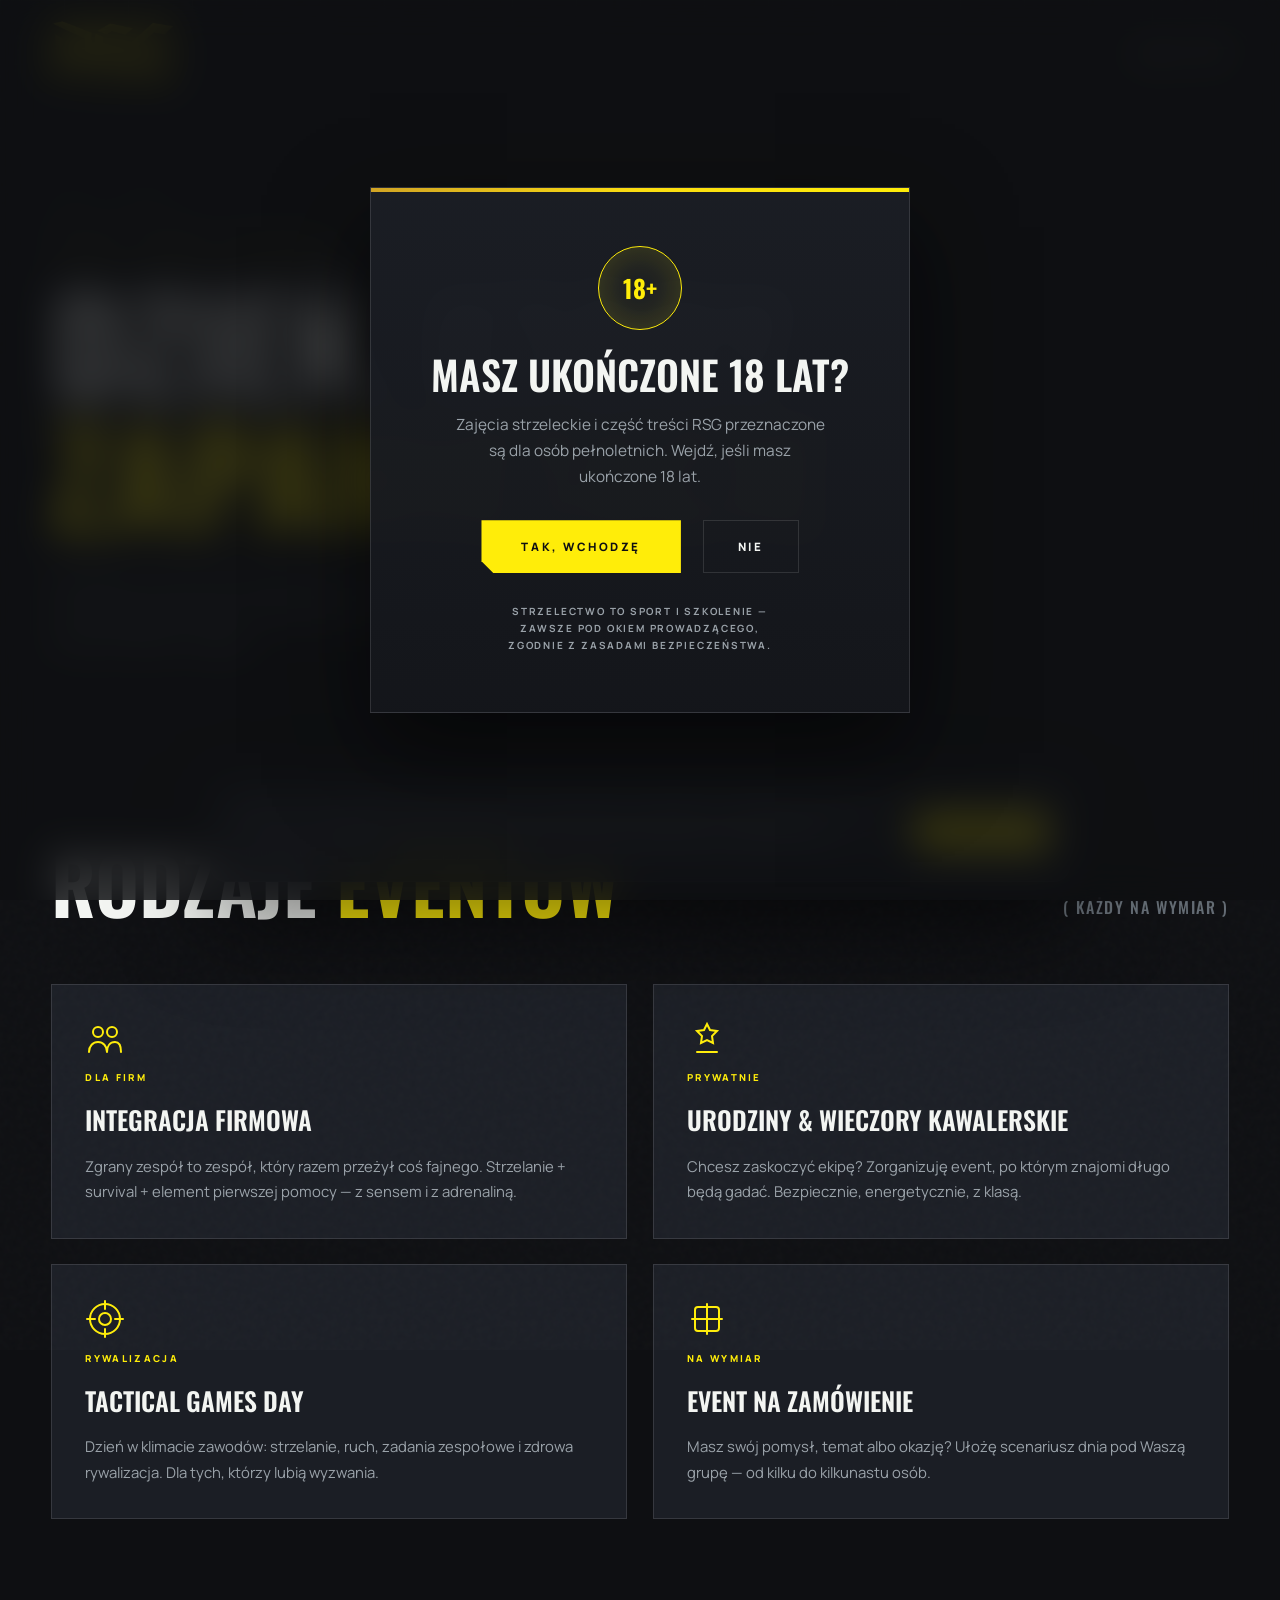
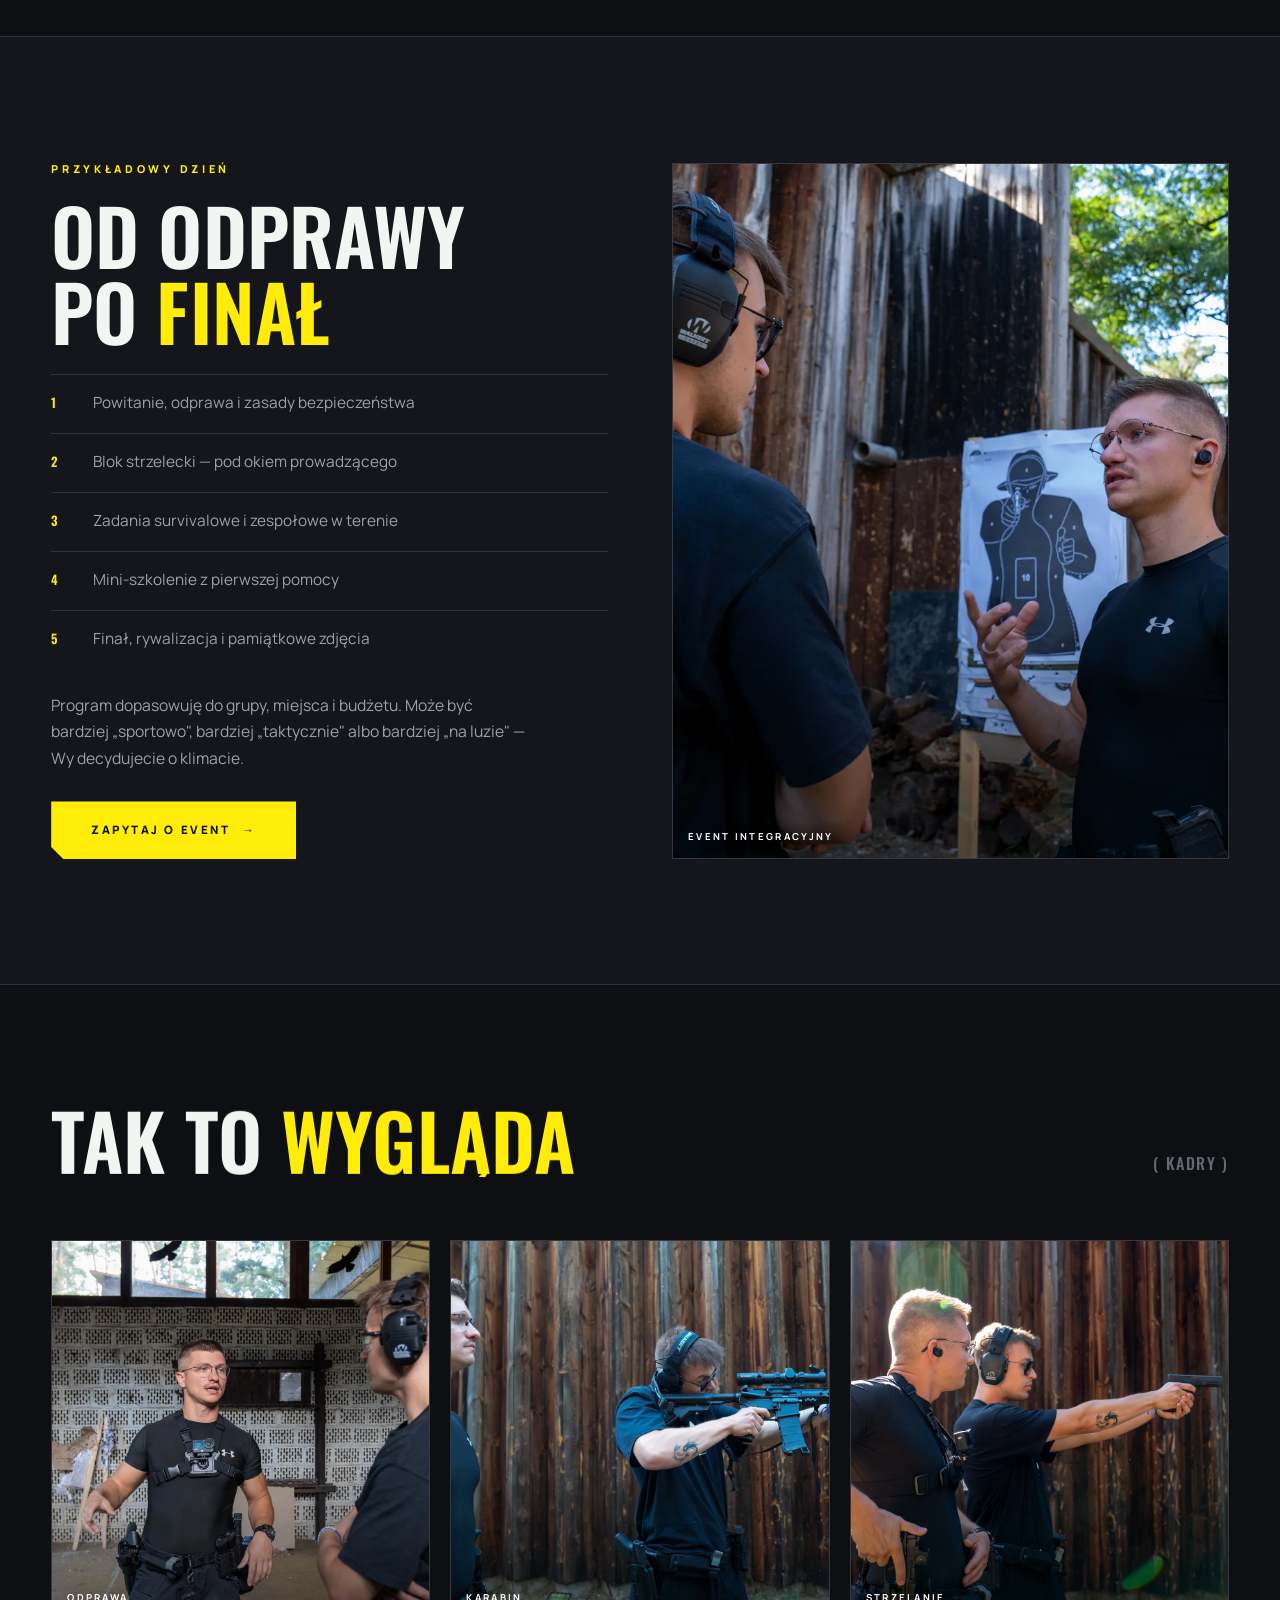
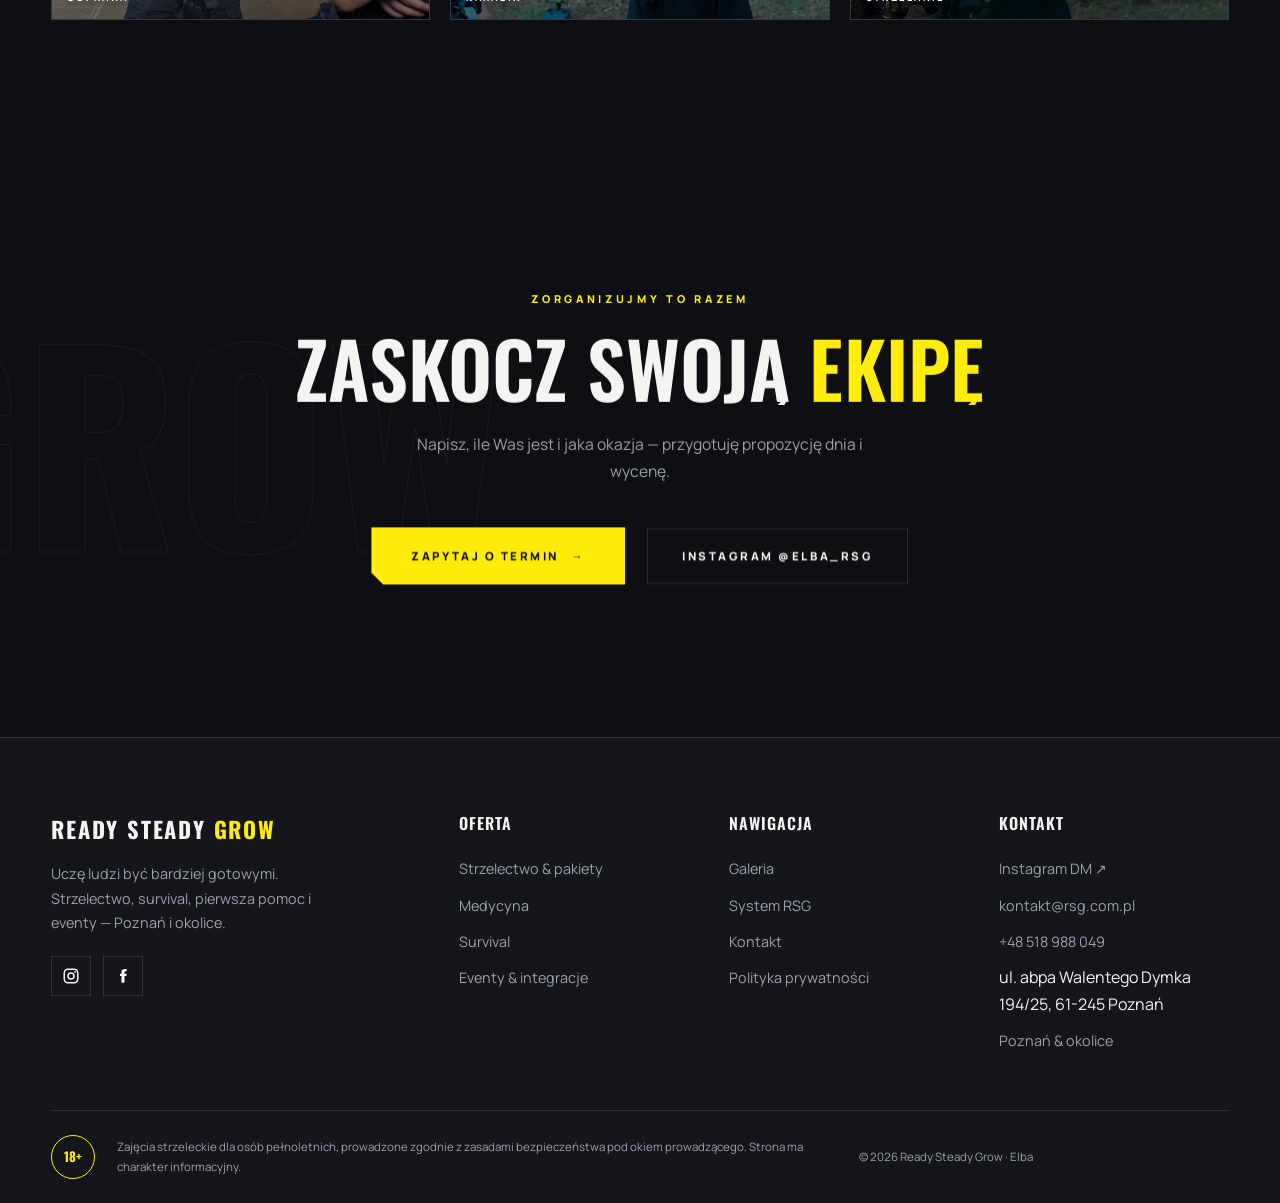
==== eventy.html @ fcb79ef7 "Adres działalności w stopkach, na stronie Kontakt i w polityce prywatności Co-Authored-By: Claude So" ====
<!DOCTYPE html>
<html lang="pl">
<head>
  <meta charset="UTF-8">
  <meta name="viewport" content="width=device-width, initial-scale=1.0">
  <title>Eventy &amp; integracje — Ready Steady Grow | Elba, Poznań</title>
  <meta name="description" content="Eventy i wyjścia integracyjne z RSG: strzelanie, survival i pierwsza pomoc w jednym dniu. Integracje firmowe, urodziny, wieczory kawalerskie i tactical games. Poznań.">
  <meta name="theme-color" content="#0e0f12">
  <meta property="og:title" content="Eventy &amp; integracje — Ready Steady Grow">
  <meta property="og:description" content="Strzelanie + survival + pierwsza pomoc w jednym dniu pełnym energii. Firmy, urodziny, ekipy.">
  <meta property="og:type" content="website">
  <meta property="og:image:width" content="1200">
  <meta property="og:image:height" content="630">
  <meta name="twitter:card" content="summary_large_image">
  <meta property="og:image" content="media/og-cover.jpg">
  <link rel="icon" type="image/svg+xml" href="img/favicon.svg">
  <link rel="stylesheet" href="css/style.css">
</head>
<body>
  <div class="grid-bg" aria-hidden="true"></div>
  <div class="grain" aria-hidden="true"></div>

  <div class="agegate" id="agegate">
    <div class="agegate__box">
      <div class="agegate__mark">18+</div>
      <h2>Masz ukończone 18 lat?</h2>
      <p>Zajęcia strzeleckie i część treści RSG przeznaczone są dla osób pełnoletnich. Wejdź, jeśli masz ukończone 18 lat.</p>
      <div style="display:flex; gap:22px; justify-content:center; flex-wrap:wrap">
        <button class="btn-solid" id="age-yes"><span>Tak, wchodzę</span></button>
        <button class="btn-ghost" id="age-no">Nie</button>
      </div>
      <p class="agegate__small">Strzelectwo to sport i szkolenie — zawsze pod okiem prowadzącego, zgodnie z zasadami bezpieczeństwa.</p>
    </div>
  </div>

  <header class="site-head">
    <a class="head-brand" href="index.html" aria-label="Ready Steady Grow — Elba, Poznań — strona główna">
      <img class="head-brand__logo" src="img/rsg-mark-yellow.png" alt="Ready Steady Grow">
    </a>
    <button class="menu-btn" id="menu-btn" aria-expanded="false" aria-label="Menu"><span class="txt">Menu</span><span class="lines"><i></i><i></i></span></button>
  </header>

  <nav class="menu" aria-label="Nawigacja">
    <img class="menu__reticle" src="img/reticle.svg" alt="" aria-hidden="true">
    <ul class="menu__list">
      <li><a href="index.html"><span class="idx">01</span> Start</a></li>
      <li><a href="oferta.html"><span class="idx">02</span> Strzelectwo</a></li>
      <li><a href="medycyna.html"><span class="idx">03</span> Medycyna</a></li>
      <li><a href="survival.html"><span class="idx">04</span> Survival</a></li>
      <li><a href="system-rsg.html"><span class="idx">05</span> System RSG</a></li>
      <li><a href="eventy.html" class="active"><span class="idx">06</span> Eventy</a></li>
      <li><a href="galeria.html"><span class="idx">07</span> Galeria</a></li>
      <li><a href="kontakt.html"><span class="idx">08</span> Kontakt</a></li>
    </ul>
    <div class="menu__foot"><span>Ready · Steady · Grow</span><span>Poznań PL</span></div>
  </nav>

  <main>
    <section class="page-head">
      <div class="wrap">
        <div class="breadcrumb"><a href="index.html">Start</a> <span class="sep">/</span> Eventy</div>
        <span class="label">Filar 03 — eventy &amp; integracje</span>
        <h1 class="display"><span class="rline"><span class="rline-in">Dzień, który</span></span> <span class="rline"><span class="rline-in"><em>zapamiętacie</em></span></span></h1>
        <p class="page-head__lead">Strzelanie, survival i pierwsza pomoc w jednym dniu pełnym energii. Idealne na integrację firmową, urodziny albo wieczór kawalerski — coś więcej niż kolejny wyjazd na kręgle.</p>
        <span class="page-head__no" aria-hidden="true">03</span>
      </div>
    </section>

    <!-- TYPY EVENTÓW -->
    <section class="section">
      <div class="wrap">
        <div class="sec-head">
          <h2 class="display"><span class="rline"><span class="rline-in">Rodzaje <em>eventów</em></span></span></h2>
          <span class="sec-idx">( każdy na wymiar )</span>
        </div>
        <div class="cards cards--2">
          <article class="card">
            <svg class="card__ico" viewBox="0 0 40 40" fill="none" stroke="currentColor" stroke-width="2"><circle cx="13" cy="14" r="5"/><circle cx="27" cy="14" r="5"/><path d="M4 34c0-6 4-10 9-10s9 4 9 10M22 34c0-6 3-10 8-10s6 4 6 10" stroke-linecap="round"/></svg>
            <span class="tag">Dla firm</span>
            <h3>Integracja firmowa</h3>
            <p>Zgrany zespół to zespół, który razem przeżył coś fajnego. Strzelanie + survival + element pierwszej pomocy — z sensem i z adrenaliną.</p>
          </article>
          <article class="card">
            <svg class="card__ico" viewBox="0 0 40 40" fill="none" stroke="currentColor" stroke-width="2"><path d="M20 6l3 6 7 1-5 5 1 7-6-3-6 3 1-7-5-5 7-1z"/><path d="M10 34h20" stroke-linecap="round"/></svg>
            <span class="tag">Prywatnie</span>
            <h3>Urodziny &amp; wieczory kawalerskie</h3>
            <p>Chcesz zaskoczyć ekipę? Zorganizuję event, po którym znajomi długo będą gadać. Bezpiecznie, energetycznie, z klasą.</p>
          </article>
          <article class="card">
            <svg class="card__ico" viewBox="0 0 40 40" fill="none" stroke="currentColor" stroke-width="2"><circle cx="20" cy="20" r="15"/><circle cx="20" cy="20" r="6"/><path d="M20 2v8M20 30v8M2 20h8M30 20h8" stroke-linecap="round"/></svg>
            <span class="tag">Rywalizacja</span>
            <h3>Tactical Games Day</h3>
            <p>Dzień w klimacie zawodów: strzelanie, ruch, zadania zespołowe i zdrowa rywalizacja. Dla tych, którzy lubią wyzwania.</p>
          </article>
          <article class="card">
            <svg class="card__ico" viewBox="0 0 40 40" fill="none" stroke="currentColor" stroke-width="2"><path d="M20 5v30M5 20h30" stroke-linecap="round"/><rect x="8" y="8" width="24" height="24" rx="3"/></svg>
            <span class="tag">Na wymiar</span>
            <h3>Event na zamówienie</h3>
            <p>Masz swój pomysł, temat albo okazję? Ułożę scenariusz dnia pod Waszą grupę — od kilku do kilkunastu osób.</p>
          </article>
        </div>
      </div>
    </section>

    <!-- JAK WYGLĄDA DZIEŃ -->
    <section class="section section--panel">
      <div class="wrap split" style="align-items:center">
        <div>
          <span class="label">Przykładowy dzień</span>
          <h2 class="display" style="margin:16px 0 20px"><span class="rline"><span class="rline-in">Od odprawy</span></span> <span class="rline"><span class="rline-in">po <em>finał</em></span></span></h2>
          <ul class="feature__list">
            <li><b>1</b> Powitanie, odprawa i zasady bezpieczeństwa</li>
            <li><b>2</b> Blok strzelecki — pod okiem prowadzącego</li>
            <li><b>3</b> Zadania survivalowe i zespołowe w terenie</li>
            <li><b>4</b> Mini-szkolenie z pierwszej pomocy</li>
            <li><b>5</b> Finał, rywalizacja i pamiątkowe zdjęcia</li>
          </ul>
          <p class="copy" style="margin-top:24px">Program dopasowuję do grupy, miejsca i budżetu. Może być bardziej „sportowo", bardziej „taktycznie" albo bardziej „na luzie" — Wy decydujecie o klimacie.</p>
          <div style="margin-top:30px"><a class="btn-solid" href="kontakt.html"><span>Zapytaj o event <span class="arr">→</span></span></a></div>
        </div>
        <div>
          <div class="shot shot--tall">
            <img src="media/foto/DSC06979.webp" alt="Grupa na strzelnicy — omówienie wyników na tarczy" width="1920" height="1081" loading="lazy" decoding="async">
            <span class="shot__tag">Event integracyjny</span>
          </div>
        </div>
      </div>
    </section>

    <!-- pas zdjęć -->
    <section class="section">
      <div class="wrap">
        <div class="sec-head">
          <h2 class="display"><span class="rline"><span class="rline-in">Tak to <em>wygląda</em></span></span></h2>
          <span class="sec-idx">( kadry )</span>
        </div>
        <div class="photo-strip">
          <div class="shot shot--sq"><img src="media/foto/DSC06897.webp" alt="Odprawa przed wejściem na oś — Ready Steady Grow" width="1920" height="1081" loading="lazy" decoding="async"><span class="shot__tag">Odprawa</span></div>
          <div class="shot shot--sq"><img src="media/foto/DSC06989.webp" alt="Strzelanie z broni długiej podczas zajęć grupowych" width="1920" height="1081" loading="lazy" decoding="async"><span class="shot__tag">Karabin</span></div>
          <div class="shot shot--sq"><img src="media/foto/DSC06959.webp" alt="Strzelanie z pistoletu pod okiem prowadzącego" width="1920" height="1081" loading="lazy" decoding="async"><span class="shot__tag">Strzelanie</span></div>
        </div>
      </div>
    </section>

    <section class="cta">
      <div class="cta__word" aria-hidden="true">GROW</div>
      <div class="wrap">
        <span class="label">Zorganizujmy to razem</span>
        <h2 class="display"><span class="rline"><span class="rline-in">Zaskocz swoją <em>ekipę</em></span></span></h2>
        <p class="copy" data-reveal>Napisz, ile Was jest i jaka okazja — przygotuję propozycję dnia i wycenę.</p>
        <div class="cta__btns" data-reveal="0.15">
          <a class="btn-solid" href="kontakt.html"><span>Zapytaj o termin <span class="arr">→</span></span></a>
          <a class="btn-ghost" href="https://www.instagram.com/elba_rsg/" target="_blank" rel="noopener">Instagram @elba_rsg</a>
        </div>
      </div>
    </section>
  </main>

  <footer class="site-foot">
    <div class="wrap">
      <div class="site-foot__grid">
        <div class="site-foot__brand">
          <div class="b1">READY&nbsp;STEADY&nbsp;<i>GROW</i></div>
          <p class="about">Uczę ludzi być bardziej gotowymi. Strzelectwo, survival, pierwsza pomoc i eventy — Poznań i okolice.</p>
          <div class="site-foot__socials">
            <a href="https://www.instagram.com/elba_rsg/" target="_blank" rel="noopener" aria-label="Instagram"><svg viewBox="0 0 24 24" fill="none" stroke="currentColor" stroke-width="2"><rect x="3" y="3" width="18" height="18" rx="5"/><circle cx="12" cy="12" r="4"/><circle cx="17.5" cy="6.5" r="1.2" fill="currentColor" stroke="none"/></svg></a>
            
            <a href="https://www.facebook.com/dominik.elbanowski/?locale=pl_PL" target="_blank" rel="noopener" aria-label="Facebook"><svg viewBox="0 0 24 24" fill="currentColor"><path d="M14 9V7c0-1 .3-1.5 1.6-1.5H17V2.5h-2.6C11.4 2.5 10 4 10 6.7V9H8v3h2v9h4v-9h2.6l.4-3H14z"/></svg></a>
          </div>
        </div>
        <div><h5>Oferta</h5><ul><li><a href="oferta.html">Strzelectwo &amp; pakiety</a></li><li><a href="medycyna.html">Medycyna</a></li><li><a href="survival.html">Survival</a></li><li><a href="eventy.html">Eventy &amp; integracje</a></li></ul></div>
        <div><h5>Nawigacja</h5><ul><li><a href="galeria.html">Galeria</a></li><li><a href="system-rsg.html">System RSG</a></li><li><a href="kontakt.html">Kontakt</a></li><li><a href="polityka-prywatnosci.html">Polityka prywatności</a></li></ul></div>
        <div><h5>Kontakt</h5><ul><li><a href="https://www.instagram.com/elba_rsg/" target="_blank" rel="noopener">Instagram DM ↗</a></li><li><a href="mailto:kontakt@rsg.com.pl">kontakt@rsg.com.pl</a></li><li><a href="tel:+48518988049">+48 518 988 049</a></li><li>ul. abpa Walentego Dymka 194/25, 61-245 Poznań</li><li><a href="kontakt.html">Poznań &amp; okolice</a></li></ul></div>
      </div>
      <div class="site-foot__legal">
        <span class="badge18">18+</span>
        <p class="note">Zajęcia strzeleckie dla osób pełnoletnich, prowadzone zgodnie z zasadami bezpieczeństwa pod okiem prowadzącego. Strona ma charakter informacyjny.</p>
        <span>© <span id="year"></span> Ready Steady Grow · Elba</span>
      </div>
    </div>
  </footer>

  <script src="js/gsap.min.js"></script>
  <script src="js/ScrollTrigger.min.js"></script>
  <script src="js/main.js"></script>
</body>
</html>
---- css/style.css ----
/* ==========================================================
   READY STEADY GROW — repre
   Strzelanie · Survival · Pierwsza pomoc · Eventy
   Ciemna baza taktyczna + akcent limonkowy · GSAP + ScrollTrigger
   Etapy: READY (stal) · STEADY (bursztyn) · GROW (limonka)
   ========================================================== */

/* ---------- fonty self-hosted (offline, bez CDN) — latin + latin-ext (polskie znaki) ---------- */
/* latin-ext zawiera polskie: ł ą ę ż ź ś ć ń (U+0100–024F) */
@font-face { font-family:'Oswald'; font-style:normal; font-weight:400; font-display:swap; src:url('../fonts/oswald-ext-400.woff2') format('woff2'); unicode-range:U+0100-024F,U+0259,U+1E00-1EFF,U+2020,U+20A0-20AB,U+20AD-20CF,U+2113,U+2C60-2C7F,U+A720-A7FF; }
@font-face { font-family:'Oswald'; font-style:normal; font-weight:400; font-display:swap; src:url('../fonts/oswald-400.woff2') format('woff2'); }
@font-face { font-family:'Oswald'; font-style:normal; font-weight:500; font-display:swap; src:url('../fonts/oswald-ext-500.woff2') format('woff2'); unicode-range:U+0100-024F,U+0259,U+1E00-1EFF,U+2020,U+20A0-20AB,U+20AD-20CF,U+2113,U+2C60-2C7F,U+A720-A7FF; }
@font-face { font-family:'Oswald'; font-style:normal; font-weight:500; font-display:swap; src:url('../fonts/oswald-500.woff2') format('woff2'); }
@font-face { font-family:'Oswald'; font-style:normal; font-weight:600; font-display:swap; src:url('../fonts/oswald-ext-600.woff2') format('woff2'); unicode-range:U+0100-024F,U+0259,U+1E00-1EFF,U+2020,U+20A0-20AB,U+20AD-20CF,U+2113,U+2C60-2C7F,U+A720-A7FF; }
@font-face { font-family:'Oswald'; font-style:normal; font-weight:600; font-display:swap; src:url('../fonts/oswald-600.woff2') format('woff2'); }
@font-face { font-family:'Oswald'; font-style:normal; font-weight:700; font-display:swap; src:url('../fonts/oswald-ext-700.woff2') format('woff2'); unicode-range:U+0100-024F,U+0259,U+1E00-1EFF,U+2020,U+20A0-20AB,U+20AD-20CF,U+2113,U+2C60-2C7F,U+A720-A7FF; }
@font-face { font-family:'Oswald'; font-style:normal; font-weight:700; font-display:swap; src:url('../fonts/oswald-700.woff2') format('woff2'); }
@font-face { font-family:'Manrope'; font-style:normal; font-weight:400; font-display:swap; src:url('../fonts/manrope-ext-400.woff2') format('woff2'); unicode-range:U+0100-024F,U+0259,U+1E00-1EFF,U+2020,U+20A0-20AB,U+20AD-20CF,U+2113,U+2C60-2C7F,U+A720-A7FF; }
@font-face { font-family:'Manrope'; font-style:normal; font-weight:400; font-display:swap; src:url('../fonts/manrope-400.woff2') format('woff2'); }
@font-face { font-family:'Manrope'; font-style:normal; font-weight:600; font-display:swap; src:url('../fonts/manrope-ext-600.woff2') format('woff2'); unicode-range:U+0100-024F,U+0259,U+1E00-1EFF,U+2020,U+20A0-20AB,U+20AD-20CF,U+2113,U+2C60-2C7F,U+A720-A7FF; }
@font-face { font-family:'Manrope'; font-style:normal; font-weight:600; font-display:swap; src:url('../fonts/manrope-600.woff2') format('woff2'); }
@font-face { font-family:'Manrope'; font-style:normal; font-weight:700; font-display:swap; src:url('../fonts/manrope-ext-700.woff2') format('woff2'); unicode-range:U+0100-024F,U+0259,U+1E00-1EFF,U+2020,U+20A0-20AB,U+20AD-20CF,U+2113,U+2C60-2C7F,U+A720-A7FF; }
@font-face { font-family:'Manrope'; font-style:normal; font-weight:700; font-display:swap; src:url('../fonts/manrope-700.woff2') format('woff2'); }
@font-face { font-family:'Manrope'; font-style:normal; font-weight:800; font-display:swap; src:url('../fonts/manrope-ext-800.woff2') format('woff2'); unicode-range:U+0100-024F,U+0259,U+1E00-1EFF,U+2020,U+20A0-20AB,U+20AD-20CF,U+2113,U+2C60-2C7F,U+A720-A7FF; }
@font-face { font-family:'Manrope'; font-style:normal; font-weight:800; font-display:swap; src:url('../fonts/manrope-800.woff2') format('woff2'); }

:root {
  --bg: #0e0f12;
  --panel: #14161b;
  --panel-2: #1b1e25;
  --ink: #f3f5f2;
  --ink-dim: #9aa2a9;
  --ink-dimmer: #626a72;

  --accent: #FFED09;          /* GROW — sygnałowa żółć, główny akcent marki */
  --accent-ink: #0e0f12;      /* tekst na akcencie */
  --c-ready: #D1A424;         /* etap READY — stonowany, musztardowy odcień żółci */
  --c-steady: #FBDD11;        /* etap STEADY — pełna, nasycona żółć */
  --c-grow: #FFED09;          /* etap GROW — najjaśniejsza, sygnałowa żółć */

  --line: rgba(243, 245, 242, .12);
  --line-2: rgba(243, 245, 242, .06);
  --shadow: 0 40px 90px rgba(0, 0, 0, .55);

  --font-display: "Oswald", "Arial Narrow", Impact, sans-serif;
  --font-sans: "Manrope", "Helvetica Neue", Arial, sans-serif;
  --ease-out: cubic-bezier(.22, 1, .36, 1);
}

* { margin: 0; padding: 0; box-sizing: border-box; }
html { scroll-behavior: auto; -webkit-text-size-adjust: 100%; }
body {
  font-family: var(--font-sans);
  font-size: 16px;
  line-height: 1.7;
  background: var(--bg);
  color: var(--ink);
  -webkit-font-smoothing: antialiased;
  overflow-x: hidden;
}
body.lock { overflow: hidden; }
img { max-width: 100%; display: block; }
a { color: inherit; text-decoration: none; }
button { font-family: inherit; }
::selection { background: var(--accent); color: var(--accent-ink); }

/* ---------- tło: siatka taktyczna + ziarno ---------- */
.grid-bg {
  position: fixed; inset: 0; z-index: 0; pointer-events: none; opacity: .5;
  background-image:
    linear-gradient(var(--line-2) 1px, transparent 1px),
    linear-gradient(90deg, var(--line-2) 1px, transparent 1px);
  background-size: 64px 64px;
  mask-image: radial-gradient(120% 90% at 50% 0%, #000 30%, transparent 78%);
  -webkit-mask-image: radial-gradient(120% 90% at 50% 0%, #000 30%, transparent 78%);
}
.grain {
  position: fixed; inset: -50%; z-index: 3; pointer-events: none;
  background-image: url("data:image/svg+xml,%3Csvg viewBox='0 0 300 300' xmlns='http://www.w3.org/2000/svg'%3E%3Cfilter id='n'%3E%3CfeTurbulence type='fractalNoise' baseFrequency='0.9' numOctaves='2' stitchTiles='stitch'/%3E%3C/filter%3E%3Crect width='100%25' height='100%25' filter='url(%23n)' opacity='0.5'/%3E%3C/svg%3E");
  opacity: .04; animation: grain 8s steps(10) infinite; mix-blend-mode: screen;
}
@keyframes grain {
  0%,100% { transform: translate(0,0) } 10% { transform: translate(-5%,-8%) }
  20% { transform: translate(-13%,3%) } 30% { transform: translate(6%,-11%) }
  40% { transform: translate(-3%,9%) } 50% { transform: translate(-9%,-4%) }
  60% { transform: translate(4%,6%) } 70% { transform: translate(-6%,4%) }
  80% { transform: translate(9%,-3%) } 90% { transform: translate(-2%,7%) }
}

/* ---------- typografia ---------- */
.display {
  font-family: var(--font-display);
  font-weight: 600;
  line-height: .98;
  letter-spacing: .002em;
  text-transform: uppercase;
  color: var(--ink);
}
.display em { font-style: normal; color: var(--accent); }
h1.display { font-size: clamp(2.9rem, 10.5vw, 9rem); font-weight: 700; }
h2.display { font-size: clamp(2.1rem, 6vw, 4.8rem); }
h3.display { font-size: clamp(1.4rem, 3vw, 2.3rem); font-weight: 500; }

.label {
  font-family: var(--font-sans);
  font-size: .68rem; font-weight: 800;
  letter-spacing: .34em; text-transform: uppercase;
  color: var(--accent);
}
.copy { color: var(--ink-dim); font-size: clamp(.98rem, 1.2vw, 1.1rem); max-width: 48ch; }
.copy strong { color: var(--ink); font-weight: 700; }
.copy a { color: var(--accent); text-decoration: underline; text-underline-offset: 3px; }

.wrap { width: min(1440px, 92vw); margin: 0 auto; position: relative; z-index: 2; }

/* ---------- preloader ---------- */
.loader {
  position: fixed; inset: 0; z-index: 1000; background: var(--bg);
  display: flex; align-items: center; justify-content: center;
}
.loader__inner { text-align: center; }
.loader__brand {
  font-family: var(--font-display); font-weight: 700; text-transform: uppercase;
  font-size: clamp(1.6rem, 4vw, 2.6rem); letter-spacing: .12em; color: var(--ink); overflow: hidden;
  display: flex; gap: .35em; justify-content: center;
}
.loader__brand span { display: inline-block; transform: translateY(110%); }
.loader__brand span:nth-child(3) { color: var(--accent); }
.loader__count {
  margin-top: 16px; font-size: .74rem; letter-spacing: .34em; color: var(--accent);
  font-family: var(--font-sans); font-weight: 700; font-variant-numeric: tabular-nums;
}
.loader__bar { width: min(280px, 60vw); height: 2px; background: var(--line); margin: 14px auto 0; position: relative; overflow: hidden; }
.loader__bar i { position: absolute; inset: 0; background: var(--accent); transform: scaleX(0); transform-origin: left; display: block; }

/* ---------- cursor ---------- */
.cursor, .cursor-f {
  position: fixed; top: 0; left: 0; z-index: 999; pointer-events: none;
  border-radius: 50%; transform: translate(-50%,-50%);
}
.cursor { width: 7px; height: 7px; background: var(--accent); }
.cursor-f {
  width: 40px; height: 40px; border: 1.4px solid rgba(255,237,9,.5);
  display: flex; align-items: center; justify-content: center;
  transition: width .3s var(--ease-out), height .3s var(--ease-out), background .3s, border-color .3s;
  font-family: var(--font-sans); font-size: .52rem; font-weight: 800; letter-spacing: .18em; text-transform: uppercase; color: transparent;
}
.cursor-f.is-view { width: 92px; height: 92px; background: var(--accent); color: var(--accent-ink); border-color: var(--accent); }
.cursor-f.is-link { width: 58px; height: 58px; border-color: var(--accent); }
@media (hover: none), (pointer: coarse) { .cursor, .cursor-f { display: none; } }

/* ---------- header ---------- */
.site-head {
  position: fixed; top: 0; left: 0; right: 0; z-index: 90;
  display: flex; align-items: center; justify-content: space-between;
  padding: 20px min(4vw, 56px);
  transition: transform .5s var(--ease-out), background .4s, backdrop-filter .4s, padding .4s;
}
.site-head.is-hidden { transform: translateY(-115%); }
body.menu-open .site-head { z-index: 96; }
.site-head.is-solid { background: color-mix(in srgb, var(--bg) 78%, transparent); backdrop-filter: blur(12px); border-bottom: 1px solid var(--line-2); }
.head-brand { display: flex; align-items: center; gap: 12px; position: relative; z-index: 96; }
.head-brand__mark { width: 34px; height: 34px; }
.head-brand__logo { height: 64px; width: auto; display: block; }
.hero-logo-img { display: block; width: min(100%, 780px); height: auto; filter: drop-shadow(0 12px 40px rgba(0,0,0,.45)); }
.head-brand__tx { line-height: 1; }
.head-brand .b1 {
  font-family: var(--font-display); font-weight: 700; font-size: 1.12rem; letter-spacing: .12em;
  text-transform: uppercase; color: var(--ink); display: block;
}
.head-brand .b1 i { color: var(--accent); font-style: normal; }
.head-brand .b2 { font-size: .52rem; font-weight: 800; letter-spacing: .42em; text-transform: uppercase; color: var(--accent); display: block; margin-top: 3px; }
.menu-btn {
  position: relative; z-index: 96; display: flex; align-items: center; gap: 13px;
  background: none; border: 0; cursor: pointer; color: var(--ink);
  font-size: .72rem; font-weight: 800; letter-spacing: .3em; text-transform: uppercase; padding: 10px 0;
}
.menu-btn .lines { width: 32px; height: 10px; position: relative; }
.menu-btn .lines i { position: absolute; left: 0; right: 0; height: 2px; background: var(--ink); transition: transform .45s var(--ease-out), top .45s var(--ease-out), width .45s var(--ease-out), background .3s; }
.menu-btn .lines i:nth-child(1) { top: 0; }
.menu-btn .lines i:nth-child(2) { top: 8px; width: 62%; }
.menu-btn:hover .lines i { background: var(--accent); }
.menu-btn:hover .lines i:nth-child(2) { width: 100%; }
body.menu-open .menu-btn .lines i:nth-child(1) { top: 4px; transform: rotate(45deg); }
body.menu-open .menu-btn .lines i:nth-child(2) { top: 4px; width: 100%; transform: rotate(-45deg); }

/* ---------- menu pełnoekranowe ---------- */
.menu {
  position: fixed; inset: 0; z-index: 94; background: var(--panel);
  clip-path: inset(0 0 100% 0);
  transition: clip-path .8s var(--ease-out), visibility 0s linear .8s;
  display: flex; flex-direction: column; justify-content: center; visibility: hidden;
}
body.menu-open .menu { clip-path: inset(0 0 0% 0); visibility: visible; transition: clip-path .8s var(--ease-out); }
.menu__reticle { position: absolute; right: min(6vw, 90px); top: 50%; transform: translateY(-50%); width: min(42vh, 420px); opacity: .08; pointer-events: none; }
.menu__list { list-style: none; position: relative; padding: 0 min(6vw, 80px); }
.menu__list li { overflow: hidden; border-bottom: 1px solid var(--line-2); }
.menu__list a {
  display: flex; align-items: baseline; gap: 24px; padding: clamp(9px, 2vh, 20px) 0;
  font-family: var(--font-display); font-weight: 600; text-transform: uppercase;
  font-size: clamp(1.9rem, 6vh, 3.7rem); color: var(--ink); line-height: 1.05;
  transform: translateY(120%); transition: transform .7s var(--ease-out), color .3s, padding-left .4s var(--ease-out);
}
body.menu-open .menu__list a { transform: translateY(0); }
.menu__list li:nth-child(1) a { transition-delay: .12s; }
.menu__list li:nth-child(2) a { transition-delay: .17s; }
.menu__list li:nth-child(3) a { transition-delay: .22s; }
.menu__list li:nth-child(4) a { transition-delay: .27s; }
.menu__list li:nth-child(5) a { transition-delay: .32s; }
.menu__list li:nth-child(6) a { transition-delay: .37s; }
.menu__list li:nth-child(7) a { transition-delay: .42s; }
.menu__list a:hover, .menu__list a.active { color: var(--accent); padding-left: 20px; }
.menu__list .idx { font-family: var(--font-sans); font-size: .68rem; font-weight: 800; letter-spacing: .28em; color: var(--ink-dimmer); }
.menu__foot {
  position: absolute; bottom: 28px; left: min(6vw, 80px); right: min(6vw, 80px);
  display: flex; justify-content: space-between; gap: 20px;
  font-size: .64rem; font-weight: 700; letter-spacing: .28em; text-transform: uppercase; color: var(--ink-dim);
}
.menu__foot a:hover { color: var(--accent); }

/* ---------- bramka 18+ ---------- */
.agegate { position: fixed; inset: 0; z-index: 600; display: flex; align-items: center; justify-content: center; padding: 24px;
  background: color-mix(in srgb, var(--bg) 80%, transparent); backdrop-filter: blur(20px); -webkit-backdrop-filter: blur(20px); }
.agegate[hidden] { display: none; }
.agegate__box { position: relative; text-align: center; width: 100%; max-width: 540px; padding: clamp(32px, 5vw, 58px);
  border: 1px solid var(--line); background: linear-gradient(180deg, color-mix(in srgb, var(--panel-2) 94%, transparent), color-mix(in srgb, var(--panel) 94%, transparent)); box-shadow: var(--shadow); }
.agegate__box::before { content: ""; position: absolute; left: 0; top: 0; height: 4px; width: 100%; background: linear-gradient(90deg, var(--c-ready), var(--c-steady), var(--c-grow)); }
.agegate__mark { width: 84px; height: 84px; margin: 0 auto 24px; border: 1.5px solid var(--accent); border-radius: 50%;
  display: flex; align-items: center; justify-content: center; font-family: var(--font-display); font-weight: 700; font-size: 1.55rem; color: var(--accent); box-shadow: 0 0 40px rgba(255,237,9,.18) inset; }
.agegate__box h2 { font-family: var(--font-display); font-weight: 600; text-transform: uppercase; font-size: clamp(1.6rem, 4vw, 2.5rem); color: var(--ink); line-height: 1.04; }
.agegate__box p { color: var(--ink-dim); font-size: .96rem; margin: 16px auto 30px; max-width: 42ch; }
.agegate__small { font-size: .62rem !important; font-weight: 700; letter-spacing: .18em; text-transform: uppercase; color: var(--ink-dimmer); margin: 30px auto 0 !important; max-width: 46ch; }

/* ---------- przyciski ---------- */
.btn-solid {
  display: inline-block; padding: 19px 40px; border: 0; cursor: pointer;
  background: var(--accent); color: var(--accent-ink);
  font-size: .72rem; font-weight: 800; letter-spacing: .22em; text-transform: uppercase;
  position: relative; overflow: hidden; clip-path: polygon(0 0, 100% 0, 100% 100%, 12px 100%, 0 calc(100% - 12px));
}
.btn-solid span { position: relative; z-index: 2; display: inline-flex; align-items: center; gap: 12px; transition: transform .4s var(--ease-out); }
.btn-solid::before { content: ""; position: absolute; inset: 0; background: #fff; transform: translateY(101%); transition: transform .45s var(--ease-out); }
.btn-solid:hover::before { transform: translateY(0); }
.btn-solid:hover span { transform: translateX(2px); }

.btn-line {
  position: relative; display: inline-flex; align-items: center; gap: 12px;
  font-size: .72rem; font-weight: 800; letter-spacing: .24em; text-transform: uppercase;
  color: var(--ink); padding: 18px 0; background: none; border: 0; cursor: pointer;
}
.btn-line::after { content: ""; position: absolute; left: 0; bottom: 10px; height: 2px; width: 100%; background: var(--accent); transform-origin: right; transition: transform .5s var(--ease-out); }
.btn-line:hover::after { transform: scaleX(.28); }
.btn-line .arr { color: var(--accent); transition: transform .4s var(--ease-out); }
.btn-line:hover .arr { transform: translateX(8px); }
.btn-ghost {
  display: inline-flex; align-items: center; gap: 12px; padding: 17px 34px;
  border: 1.4px solid var(--line); color: var(--ink); cursor: pointer; background: none;
  font-size: .72rem; font-weight: 800; letter-spacing: .22em; text-transform: uppercase;
  transition: border-color .35s, color .35s, background .35s;
}
.btn-ghost:hover { border-color: var(--accent); color: var(--accent); }
.btn-ghost .arr { color: var(--accent); }

/* ---------- HERO ---------- */
.hero {
  position: relative; min-height: 100vh; min-height: 100svh;
  display: flex; align-items: center; overflow: hidden;
  background:
    radial-gradient(60% 60% at 78% 18%, rgba(255,237,9,.12), transparent 60%),
    radial-gradient(90% 80% at 20% 100%, rgba(95,182,209,.08), transparent 60%),
    var(--bg);
}
.hero__reticle {
  position: absolute; right: -8vw; top: 50%; transform: translateY(-50%);
  width: min(96vh, 1000px); height: min(96vh, 1000px); opacity: .5; pointer-events: none; z-index: 0; will-change: transform;
}
.hero__inner { position: relative; z-index: 2; width: min(1440px, 92vw); margin: 0 auto; padding-top: 12vh; }
.hero__kicker { display: flex; align-items: center; gap: 16px; margin-bottom: 26px; }
.hero__kicker .label { color: var(--accent); }
.hero__kicker .tick { flex: none; width: 54px; height: 1px; background: var(--accent); }
.hero__title { font-family: var(--font-display); font-weight: 700; text-transform: uppercase; line-height: .86; color: var(--ink); }
.hero__title .ln { display: block; overflow: hidden; }
.hero__title .ln > span { display: block; font-size: clamp(3.2rem, 15vw, 13rem); will-change: transform; }
.hero__title .ln:nth-child(1) > span { color: var(--c-ready); }
.hero__title .ln:nth-child(2) > span { color: var(--c-steady); padding-left: .12em; }
.hero__title .ln:nth-child(3) > span { color: var(--c-grow); }
.hero__sub { margin-top: 34px; max-width: 40ch; color: var(--ink-dim); font-size: clamp(1rem, 1.5vw, 1.2rem); }
.hero__sub b { color: var(--ink); font-weight: 700; }
.hero__cta { margin-top: 40px; display: flex; gap: 22px; flex-wrap: wrap; align-items: center; }
.hero__meta {
  position: absolute; z-index: 4; bottom: 4vh; left: min(4vw, 56px); right: min(4vw, 56px);
  display: flex; justify-content: space-between; align-items: flex-end; gap: 20px;
  font-size: .64rem; font-weight: 700; letter-spacing: .28em; text-transform: uppercase; color: var(--ink-dimmer);
}
.hero__scroll { display: flex; align-items: center; gap: 12px; }
.hero__scroll i { width: 46px; height: 1px; background: linear-gradient(90deg, var(--accent), transparent); display: block; }

/* ---------- marquee ---------- */
.marquee { border-top: 1px solid var(--line); border-bottom: 1px solid var(--line); padding: 20px 0; overflow: hidden; background: var(--panel); position: relative; z-index: 4; }
.marquee__track { display: flex; white-space: nowrap; will-change: transform; width: max-content; }
.marquee__track span {
  font-family: var(--font-display); font-weight: 600; font-size: clamp(1rem, 2.2vw, 1.6rem);
  letter-spacing: .06em; text-transform: uppercase; color: var(--ink-dim); padding-right: 2.6rem; display: inline-flex; align-items: center; gap: 2.6rem;
}
.marquee__track span em { color: var(--accent); font-style: normal; }

/* ---------- sekcje wspólne ---------- */
.section { position: relative; padding: clamp(80px, 13vh, 160px) 0; z-index: 2; }
.section--panel { background: var(--panel); border-top: 1px solid var(--line); border-bottom: 1px solid var(--line); }
.sec-head { display: flex; align-items: flex-end; justify-content: space-between; gap: 30px; margin-bottom: clamp(38px, 7vh, 74px); }
.sec-head .display { max-width: 18ch; }
.sec-idx { font-family: var(--font-display); font-weight: 500; color: var(--ink-dimmer); font-size: 1rem; letter-spacing: .1em; text-transform: uppercase; white-space: nowrap; }
.sec-idx b { color: var(--accent); }

/* reveal */
.rline { overflow: hidden; display: block; }
.rline > .rline-in { display: block; transform: translateY(118%); will-change: transform; }
.no-anim .rline > .rline-in { transform: none; }
[data-reveal] { opacity: 0; transform: translateY(42px); will-change: transform, opacity; }
.no-anim [data-reveal] { opacity: 1; transform: none; }

/* ---------- LEAD / intro ---------- */
.lead .wrap { display: grid; grid-template-columns: .95fr 1.05fr; gap: clamp(40px, 6vw, 110px); align-items: start; }
.lead__aside .label { display: block; margin-bottom: 22px; }
.lead__reticle { width: clamp(130px, 17vw, 220px); opacity: .8; }
.lead__body .display { margin-bottom: 28px; }
.lead__body .copy + .copy { margin-top: 18px; }
.lead__sign { margin-top: 34px; display: inline-flex; align-items: center; gap: 14px; font-family: var(--font-display); font-weight: 600; text-transform: uppercase; letter-spacing: .06em; color: var(--ink); }
.lead__sign i { color: var(--accent); font-style: normal; }
.lead__sign .dot { width: 8px; height: 8px; border-radius: 50%; background: var(--accent); }

/* ---------- ETAPY: Ready / Steady / Grow ---------- */
.stages { background: var(--panel); border-top: 1px solid var(--line); }
.stages__grid { display: grid; grid-template-columns: repeat(3, 1fr); gap: clamp(16px, 2vw, 28px); }
.stage {
  position: relative; border: 1px solid var(--line); padding: clamp(26px, 3vw, 44px);
  min-height: clamp(320px, 42vh, 440px); display: flex; flex-direction: column; overflow: hidden;
  background: linear-gradient(180deg, transparent, rgba(0,0,0,.16)); isolation: isolate;
}
.stage::before { content: ""; position: absolute; left: 0; top: 0; height: 4px; width: 100%; background: var(--st, var(--accent)); }
.stage__no { font-family: var(--font-display); font-weight: 700; font-size: clamp(3rem, 6vw, 5rem); line-height: 1; color: transparent; -webkit-text-stroke: 1.4px var(--st, var(--accent)); }
.stage__name { font-family: var(--font-display); font-weight: 700; text-transform: uppercase; font-size: clamp(1.7rem, 3vw, 2.5rem); margin: 16px 0 6px; color: var(--ink); }
.stage__name em { font-style: normal; color: var(--st, var(--accent)); }
.stage__tag { font-size: .64rem; font-weight: 800; letter-spacing: .28em; text-transform: uppercase; color: var(--st, var(--accent)); }
.stage__desc { color: var(--ink-dim); font-size: .96rem; margin-top: auto; margin-bottom: auto; padding-top: 22px; }
.stage__glyph { position: absolute; right: -10%; bottom: -12%; width: 56%; opacity: .1; z-index: -1; }
.stage--ready { --st: var(--c-ready); }
.stage--steady { --st: var(--c-steady); }
.stage--grow { --st: var(--c-grow); }

/* ---------- PILARY (oferta — 4 obszary) ---------- */
.pillars__grid { display: grid; grid-template-columns: repeat(2, 1fr); gap: clamp(16px, 2vw, 26px); }
.pillar {
  position: relative; display: flex; flex-direction: column; gap: 16px;
  border: 1px solid var(--line); padding: clamp(28px, 3.2vw, 48px); overflow: hidden;
  background: var(--panel-2); transition: border-color .4s, transform .5s var(--ease-out), background .4s; isolation: isolate;
}
.pillar:hover { border-color: color-mix(in srgb, var(--accent) 60%, transparent); transform: translateY(-4px); }
.pillar__ico { width: 52px; height: 52px; color: var(--accent); }
.pillar__num { position: absolute; top: 20px; right: 24px; font-family: var(--font-display); font-weight: 700; font-size: 1rem; color: var(--ink-dimmer); letter-spacing: .1em; }
.pillar h3 { font-family: var(--font-display); font-weight: 600; text-transform: uppercase; font-size: clamp(1.4rem, 2.4vw, 2rem); color: var(--ink); }
.pillar h3 em { font-style: normal; color: var(--accent); }
.pillar p { color: var(--ink-dim); font-size: .96rem; max-width: 42ch; }
.pillar__go { margin-top: auto; display: inline-flex; align-items: center; gap: 10px; font-size: .68rem; font-weight: 800; letter-spacing: .26em; text-transform: uppercase; color: var(--ink); padding-top: 10px; }
.pillar__go .arr { color: var(--accent); transition: transform .4s var(--ease-out); }
.pillar:hover .pillar__go .arr { transform: translateX(8px); }
.pillar__bignum { position: absolute; right: -4%; bottom: -22%; font-family: var(--font-display); font-weight: 700; font-size: 15rem; line-height: 1; color: transparent; -webkit-text-stroke: 1px var(--line); z-index: -1; pointer-events: none; }

/* ---------- LICZBY ---------- */
.stats .wrap { display: grid; grid-template-columns: repeat(4, 1fr); gap: 26px; }
.stat { text-align: center; padding: 18px 10px; position: relative; }
.stat + .stat::before { content: ""; position: absolute; left: 0; top: 14%; bottom: 14%; width: 1px; background: var(--line); }
.stat__num { font-family: var(--font-display); font-weight: 700; font-size: clamp(2.6rem, 6vw, 5rem); color: var(--ink); line-height: 1; font-variant-numeric: tabular-nums; }
.stat__num sub { font-size: .32em; color: var(--accent); vertical-align: super; margin-left: 3px; font-family: var(--font-sans); font-weight: 800; }
.stat__cap { margin-top: 12px; font-size: .62rem; font-weight: 700; letter-spacing: .26em; text-transform: uppercase; color: var(--ink-dim); }

/* ---------- PAKIETY / CENNIK ---------- */
.pkgs__grid { display: grid; grid-template-columns: repeat(3, 1fr); gap: clamp(16px, 2vw, 26px); align-items: stretch; }
.pkg {
  position: relative; border: 1px solid var(--line); padding: clamp(26px, 2.6vw, 40px);
  display: flex; flex-direction: column; background: var(--panel-2); overflow: hidden; isolation: isolate;
  transition: transform .5s var(--ease-out), border-color .4s;
}
.pkg:hover { transform: translateY(-5px); border-color: color-mix(in srgb, var(--accent) 55%, transparent); }
.pkg--feature { border-color: color-mix(in srgb, var(--accent) 60%, transparent); background: linear-gradient(180deg, rgba(255,237,9,.06), var(--panel-2) 60%); }
.pkg__flag { position: absolute; top: 0; right: 0; background: var(--accent); color: var(--accent-ink); font-size: .58rem; font-weight: 800; letter-spacing: .2em; text-transform: uppercase; padding: 7px 14px; clip-path: polygon(0 0, 100% 0, 100% 100%, 10px 100%); }
.pkg__st { font-size: .62rem; font-weight: 800; letter-spacing: .28em; text-transform: uppercase; color: var(--pk, var(--accent)); }
.pkg__name { font-family: var(--font-display); font-weight: 700; text-transform: uppercase; font-size: clamp(1.6rem, 2.6vw, 2.2rem); margin: 10px 0 4px; color: var(--ink); }
.pkg__for { color: var(--ink-dim); font-size: .9rem; min-height: 2.6em; }
.pkg__price { margin: 22px 0 4px; font-family: var(--font-display); font-weight: 700; font-size: clamp(2rem, 4vw, 3rem); color: var(--ink); line-height: 1; }
.pkg__price small { font-family: var(--font-sans); font-size: .8rem; font-weight: 700; color: var(--ink-dim); letter-spacing: .04em; }
.pkg__price .todo { color: var(--accent); }
.pkg__list { list-style: none; margin: 24px 0 28px; display: flex; flex-direction: column; gap: 12px; }
.pkg__list li { display: flex; gap: 12px; align-items: flex-start; color: var(--ink-dim); font-size: .93rem; padding-bottom: 12px; border-bottom: 1px solid var(--line-2); }
.pkg__list li:last-child { border-bottom: 0; padding-bottom: 0; }
.pkg__list li svg { flex: none; width: 16px; height: 16px; color: var(--pk, var(--accent)); margin-top: 3px; }
.pkg__cta { margin-top: auto; }
.pkg--ready { --pk: var(--c-ready); } .pkg--steady { --pk: var(--c-steady); } .pkg--grow { --pk: var(--c-grow); }

.pkg-custom {
  margin-top: clamp(16px, 2vw, 26px); border: 1px dashed var(--line); padding: clamp(28px, 3vw, 48px);
  display: grid; grid-template-columns: 1.2fr .8fr; gap: 30px; align-items: center; background: var(--panel-2);
}
.pkg-custom h3 { font-family: var(--font-display); font-weight: 700; text-transform: uppercase; font-size: clamp(1.5rem, 3vw, 2.3rem); color: var(--ink); }
.pkg-custom h3 em { font-style: normal; color: var(--accent); }
.pkg-custom p { color: var(--ink-dim); font-size: .96rem; margin-top: 12px; max-width: 52ch; }
.pkg-custom .side { text-align: right; }
@media (max-width: 900px) { .pkg-custom { grid-template-columns: 1fr; } .pkg-custom .side { text-align: left; } }

/* ---------- FEATURE / obszar (naprzemienne bloki) ---------- */
.feature .wrap { display: grid; grid-template-columns: 1fr 1fr; gap: clamp(34px, 5vw, 90px); align-items: center; }
.feature--flip .wrap > :first-child { order: 2; }
.feature__body .label { display: block; margin-bottom: 18px; }
.feature__body .display { margin-bottom: 24px; }
.feature__list { list-style: none; margin-top: 26px; display: flex; flex-direction: column; gap: 2px; }
.feature__list li { display: flex; gap: 16px; align-items: baseline; padding: 15px 0; border-top: 1px solid var(--line); color: var(--ink-dim); font-size: .96rem; }
.feature__list li b { color: var(--accent); font-family: var(--font-display); font-weight: 600; font-size: .8rem; letter-spacing: .1em; flex: none; min-width: 26px; }
.feature__media { position: relative; }

/* placeholder na zdjęcie (slot) */
.photo-slot {
  position: relative; overflow: hidden; background: var(--panel-2);
  border: 1px solid var(--line); aspect-ratio: 4 / 5; display: flex; align-items: center; justify-content: center;
  background-image: linear-gradient(135deg, rgba(255,237,9,.05), transparent 60%);
}
.photo-slot--wide { aspect-ratio: 16 / 10; }
.photo-slot--sq { aspect-ratio: 1 / 1; }
.photo-slot::after { content: ""; position: absolute; inset: 14px; border: 1px dashed var(--line); pointer-events: none; }
.photo-slot__mark { position: relative; z-index: 2; text-align: center; color: var(--ink-dimmer); }
.photo-slot__mark svg { width: 46px; height: 46px; margin: 0 auto 12px; color: var(--ink-dimmer); opacity: .8; }
.photo-slot__mark span { font-size: .6rem; font-weight: 800; letter-spacing: .26em; text-transform: uppercase; display: block; }
.photo-slot__tag { position: absolute; left: 16px; bottom: 14px; z-index: 3; font-size: .6rem; font-weight: 700; letter-spacing: .28em; text-transform: uppercase; color: var(--ink-dim); }
.photo-slot img { position: absolute; inset: 0; width: 100%; height: 100%; object-fit: cover; }

/* wypełniony kadr (realne / przykładowe zdjęcie) */
.shot { position: relative; overflow: hidden; border: 1px solid var(--line); background: var(--panel-2); }
.shot img { width: 100%; height: 100%; object-fit: cover; display: block; transition: transform .8s var(--ease-out); }
.shot:hover img { transform: scale(1.045); }
.shot::after { content: ""; position: absolute; inset: 0; background: linear-gradient(transparent 58%, rgba(0,0,0,.5)); pointer-events: none; }
.shot__tag { position: absolute; left: 15px; bottom: 12px; z-index: 2; font-size: .6rem; font-weight: 700; letter-spacing: .24em; text-transform: uppercase; color: #fff; text-shadow: 0 2px 12px rgba(0,0,0,.7); }
.shot--sq { aspect-ratio: 1 / 1; } .shot--wide { aspect-ratio: 16 / 10; } .shot--tall { aspect-ratio: 4 / 5; }

/* ---------- CYTAT / hasło ---------- */
.claim { position: relative; min-height: 80vh; display: flex; align-items: center; overflow: hidden; background: var(--panel); }
.claim__reticle { position: absolute; inset: 0; margin: auto; width: min(80vh, 760px); opacity: .12; pointer-events: none; }
.bigclaim {
  position: relative; z-index: 2; text-align: center; margin: 0 auto; max-width: 1120px; padding: 0 5vw;
  font-family: var(--font-display); font-weight: 600; text-transform: uppercase; line-height: 1.08;
  font-size: clamp(1.9rem, 5.2vw, 4.6rem); color: var(--ink);
}
.bigclaim .w { display: inline-block; opacity: .18; will-change: opacity; }
.no-anim .bigclaim .w { opacity: 1; }
.bigclaim em { font-style: normal; color: var(--accent); }
.bigclaim__author { display: block; margin-top: 5vh; font-family: var(--font-sans); font-size: .7rem; font-weight: 800; letter-spacing: .34em; text-transform: uppercase; color: var(--accent); }

/* ---------- OPINIE ---------- */
.reviews__grid { display: grid; grid-template-columns: repeat(3, 1fr); gap: clamp(16px, 2vw, 26px); }
.review { border: 1px solid var(--line); padding: clamp(26px, 2.6vw, 38px); background: var(--panel-2); display: flex; flex-direction: column; position: relative; }
.review__stars { display: flex; gap: 4px; color: var(--accent); margin-bottom: 18px; }
.review__stars svg { width: 16px; height: 16px; }
.review__q { color: var(--ink); font-size: 1.02rem; line-height: 1.6; }
.review__q::before { content: "„"; color: var(--accent); font-family: var(--font-display); font-size: 2.4rem; line-height: 0; vertical-align: -.35em; margin-right: 4px; }
.review__by { margin-top: auto; padding-top: 22px; display: flex; align-items: center; gap: 12px; }
.review__av { width: 40px; height: 40px; border-radius: 50%; background: var(--panel); border: 1px solid var(--line); display: flex; align-items: center; justify-content: center; font-family: var(--font-display); font-weight: 700; color: var(--accent); }
.review__name { font-weight: 800; font-size: .86rem; color: var(--ink); }
.review__role { font-size: .72rem; color: var(--ink-dim); }

/* ---------- CTA / STOPKA ---------- */
.cta { position: relative; text-align: center; padding: clamp(100px, 17vh, 190px) 0; overflow: hidden; }
.cta__word { position: absolute; top: 50%; left: 50%; transform: translate(-50%,-50%); font-family: var(--font-display); font-weight: 700; white-space: nowrap; font-size: clamp(5rem, 20vw, 18rem); color: transparent; -webkit-text-stroke: 1px var(--line-2); pointer-events: none; user-select: none; }
.cta .label { display: block; margin-bottom: 22px; }
.cta .copy { margin: 26px auto 42px; text-align: center; }
.cta__btns { display: flex; gap: 22px; justify-content: center; flex-wrap: wrap; align-items: center; }

.site-foot { border-top: 1px solid var(--line); background: var(--panel); position: relative; z-index: 2; }
.site-foot__grid { display: grid; grid-template-columns: 1.6fr 1fr 1fr 1fr; gap: 40px; padding: clamp(50px, 8vh, 88px) 0 46px; }
.site-foot__brand .b1 { font-family: var(--font-display); font-weight: 700; text-transform: uppercase; font-size: 1.4rem; letter-spacing: .08em; color: var(--ink); }
.site-foot__brand .b1 i { color: var(--accent); font-style: normal; }
.site-foot h5 { font-family: var(--font-display); font-weight: 600; text-transform: uppercase; font-size: 1rem; letter-spacing: .06em; color: var(--ink); margin-bottom: 18px; }
.site-foot ul { list-style: none; }
.site-foot li { margin: 9px 0; }
.site-foot a { color: var(--ink-dim); font-size: .9rem; transition: color .3s, padding-left .3s; }
.site-foot a:hover { color: var(--accent); padding-left: 7px; }
.site-foot .about { color: var(--ink-dim); font-size: .9rem; max-width: 34ch; margin-top: 14px; }
.site-foot__socials { display: flex; gap: 12px; margin-top: 20px; }
.site-foot__socials a { width: 40px; height: 40px; border: 1px solid var(--line); display: flex; align-items: center; justify-content: center; color: var(--ink); transition: border-color .3s, color .3s, background .3s; }
.site-foot__socials a:hover { border-color: var(--accent); color: var(--accent); padding-left: 0; }
.site-foot__socials svg { width: 18px; height: 18px; }
.site-foot__legal { border-top: 1px solid var(--line); display: flex; align-items: center; gap: 22px; flex-wrap: wrap; padding: 24px 0; font-size: .72rem; color: var(--ink-dim); }
.badge18 { flex: none; width: 44px; height: 44px; border: 1px solid var(--accent); border-radius: 50%; display: flex; align-items: center; justify-content: center; color: var(--accent); font-family: var(--font-display); font-weight: 700; font-size: .82rem; }
.site-foot__legal .note { flex: 1; min-width: 240px; max-width: 720px; }

/* ---------- PODSTRONY ---------- */
.page-head { position: relative; padding: clamp(140px, 22vh, 230px) 0 clamp(46px, 8vh, 84px); overflow: hidden; }
.page-head .label { display: block; margin-bottom: 18px; }
.page-head h1 { color: var(--ink); }
.page-head h1 em { font-style: normal; color: var(--accent); }
.page-head__lead { margin-top: 26px; max-width: 56ch; color: var(--ink-dim); font-size: clamp(1rem, 1.4vw, 1.15rem); }
.page-head__no { position: absolute; right: 2vw; bottom: -3vh; font-family: var(--font-display); font-weight: 700; font-size: clamp(7rem, 20vh, 15rem); color: transparent; -webkit-text-stroke: 1px var(--line); pointer-events: none; }
.breadcrumb { display: flex; gap: 10px; align-items: center; font-size: .64rem; font-weight: 700; letter-spacing: .24em; text-transform: uppercase; color: var(--ink-dimmer); margin-bottom: 24px; }
.breadcrumb a:hover { color: var(--accent); }
.breadcrumb .sep { color: var(--line); }

/* listy / kroki na podstronach */
.steps { list-style: none; margin-top: clamp(26px, 4vh, 44px); }
.steps li { display: grid; grid-template-columns: auto 1fr; gap: clamp(20px, 2.6vw, 44px); align-items: start; padding: clamp(22px, 3vh, 34px) 0; border-top: 1px solid var(--line); }
.steps li:last-child { border-bottom: 1px solid var(--line); }
.steps__n { font-family: var(--font-display); font-weight: 700; line-height: 1; font-size: clamp(1.8rem, 2.8vw, 2.7rem); color: transparent; -webkit-text-stroke: 1.2px var(--accent); }
.steps h3 { font-family: var(--font-display); font-weight: 600; text-transform: uppercase; font-size: clamp(1.3rem, 2.4vw, 2rem); color: var(--ink); margin-bottom: 8px; }
.steps .copy { max-width: 56ch; }

/* karta B2B / info box */
.infobox { border: 1px solid var(--line); background: var(--panel-2); padding: clamp(28px, 3.4vw, 52px); position: relative; overflow: hidden; }
.infobox--accent { border-color: color-mix(in srgb, var(--accent) 50%, transparent); background: linear-gradient(160deg, rgba(255,237,9,.06), var(--panel-2) 55%); }
.infobox h3 { font-family: var(--font-display); font-weight: 700; text-transform: uppercase; font-size: clamp(1.5rem, 3vw, 2.4rem); color: var(--ink); margin-bottom: 14px; }
.infobox h3 em { font-style: normal; color: var(--accent); }

/* dwukolumnowy układ podstron */
.split { display: grid; grid-template-columns: 1fr 1fr; gap: clamp(34px, 5vw, 90px); align-items: start; }
.split--aside { grid-template-columns: 1.35fr .65fr; }

/* siatka kart uniwersalna */
.cards { display: grid; grid-template-columns: repeat(3, 1fr); gap: clamp(16px, 2vw, 26px); }
.cards--2 { grid-template-columns: repeat(2, 1fr); }
.card { border: 1px solid var(--line); padding: clamp(24px, 2.6vw, 38px); background: var(--panel-2); display: flex; flex-direction: column; gap: 12px; transition: border-color .4s, transform .5s var(--ease-out); }
.card:hover { border-color: color-mix(in srgb, var(--accent) 45%, transparent); transform: translateY(-4px); }
.card__ico { width: 40px; height: 40px; color: var(--accent); }
.card h3 { font-family: var(--font-display); font-weight: 600; text-transform: uppercase; font-size: clamp(1.2rem, 2vw, 1.6rem); color: var(--ink); }
.card p { color: var(--ink-dim); font-size: .93rem; }
.card .tag { font-size: .6rem; font-weight: 800; letter-spacing: .24em; text-transform: uppercase; color: var(--accent); }

/* sklep / produkty */
.shop-grid { display: grid; grid-template-columns: repeat(3, 1fr); gap: clamp(16px, 2vw, 26px); }
.prod { border: 1px solid var(--line); background: var(--panel-2); overflow: hidden; display: flex; flex-direction: column; }
.prod__img { position: relative; aspect-ratio: 1/1; background: radial-gradient(60% 60% at 50% 42%, var(--panel), #0a0b0d); display: flex; align-items: center; justify-content: center; overflow: hidden; }
.prod__img svg { width: 42%; height: 42%; color: var(--ink-dimmer); opacity: .5; }
.prod__img .soon { position: absolute; top: 12px; right: 12px; font-size: .56rem; font-weight: 800; letter-spacing: .2em; text-transform: uppercase; color: var(--accent-ink); background: var(--accent); padding: 5px 10px; }
.prod__b { padding: 22px; display: flex; flex-direction: column; gap: 8px; }
.prod__cat { font-size: .6rem; font-weight: 800; letter-spacing: .24em; text-transform: uppercase; color: var(--accent); }
.prod__name { font-family: var(--font-display); font-weight: 600; text-transform: uppercase; font-size: 1.2rem; color: var(--ink); }
.prod__desc { color: var(--ink-dim); font-size: .86rem; }

/* ---------- GALERIA ---------- */
.masonry { display: grid; grid-template-columns: repeat(auto-fill, minmax(300px, 1fr)); gap: clamp(16px, 2vw, 26px); align-items: start; }
.masonry .gal-item { display: block; margin: 0; width: 100%; }
.gal-series { margin-bottom: clamp(56px, 9vh, 100px); }
.gal-series:last-child { margin-bottom: 0; }
.gal-series__head { display: flex; align-items: baseline; gap: 18px; margin-bottom: 26px; }
.gal-series__head h2 { font-family: var(--font-display); font-weight: 600; text-transform: uppercase; font-size: clamp(1.4rem, 2.6vw, 2.1rem); color: var(--ink); }
.gal-series__head span { font-size: .64rem; font-weight: 800; letter-spacing: .24em; text-transform: uppercase; color: var(--accent); }
.gal-item { position: relative; overflow: hidden; cursor: pointer; background: var(--panel-2); }
.gal-item .photo-slot { aspect-ratio: auto; }
.gal-item img { width: 100%; height: auto; display: block; transition: transform .8s var(--ease-out); }
.gal-item:hover img { transform: scale(1.05); }
.gal-item::after { content: ""; position: absolute; inset: 0; background: linear-gradient(transparent 62%, rgba(0,0,0,.5)); pointer-events: none; opacity: 0; transition: opacity .4s; }
.gal-item:hover::after { opacity: 1; }
.gal-item .cap { position: absolute; left: 15px; bottom: 12px; z-index: 2; font-size: .6rem; font-weight: 700; letter-spacing: .26em; text-transform: uppercase; color: #fff; text-shadow: 0 2px 12px rgba(0,0,0,.7); }

.lightbox { position: fixed; inset: 0; z-index: 400; background: rgba(6,7,9,.97); display: none; align-items: center; justify-content: center; padding: 4vh 4vw; }
.lightbox.open { display: flex; }
.lightbox img { max-width: 86vw; max-height: 84vh; border: 1px solid var(--line); }
.lightbox__close { position: absolute; top: 24px; right: 32px; background: none; border: 0; color: #fff; font-size: 2rem; cursor: pointer; z-index: 3; line-height: 1; }
.lightbox__nav { position: absolute; top: 50%; transform: translateY(-50%); z-index: 3; width: 54px; height: 54px; border-radius: 50%; background: none; border: 1px solid rgba(255,255,255,.28); color: #fff; font-size: 1.1rem; cursor: pointer; display: flex; align-items: center; justify-content: center; transition: background .3s, border-color .3s; }
.lightbox__nav:hover { background: rgba(255,237,9,.16); border-color: var(--accent); color: var(--accent); }
.lightbox__prev { left: 22px; } .lightbox__next { right: 22px; }
.lightbox__count { position: absolute; bottom: 20px; left: 50%; transform: translateX(-50%); z-index: 3; font-size: .68rem; font-weight: 700; letter-spacing: .3em; color: rgba(255,255,255,.7); font-variant-numeric: tabular-nums; }

/* ---------- KONTAKT ---------- */
.contact-mail { font-family: var(--font-display); font-weight: 600; text-transform: uppercase; font-size: clamp(1.5rem, 5vw, 4rem); color: var(--ink); display: inline-block; margin-top: 8px; position: relative; }
.contact-mail::after { content: ""; position: absolute; left: 0; bottom: -4px; height: 2px; width: 100%; background: var(--accent); transform: scaleX(0); transform-origin: left; transition: transform .6s var(--ease-out); }
.contact-mail:hover::after { transform: scaleX(1); }
.contact-rows { margin-top: 10px; }
.contact-rows .row { display: grid; grid-template-columns: .7fr 1.3fr; gap: 24px; padding: 22px 0; border-bottom: 1px solid var(--line); align-items: baseline; }
.contact-rows .k { font-size: .64rem; font-weight: 800; letter-spacing: .28em; text-transform: uppercase; color: var(--ink-dim); }
.contact-rows .v { font-family: var(--font-display); font-weight: 500; text-transform: uppercase; font-size: clamp(1.1rem, 2vw, 1.5rem); color: var(--ink); }
.contact-rows .v em { color: var(--accent); font-style: normal; }
.contact-rows .v a:hover { color: var(--accent); }
.socials-big { display: flex; flex-wrap: wrap; gap: 14px; margin-top: 30px; }
.socials-big a { display: inline-flex; align-items: center; gap: 12px; padding: 15px 24px; border: 1px solid var(--line); font-size: .72rem; font-weight: 800; letter-spacing: .18em; text-transform: uppercase; color: var(--ink); transition: border-color .3s, color .3s, background .3s; }
.socials-big a:hover { border-color: var(--accent); color: var(--accent); }
.socials-big svg { width: 18px; height: 18px; }

/* formularz */
.form { display: flex; flex-direction: column; gap: 20px; }
.form .field { display: flex; flex-direction: column; gap: 8px; }
.form label { font-size: .62rem; font-weight: 800; letter-spacing: .24em; text-transform: uppercase; color: var(--ink-dim); }
.form input, .form select, .form textarea { background: var(--panel-2); border: 1px solid var(--line); color: var(--ink); font-family: inherit; font-size: .96rem; padding: 15px 16px; transition: border-color .3s; }
.form input:focus, .form select:focus, .form textarea:focus { outline: none; border-color: var(--accent); }
.form textarea { resize: vertical; min-height: 130px; }
.form__row { display: grid; grid-template-columns: 1fr 1fr; gap: 16px; }
.form__note { font-size: .78rem; color: var(--ink-dimmer); }

/* ---------- badge „do uzupełnienia" ---------- */
.todo-badge { display: inline-flex; align-items: center; gap: 10px; margin-top: 22px; padding: 11px 16px; border: 1px dashed color-mix(in srgb, var(--accent) 55%, transparent); color: var(--accent); font-size: .66rem; font-weight: 800; letter-spacing: .16em; text-transform: uppercase; }
.todo-badge::before { content: "!"; width: 18px; height: 18px; border: 1px solid var(--accent); border-radius: 50%; display: inline-flex; align-items: center; justify-content: center; font-size: .7rem; }

/* prose (polityka) */
.prose { max-width: 780px; }
.prose h2 { font-family: var(--font-display); font-weight: 600; text-transform: uppercase; font-size: clamp(1.2rem, 2.4vw, 1.7rem); color: var(--ink); margin: 40px 0 14px; }
.prose h2:first-child { margin-top: 0; }
.prose p { color: var(--ink-dim); margin-bottom: 16px; }
.prose ul { color: var(--ink-dim); margin: 0 0 16px 20px; }
.prose li { margin-bottom: 8px; }
.prose strong { color: var(--ink); }
.prose a { color: var(--accent); }

/* ---------- responsywność ---------- */
@media (max-width: 1000px) {
  .lead .wrap, .feature .wrap, .split, .split--aside { grid-template-columns: 1fr; }
  .stages__grid, .pkgs__grid, .reviews__grid, .cards, .shop-grid { grid-template-columns: 1fr; }
  .pillars__grid { grid-template-columns: 1fr; }
  .feature--flip .wrap > :first-child { order: 0; }
  .pkg-custom { grid-template-columns: 1fr; }
  .stats .wrap { grid-template-columns: 1fr 1fr; gap: 12px 20px; }
  .stat:nth-child(1)::before, .stat:nth-child(3)::before { display: none; }
  .site-foot__grid { grid-template-columns: 1fr 1fr; gap: 34px; }
  .sec-head { flex-direction: column; align-items: flex-start; }
  .contact-rows .row { grid-template-columns: 1fr; gap: 6px; }
  .form__row { grid-template-columns: 1fr; }
  .cards--2, .reviews__grid { grid-template-columns: 1fr; }
}
@media (max-width: 640px) {
  .hero__title .ln > span { font-size: clamp(2.8rem, 17vw, 5rem); }
  .hero__meta { display: none; }
  .menu__list a { font-size: clamp(1.7rem, 7vh, 2.5rem); }
  .menu__reticle { display: none; }
  .stats .wrap { grid-template-columns: 1fr; gap: 0; }
  .stat + .stat::before { left: 12%; right: 12%; top: 0; bottom: auto; width: auto; height: 1px; }
  .site-foot__grid { grid-template-columns: 1fr; gap: 28px; }
  .masonry { grid-template-columns: 1fr; }
}

/* ==========================================================
   WARSTWA „URYWA DUPĘ" — hero kinowy, pasy parallax, scope
   ========================================================== */

/* pasek postępu scrolla */
.progress-bar { position: fixed; top: 0; left: 0; height: 3px; width: 100%; transform: scaleX(0); transform-origin: left; background: linear-gradient(90deg, var(--c-ready), var(--c-steady), var(--c-grow)); z-index: 96; will-change: transform; }

/* baner cookies */
.cookie-bar {
  position: fixed; left: 16px; right: 16px; bottom: -160px; z-index: 92;
  max-width: 860px; margin: 0 auto; background: var(--panel-2); border: 1px solid var(--line);
  border-radius: 16px; padding: 18px 22px; box-shadow: var(--shadow);
  display: flex; flex-wrap: wrap; align-items: center; gap: 16px 20px;
  transition: bottom .6s var(--ease-out);
}
.cookie-bar.is-visible { bottom: 18px; }
.cookie-bar__text { flex: 1 1 320px; margin: 0; font-size: .85rem; line-height: 1.55; color: var(--ink-dim); }
.cookie-bar__text a { color: var(--accent); text-decoration: underline; text-underline-offset: 2px; }
.cookie-bar__btn { flex: 0 0 auto; white-space: nowrap; padding: 10px 22px; font-size: .78rem; }
body.menu-open .cookie-bar { display: none; }
@media (max-width: 560px) { .cookie-bar { flex-direction: column; align-items: stretch; text-align: left; } .cookie-bar__btn { width: 100%; } }

/* ---------- HERO KINOWY ---------- */
.hero-cine { position: relative; min-height: 100vh; min-height: 100svh; display: flex; align-items: flex-end; overflow: hidden; isolation: isolate; background: var(--bg); }
.hero-cine__bg { position: absolute; inset: 0; z-index: 0; overflow: hidden; }
.hero-cine__bg img { width: 100%; height: 100%; object-fit: cover; object-position: 68% 38%; transform: scale(1.12); will-change: transform; filter: saturate(.92) contrast(1.06) brightness(.92); }
.hero-cine__scrim { position: absolute; inset: 0; z-index: 1; pointer-events: none;
  background:
    linear-gradient(180deg, rgba(14,15,18,.74) 0%, rgba(14,15,18,.20) 30%, rgba(14,15,18,.55) 66%, var(--bg) 100%),
    linear-gradient(90deg, rgba(14,15,18,.9) 0%, rgba(14,15,18,.4) 46%, transparent 78%),
    radial-gradient(55% 46% at 84% 22%, rgba(255,237,9,.16), transparent 60%); }
.hero-cine__vign { position: absolute; inset: 0; z-index: 1; pointer-events: none; box-shadow: inset 0 0 240px 50px rgba(0,0,0,.62); }
.hero-cine__scan { position: absolute; left: 0; right: 0; top: 0; height: 2px; z-index: 2; pointer-events: none; background: linear-gradient(90deg, transparent, rgba(255,237,9,.55), transparent); opacity: .45; mix-blend-mode: screen; }
.scope { position: absolute; left: 0; top: 0; z-index: 3; width: 220px; height: 220px; transform: translate(-50%,-50%); pointer-events: none; opacity: 0; transition: opacity .45s var(--ease-out); mix-blend-mode: screen; }
.hero-cine.scope-on .scope { opacity: .85; }
.scope svg { width: 100%; height: 100%; display: block; }
.hero-cine__inner { position: relative; z-index: 4; width: min(1440px, 92vw); margin: 0 auto; padding: 16vh 0 clamp(84px, 13vh, 150px); }
.hero-cine__title { font-family: var(--font-display); font-weight: 700; text-transform: uppercase; line-height: .8; }
.hero-cine__title .ln { display: block; overflow: hidden; }
.hero-cine__title .ln > span { display: block; font-size: clamp(3.6rem, 15.5vw, 15rem); letter-spacing: -.004em; will-change: transform; }
.hero-cine__title .ln:nth-child(1) > span { color: var(--c-ready); }
.hero-cine__title .ln:nth-child(2) > span { color: var(--c-steady); }
.hero-cine__title .ln:nth-child(3) > span { color: var(--c-grow); text-shadow: 0 0 70px rgba(255,237,9,.3); }
.hero-cine__sub { margin-top: 30px; max-width: 44ch; color: #e2e6e9; font-size: clamp(1rem, 1.4vw, 1.22rem); text-shadow: 0 2px 22px rgba(0,0,0,.7); }
.hero-cine__sub b { color: #fff; }
.hero-cine__cta { margin-top: 38px; display: flex; gap: 22px; flex-wrap: wrap; align-items: center; }
.hero-cine__cta .btn-line { color: #fff; }
.hero-cine__meta { position: absolute; z-index: 4; bottom: 20px; left: min(4vw,56px); right: min(4vw,56px); display: flex; justify-content: space-between; align-items: flex-end; gap: 20px; font-size: .62rem; font-weight: 700; letter-spacing: .26em; text-transform: uppercase; color: #b3b9bf; }
.hero-cine__scroll { display: flex; align-items: center; gap: 12px; }
.hero-cine__scroll i { width: 46px; height: 1px; background: linear-gradient(90deg, var(--accent), transparent); display: block; animation: scanx 2.4s var(--ease-out) infinite; }
@keyframes scanx { 0% { transform: scaleX(.2); transform-origin: left; } 50% { transform: scaleX(1); transform-origin: left; } 51% { transform-origin: right; } 100% { transform: scaleX(0); transform-origin: right; } }

/* ---------- PAS PARALLAX ze zdjęciem + hasło ---------- */
.band { position: relative; min-height: 78vh; display: flex; align-items: center; overflow: hidden; isolation: isolate; border-top: 1px solid var(--line); border-bottom: 1px solid var(--line); }
.band__bg { position: absolute; inset: -12% 0; z-index: 0; }
.band__bg img { width: 100%; height: 124%; object-fit: cover; will-change: transform; filter: saturate(.85) brightness(.85); }
.band__scrim { position: absolute; inset: 0; z-index: 1; pointer-events: none; background: linear-gradient(90deg, rgba(14,15,18,.94) 0%, rgba(14,15,18,.55) 55%, rgba(14,15,18,.78) 100%); }
.band__reticle { position: absolute; right: -6vw; top: 50%; transform: translateY(-50%); width: min(74vh, 720px); z-index: 1; opacity: .1; pointer-events: none; }
.band__inner { position: relative; z-index: 2; width: min(1440px, 92vw); margin: 0 auto; padding: clamp(70px,10vh,120px) 0; }
.band__kicker { color: var(--accent); }
.band__title { font-family: var(--font-display); font-weight: 700; text-transform: uppercase; line-height: 1.02; font-size: clamp(2.1rem, 6vw, 5.2rem); color: #fff; max-width: 18ch; margin: 20px 0 0; }
.band__title em { color: var(--accent); font-style: normal; }
.band__by { margin-top: 26px; font-size: .68rem; font-weight: 800; letter-spacing: .3em; text-transform: uppercase; color: #aeb4ba; }
.band__cta { margin-top: 34px; }

/* ---------- reveal obrazu clip-path ---------- */
.clip-reveal { clip-path: inset(0 0 100% 0); will-change: clip-path; }
.no-anim .clip-reveal { clip-path: none; }

/* ---------- REEL / FILM (miejsce na film) ---------- */
.reel__stage { position: relative; overflow: hidden; border: 1px solid var(--line); aspect-ratio: 16 / 9; background: #000; isolation: isolate; }
.reel__stage img, .reel__stage video { position: absolute; inset: 0; width: 100%; height: 100%; object-fit: cover; }
.reel__stage img { transform: scale(1.04); animation: kenburns 20s ease-in-out infinite alternate; }
.reel__scrim { position: absolute; inset: 0; z-index: 1; background: radial-gradient(65% 65% at 50% 46%, transparent, rgba(8,9,11,.72)); }
.reel__grid { position: absolute; inset: 0; z-index: 1; opacity: .4; pointer-events: none;
  background-image: linear-gradient(var(--line-2) 1px, transparent 1px), linear-gradient(90deg, var(--line-2) 1px, transparent 1px); background-size: 54px 54px; }
.reel__play { position: absolute; left: 50%; top: 50%; transform: translate(-50%,-50%); z-index: 3; width: clamp(74px, 9vw, 118px); height: clamp(74px, 9vw, 118px); border-radius: 50%; border: 0; cursor: pointer; background: var(--accent); color: var(--accent-ink); display: flex; align-items: center; justify-content: center; transition: transform .35s var(--ease-out); }
.reel__play:hover { transform: translate(-50%,-50%) scale(1.07); }
.reel__play svg { width: 34%; height: 34%; margin-left: 9%; }
.reel__play::after { content: ""; position: absolute; inset: -16px; border-radius: 50%; border: 1px solid var(--accent); animation: pulsering 2.6s ease-out infinite; }
@keyframes pulsering { 0% { transform: scale(.98); opacity: .7; } 100% { transform: scale(1.55); opacity: 0; } }
@keyframes kenburns { 0% { transform: scale(1.03) translate(0,0); } 100% { transform: scale(1.13) translate(-1.6%,-1.2%); } }
.reel__tag { position: absolute; left: 20px; top: 18px; z-index: 3; font-size: .58rem; font-weight: 800; letter-spacing: .22em; text-transform: uppercase; color: #fff; background: color-mix(in srgb, var(--bg) 52%, transparent); padding: 8px 12px; border: 1px solid var(--line); }
.reel__cap { position: absolute; left: 22px; bottom: 20px; z-index: 3; max-width: 80%; }
.reel__cap b { display: block; font-family: var(--font-display); font-weight: 600; text-transform: uppercase; font-size: clamp(1.2rem, 2.6vw, 2rem); color: #fff; }
.reel__cap span { font-size: .82rem; color: #cfd3d7; }

/* pusty slot na przyszłe zdjęcie */
.slot-empty { position: relative; overflow: hidden; border: 1px dashed var(--line); background: var(--panel-2); display: flex; align-items: center; justify-content: center; min-height: 220px; }
.slot-empty::after { content: ""; position: absolute; inset: 12px; border: 1px solid var(--line-2); pointer-events: none; }
.slot-empty__m { text-align: center; color: var(--ink-dimmer); position: relative; z-index: 2; }
.slot-empty__m svg { width: 38px; height: 38px; margin: 0 auto 10px; opacity: .7; }
.slot-empty__m span { font-size: .56rem; font-weight: 800; letter-spacing: .22em; text-transform: uppercase; display: block; }

/* pas zdjęć */
.photo-strip { display: grid; grid-template-columns: repeat(3, 1fr); gap: clamp(12px, 1.6vw, 20px); }
@media (max-width: 760px) { .photo-strip { grid-template-columns: 1fr 1fr; } }

@media (max-width: 640px) {
  .hero-cine__title .ln > span { font-size: clamp(3rem, 18vw, 6rem); }
  .hero-cine__meta { display: none; }
  .band { min-height: 66vh; }
  .band__reticle { display: none; }
}

@media (prefers-reduced-motion: reduce) {
  .grain { animation: none; }
  [data-reveal] { opacity: 1 !important; transform: none !important; }
  .rline > .rline-in { transform: none !important; }
  .bigclaim .w { opacity: 1 !important; }
  .hero-cine__scan, .scope, .hero-cine__scroll i { display: none !important; animation: none !important; }
  .hero-cine__bg img, .hero-cine__bg video, .band__bg img { transform: none !important; }
  .clip-reveal { clip-path: none !important; }
  .reel__stage img, .reel__play::after { animation: none !important; }
  * { scroll-behavior: auto !important; }
}

/* --- galeria: opis sekcji + pasek kadrow z sesji --- */
.gal-series__lead { max-width: 62ch; margin: -14px 0 26px; color: var(--ink-dim); font-size: .95rem; line-height: 1.65; }
.strip-shots { display: grid; grid-template-columns: repeat(6, 1fr); gap: clamp(8px, 1.1vw, 14px); }
.strip-shots .shot { aspect-ratio: 3 / 4; }
.strip-shots .shot:nth-child(n+5) { display: block; }
@media (max-width: 900px) { .strip-shots { grid-template-columns: repeat(3, 1fr); } }
@media (max-width: 520px) { .strip-shots { grid-template-columns: repeat(2, 1fr); } }

/* --- wideo w sekcji reel --- */
.reel__stage--video { cursor: default; }
.reel__stage--video video { position: absolute; inset: 0; width: 100%; height: 100%; object-fit: cover; background: #000; }
.reel__stage--video::after { content: none; }

/* fasada YouTube - iframe laduje sie dopiero po kliknieciu */
.yt-lite { cursor: pointer; }
.yt-lite img { position: absolute; inset: 0; width: 100%; height: 100%; object-fit: cover; display: block; transition: transform .8s var(--ease-out), filter .5s; }
.yt-lite:hover img { transform: scale(1.03); filter: brightness(.82); }
.yt-lite iframe { position: absolute; inset: 0; width: 100%; height: 100%; border: 0; }
.yt-lite__play { position: absolute; left: 50%; top: 50%; transform: translate(-50%,-50%); z-index: 2;
  width: clamp(64px, 7vw, 92px); height: clamp(64px, 7vw, 92px); border-radius: 50%;
  display: flex; align-items: center; justify-content: center;
  background: rgba(14,15,18,.62); border: 1px solid rgba(255,237,9,.55); color: var(--accent);
  backdrop-filter: blur(3px); transition: background .35s, transform .35s, border-color .35s; }
.yt-lite:hover .yt-lite__play { background: var(--accent); color: #0e0f12; border-color: var(--accent); transform: translate(-50%,-50%) scale(1.08); }
.yt-lite__play svg { width: 42%; height: 42%; margin-left: 6%; }
.yt-lite:focus-visible { outline: 2px solid var(--accent); outline-offset: 3px; }
.reel__opis { max-width: 60ch; margin: 18px auto 0; text-align: center; color: var(--ink-dim); font-size: .93rem; line-height: 1.6; }

/* --- wideo jako tlo hero --- */
.hero-cine__bg video { width: 100%; height: 100%; object-fit: cover; object-position: 50% 45%; display: block; transform: scale(1.12); will-change: transform; filter: saturate(.92) contrast(1.06) brightness(.86); }
@media (prefers-reduced-motion: reduce) { .hero-cine__bg video { display: none; } }
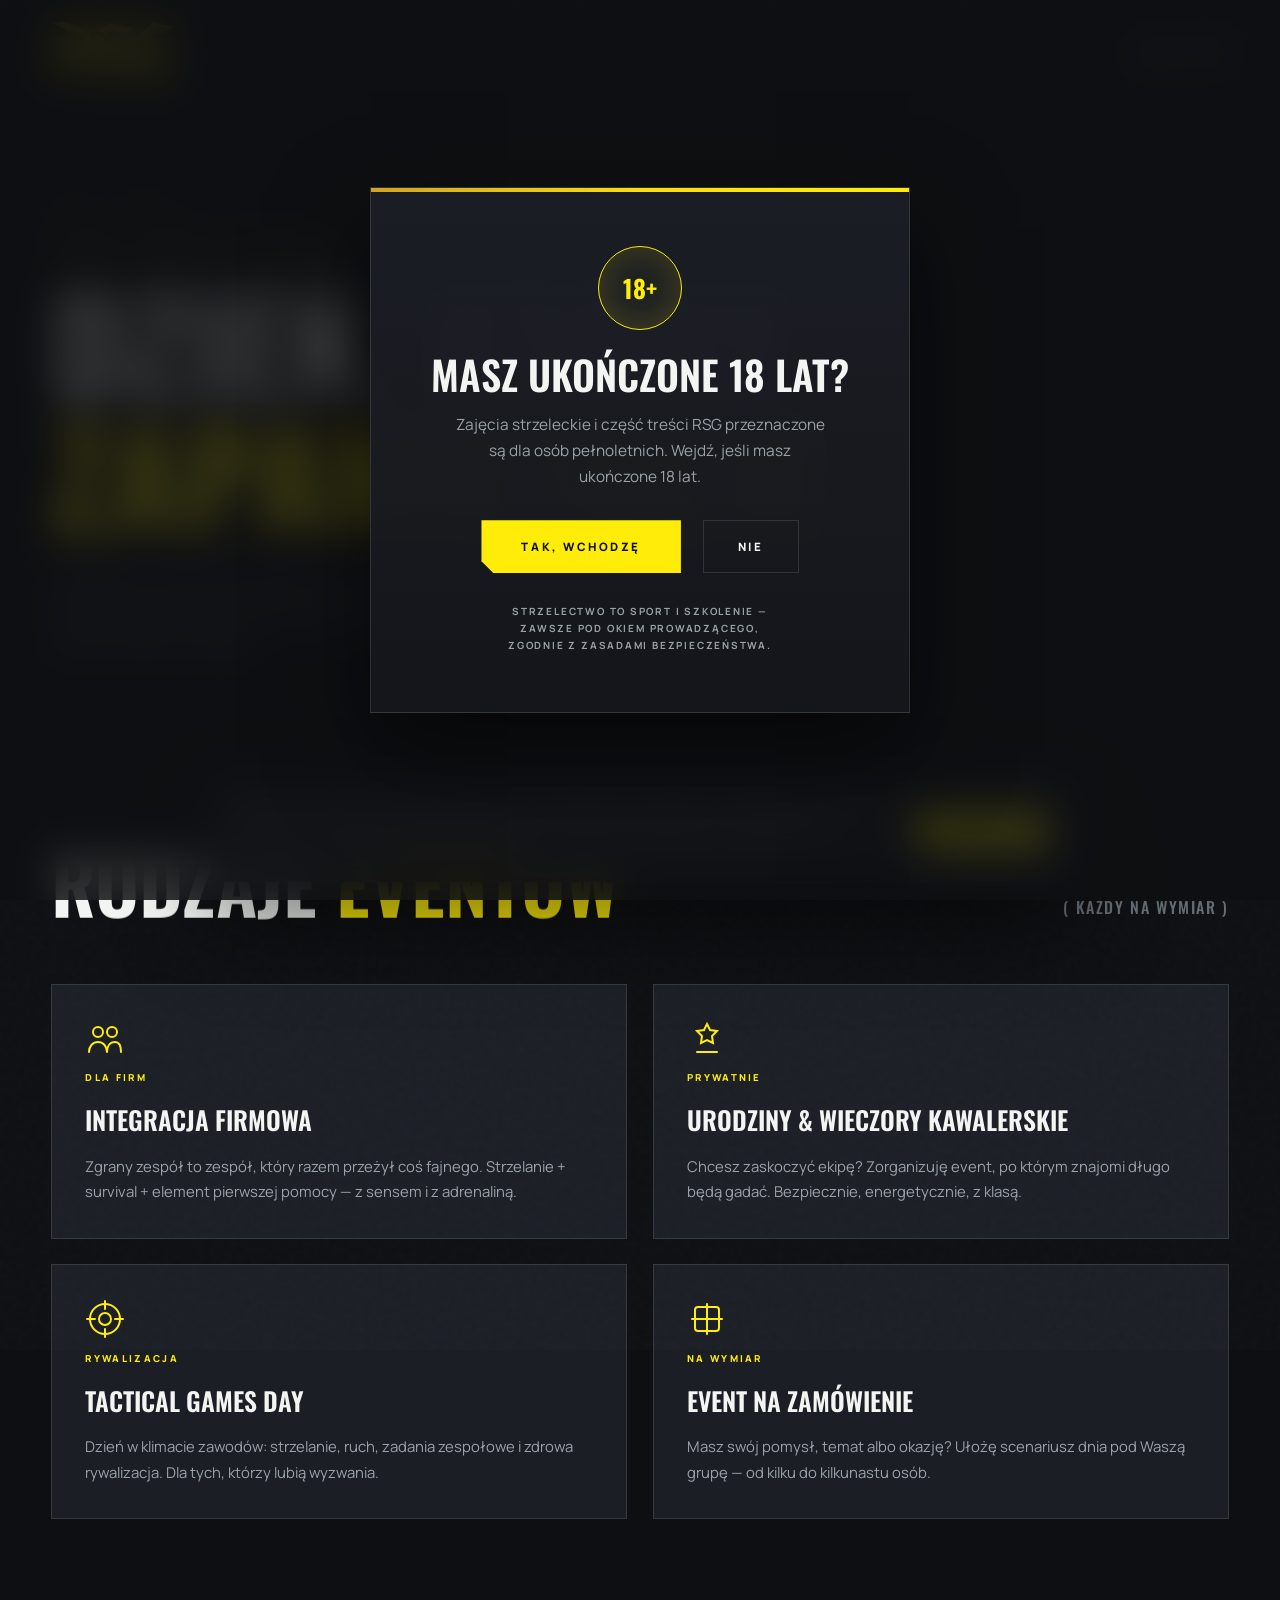
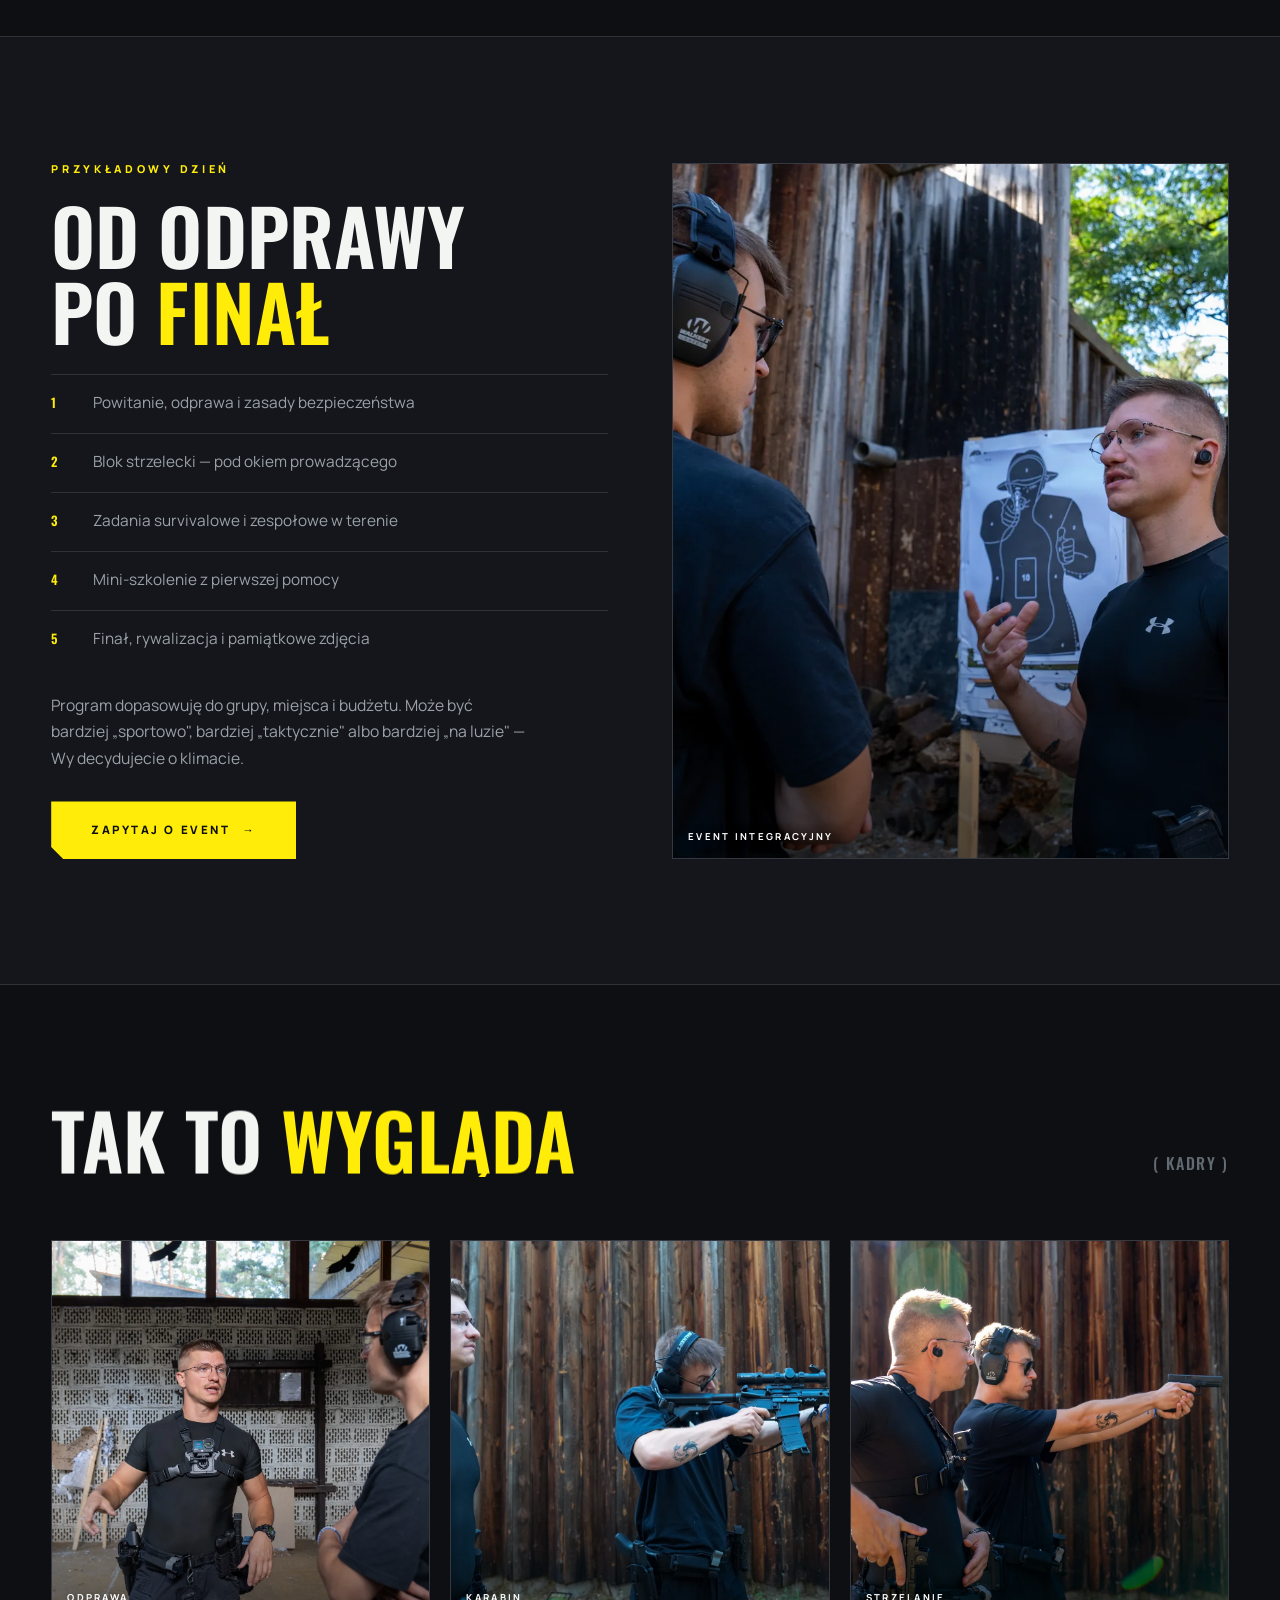
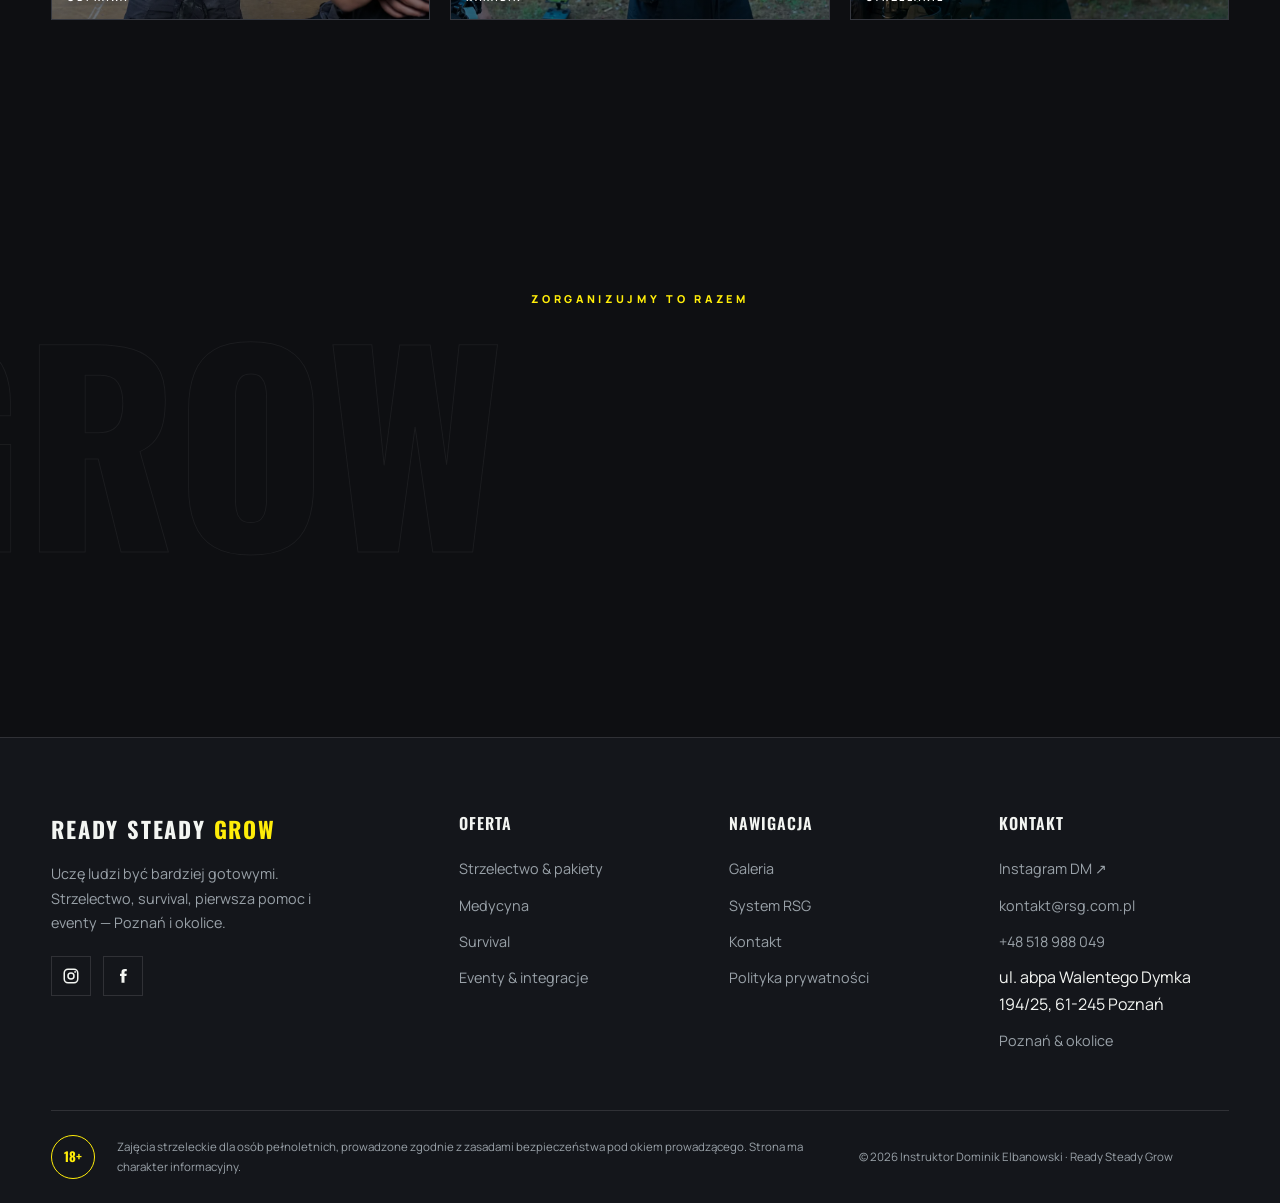
==== commit c0cfbbf4: "Nazwa firmy: Instruktor Dominik Elbanowski w stopkach i na stronie Kontakt Co-Authored-By: Claude So" ====
--- a/eventy.html
+++ b/eventy.html
@@ -175,7 +175,7 @@
       <div class="site-foot__legal">
         <span class="badge18">18+</span>
         <p class="note">Zajęcia strzeleckie dla osób pełnoletnich, prowadzone zgodnie z zasadami bezpieczeństwa pod okiem prowadzącego. Strona ma charakter informacyjny.</p>
-        <span>© <span id="year"></span> Ready Steady Grow · Elba</span>
+        <span>© <span id="year"></span> Instruktor Dominik Elbanowski · Ready Steady Grow</span>
       </div>
     </div>
   </footer>
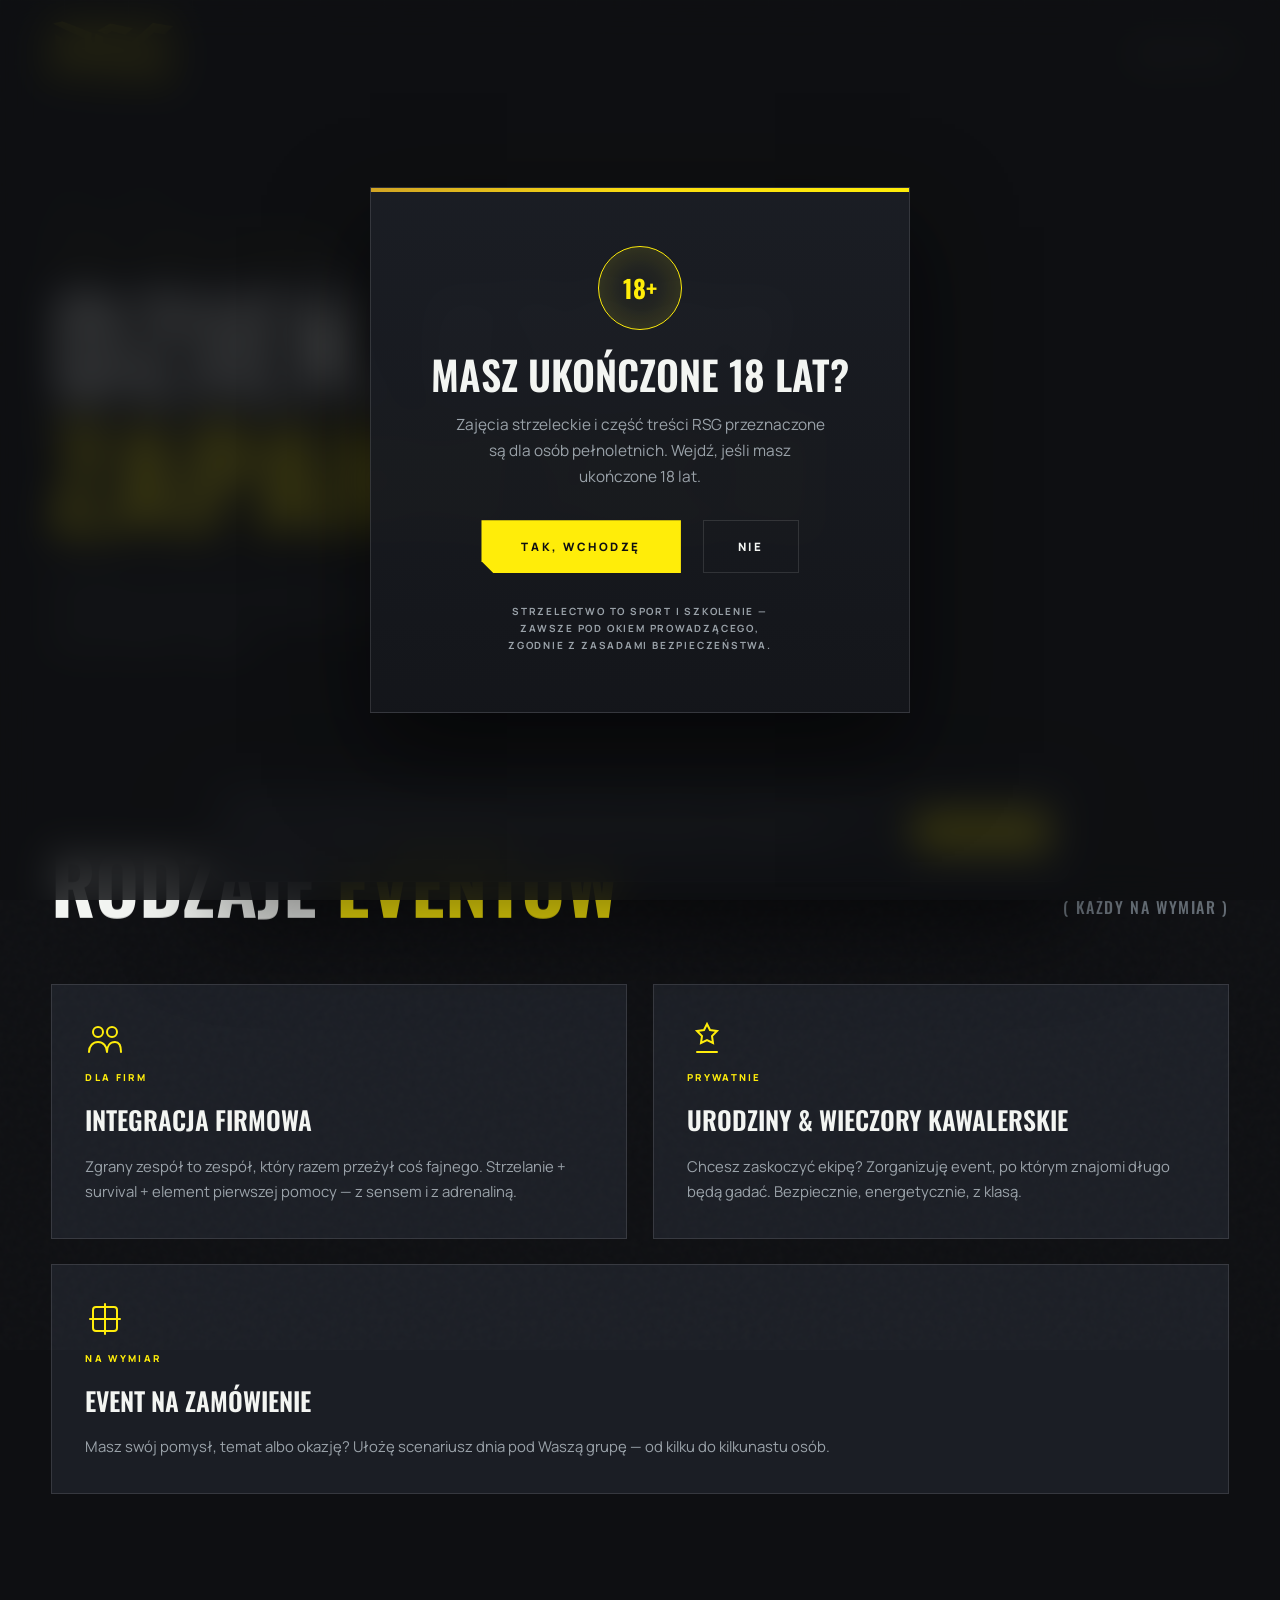
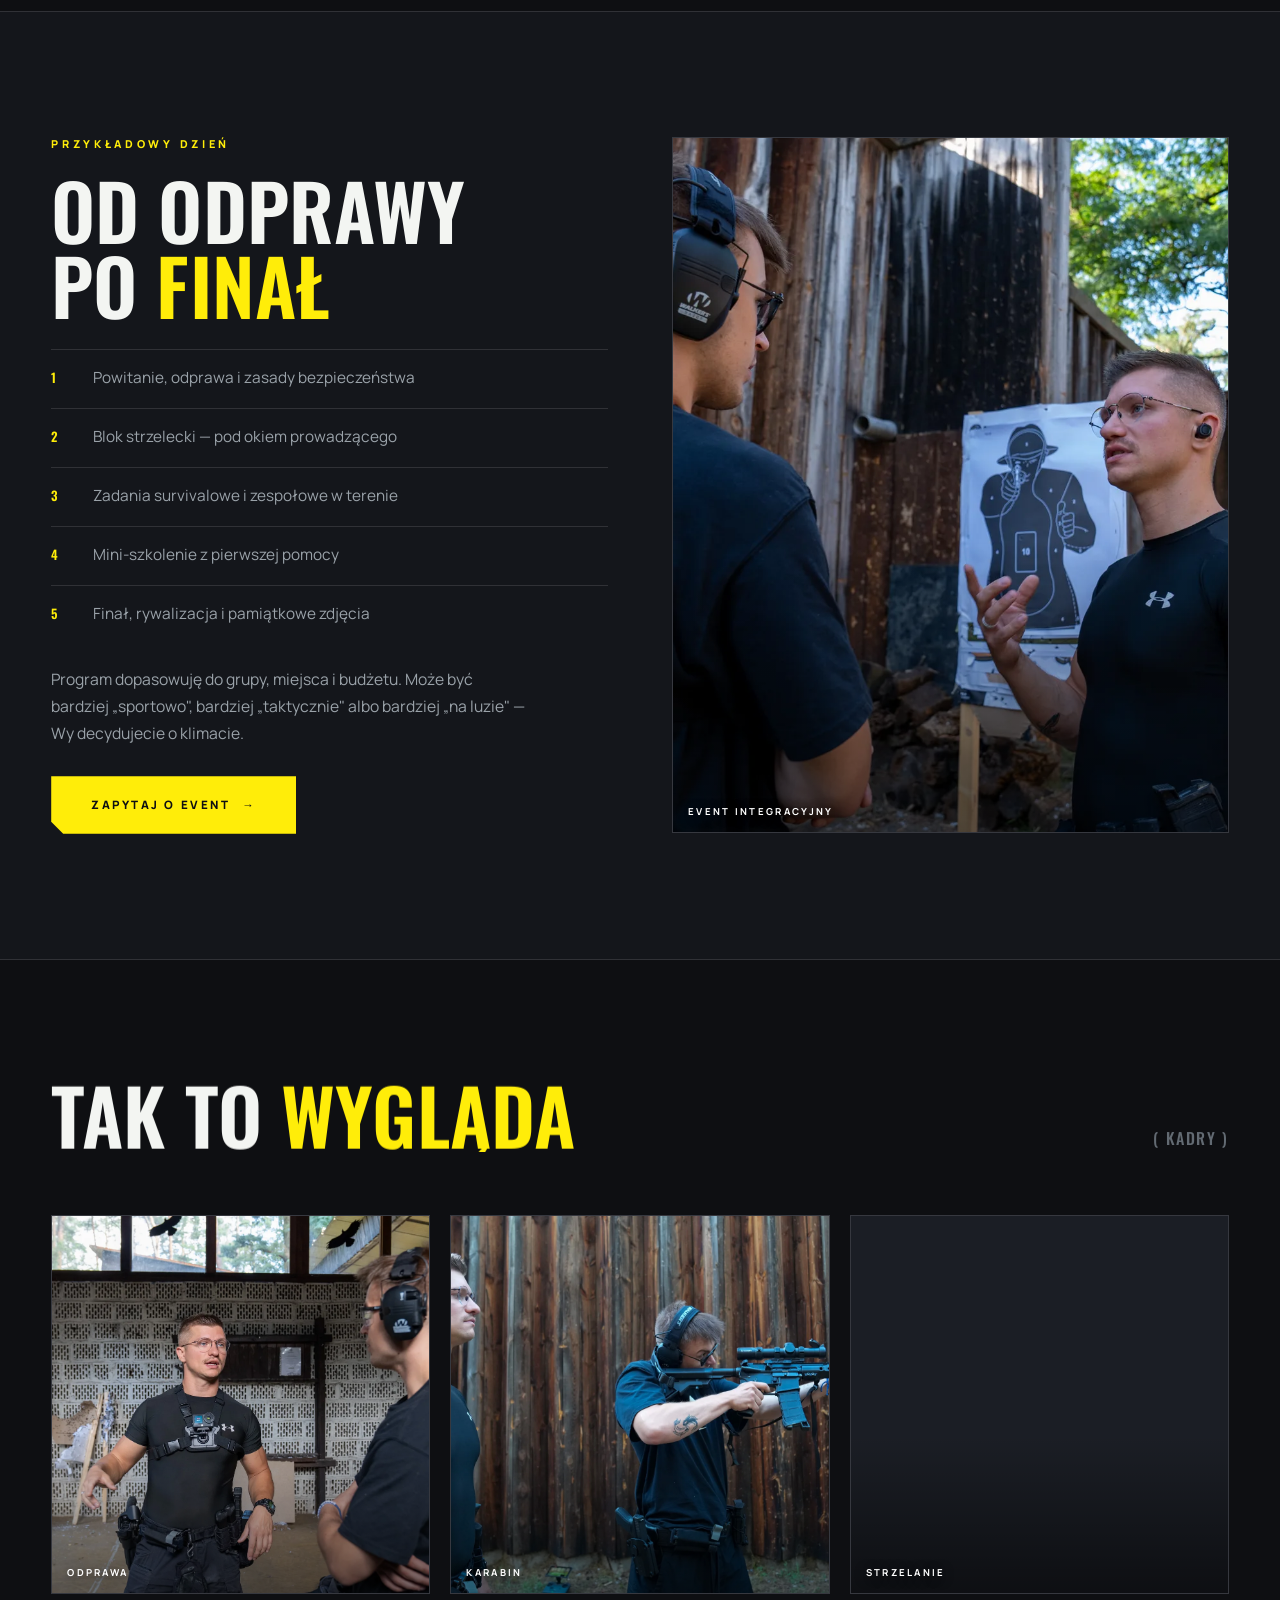
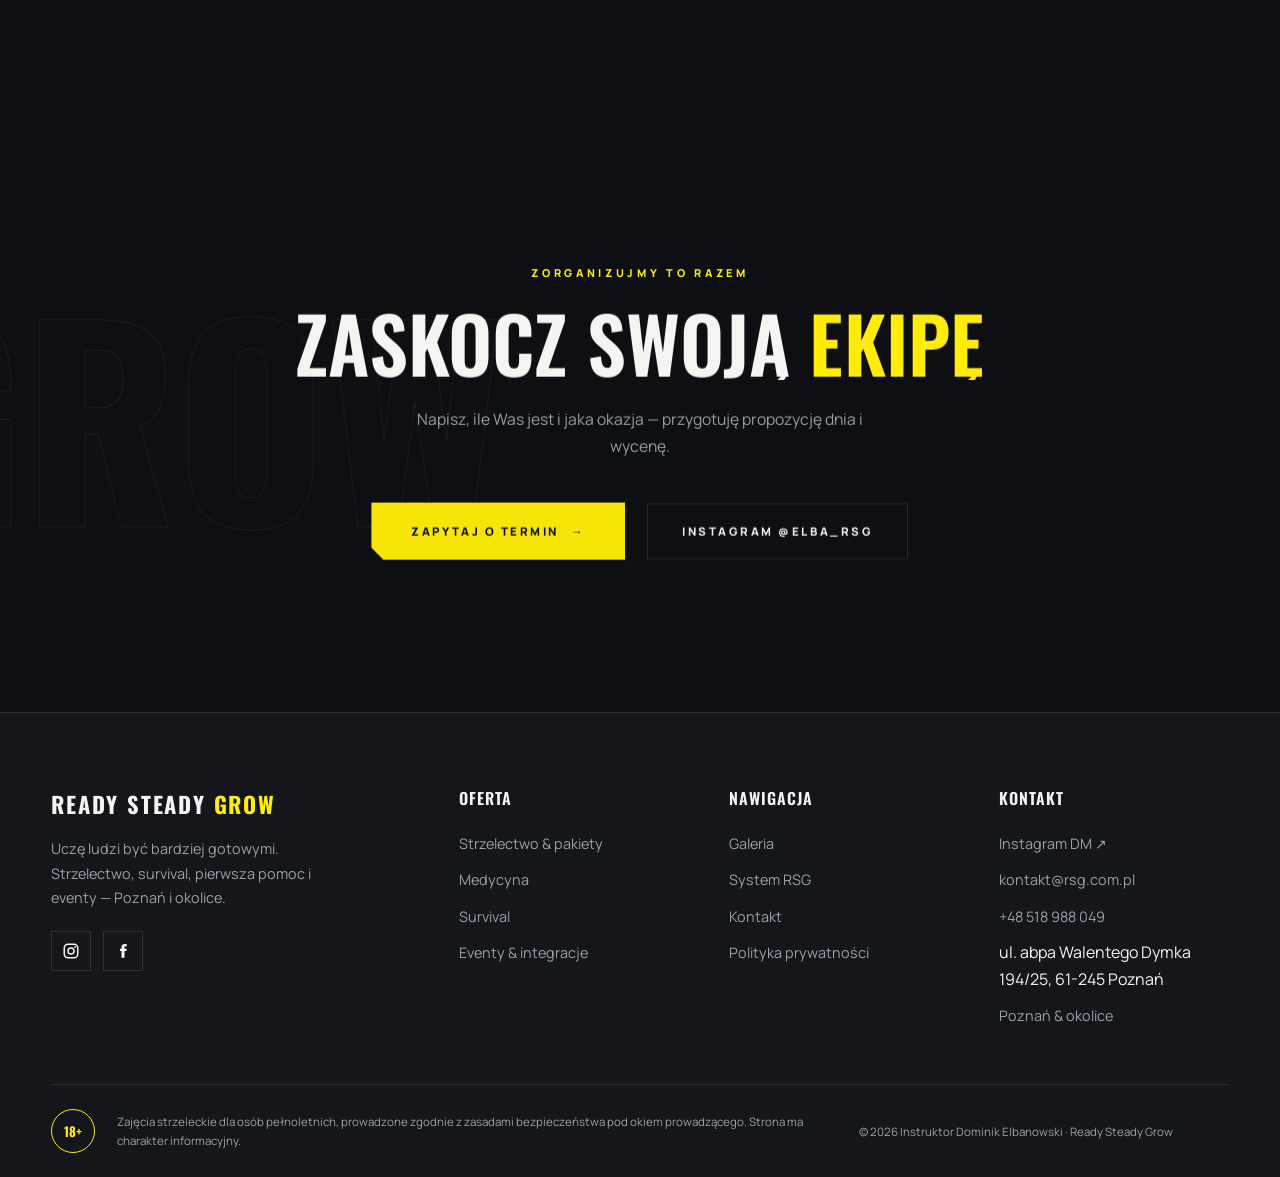
==== commit 930fa624: "Usunięcie Tactical Games (karta eventów, opisy meta, pasek na stronie głównej, lista pakietu Zawodni" ====
--- a/eventy.html
+++ b/eventy.html
@@ -4,7 +4,7 @@
   <meta charset="UTF-8">
   <meta name="viewport" content="width=device-width, initial-scale=1.0">
   <title>Eventy &amp; integracje — Ready Steady Grow | Elba, Poznań</title>
-  <meta name="description" content="Eventy i wyjścia integracyjne z RSG: strzelanie, survival i pierwsza pomoc w jednym dniu. Integracje firmowe, urodziny, wieczory kawalerskie i tactical games. Poznań.">
+  <meta name="description" content="Eventy i wyjścia integracyjne z RSG: strzelanie, survival i pierwsza pomoc w jednym dniu. Integracje firmowe, urodziny i wieczory kawalerskie. Poznań.">
   <meta name="theme-color" content="#0e0f12">
   <meta property="og:title" content="Eventy &amp; integracje — Ready Steady Grow">
   <meta property="og:description" content="Strzelanie + survival + pierwsza pomoc w jednym dniu pełnym energii. Firmy, urodziny, ekipy.">
@@ -86,13 +86,7 @@
             <h3>Urodziny &amp; wieczory kawalerskie</h3>
             <p>Chcesz zaskoczyć ekipę? Zorganizuję event, po którym znajomi długo będą gadać. Bezpiecznie, energetycznie, z klasą.</p>
           </article>
-          <article class="card">
-            <svg class="card__ico" viewBox="0 0 40 40" fill="none" stroke="currentColor" stroke-width="2"><circle cx="20" cy="20" r="15"/><circle cx="20" cy="20" r="6"/><path d="M20 2v8M20 30v8M2 20h8M30 20h8" stroke-linecap="round"/></svg>
-            <span class="tag">Rywalizacja</span>
-            <h3>Tactical Games Day</h3>
-            <p>Dzień w klimacie zawodów: strzelanie, ruch, zadania zespołowe i zdrowa rywalizacja. Dla tych, którzy lubią wyzwania.</p>
-          </article>
-          <article class="card">
+          <article class="card" style="grid-column:1/-1">
             <svg class="card__ico" viewBox="0 0 40 40" fill="none" stroke="currentColor" stroke-width="2"><path d="M20 5v30M5 20h30" stroke-linecap="round"/><rect x="8" y="8" width="24" height="24" rx="3"/></svg>
             <span class="tag">Na wymiar</span>
             <h3>Event na zamówienie</h3>
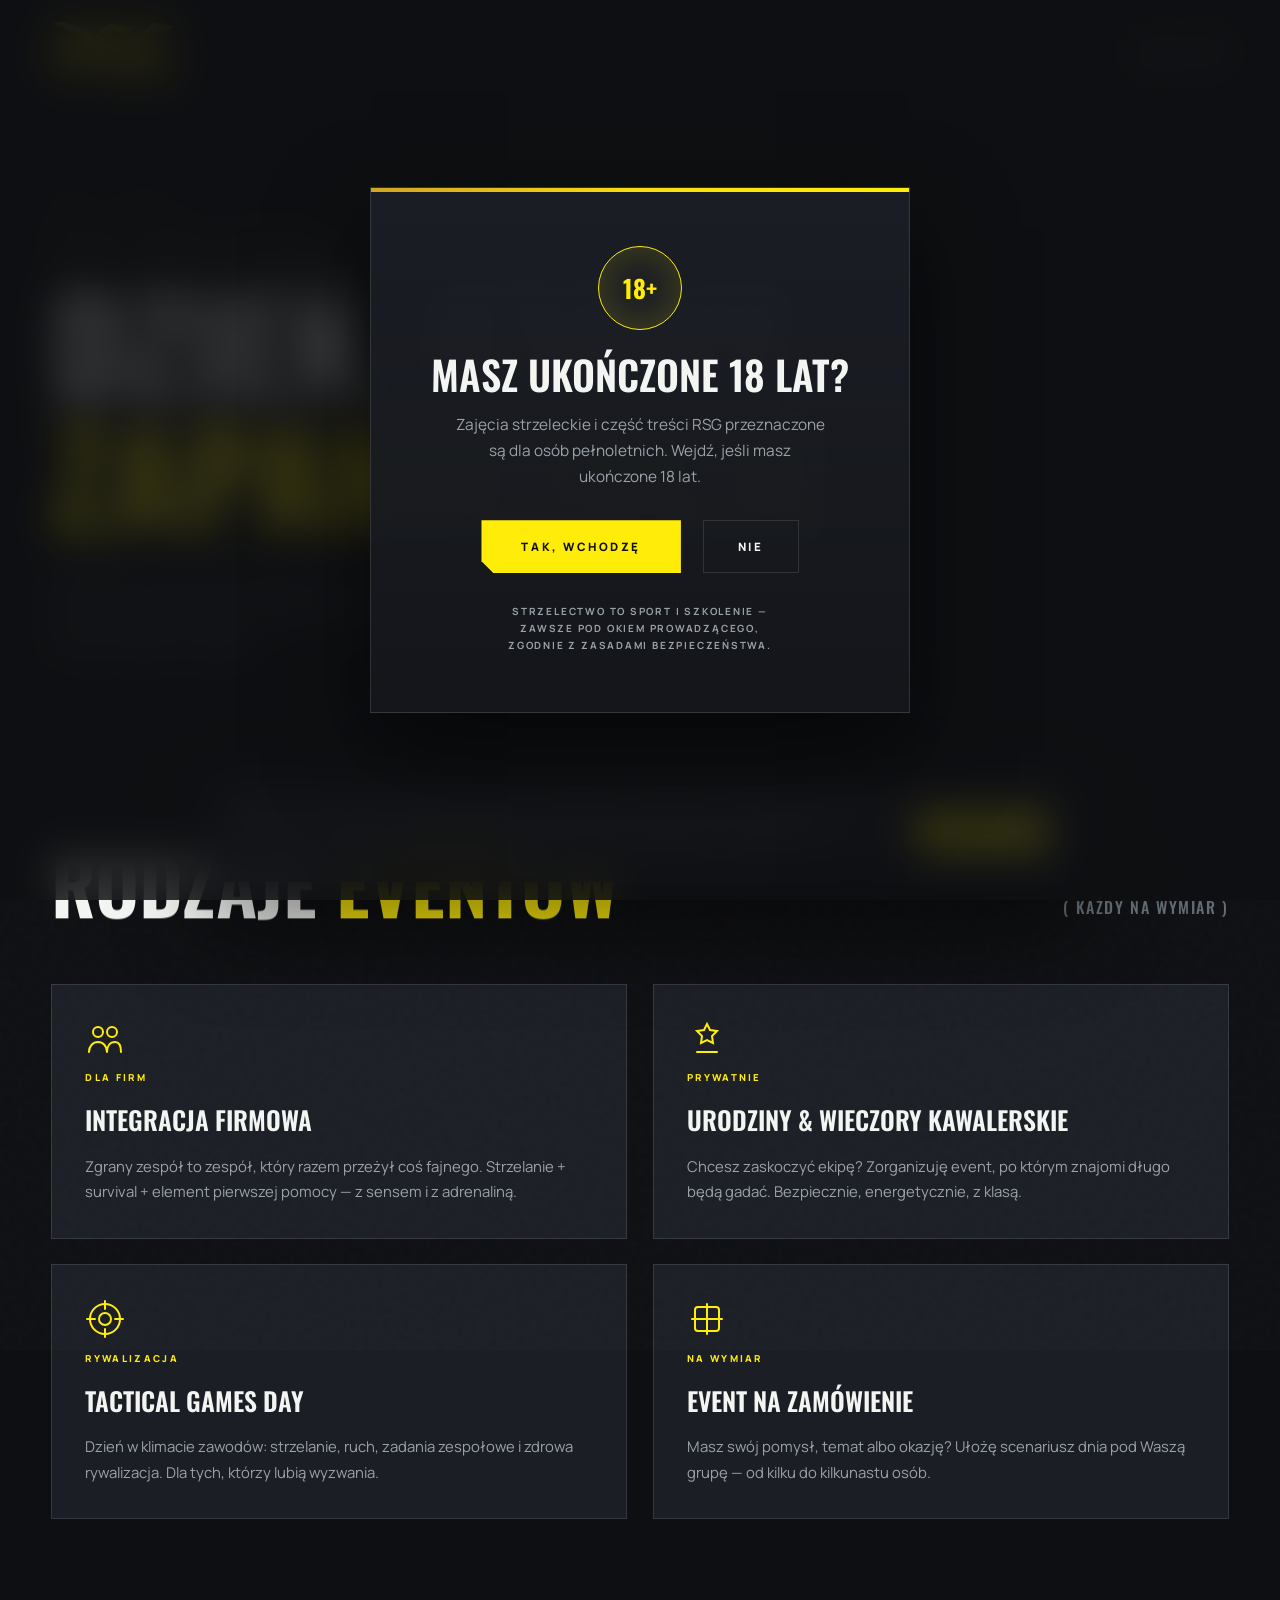
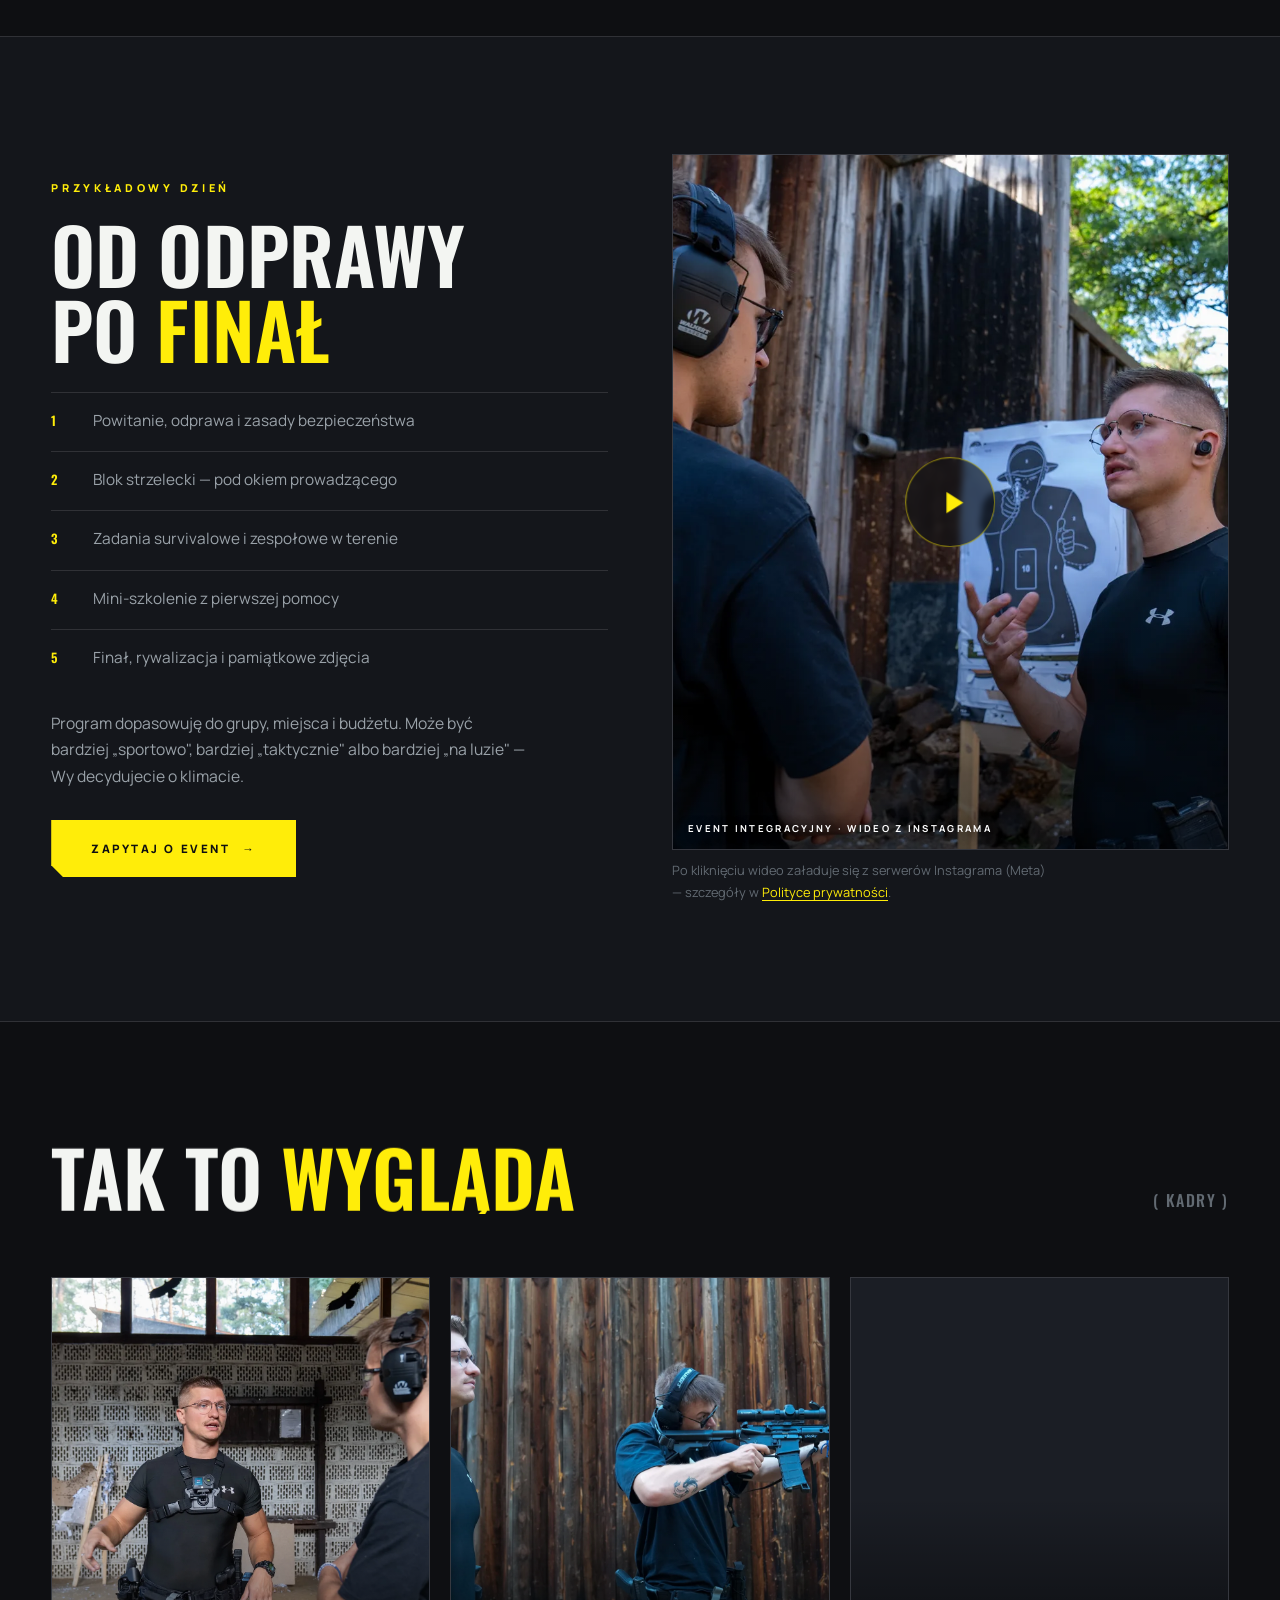
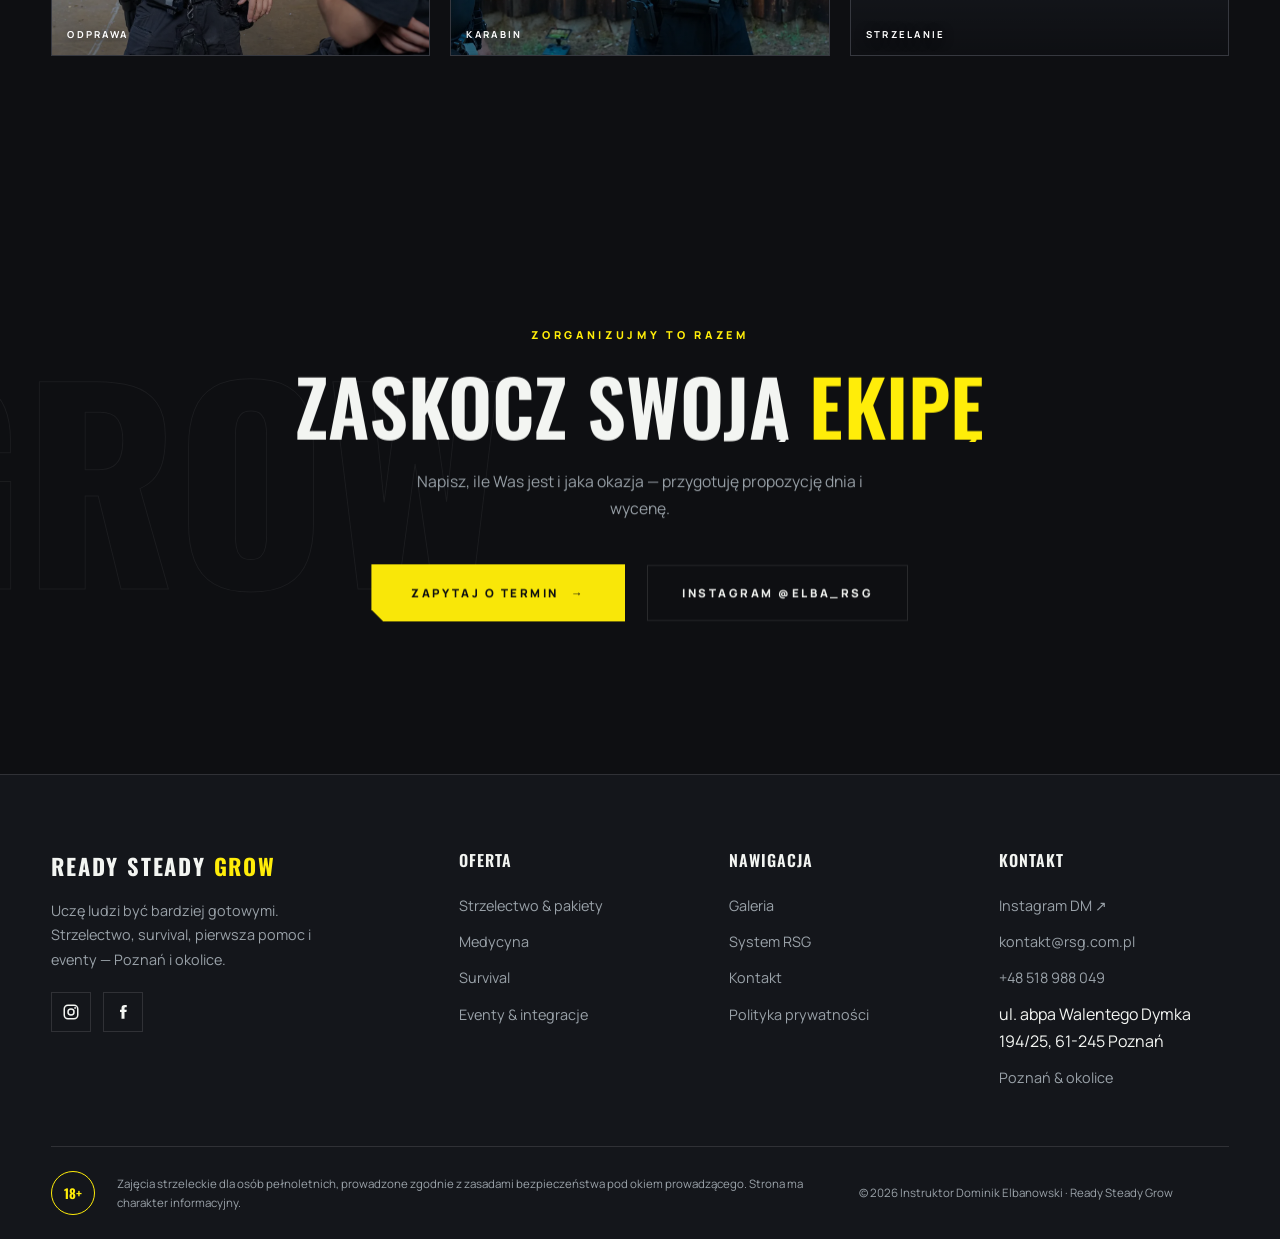
==== commit e0239148: "Eventy: wideo z Instagrama (ładowane po kliknięciu) zamiast zdjęcia; aktualizacja polityki prywatnoś" ====
--- a/eventy.html
+++ b/eventy.html
@@ -4,7 +4,7 @@
   <meta charset="UTF-8">
   <meta name="viewport" content="width=device-width, initial-scale=1.0">
   <title>Eventy &amp; integracje — Ready Steady Grow | Elba, Poznań</title>
-  <meta name="description" content="Eventy i wyjścia integracyjne z RSG: strzelanie, survival i pierwsza pomoc w jednym dniu. Integracje firmowe, urodziny i wieczory kawalerskie. Poznań.">
+  <meta name="description" content="Eventy i wyjścia integracyjne z RSG: strzelanie, survival i pierwsza pomoc w jednym dniu. Integracje firmowe, urodziny, wieczory kawalerskie i tactical games. Poznań.">
   <meta name="theme-color" content="#0e0f12">
   <meta property="og:title" content="Eventy &amp; integracje — Ready Steady Grow">
   <meta property="og:description" content="Strzelanie + survival + pierwsza pomoc w jednym dniu pełnym energii. Firmy, urodziny, ekipy.">
@@ -86,7 +86,13 @@
             <h3>Urodziny &amp; wieczory kawalerskie</h3>
             <p>Chcesz zaskoczyć ekipę? Zorganizuję event, po którym znajomi długo będą gadać. Bezpiecznie, energetycznie, z klasą.</p>
           </article>
-          <article class="card" style="grid-column:1/-1">
+          <article class="card">
+            <svg class="card__ico" viewBox="0 0 40 40" fill="none" stroke="currentColor" stroke-width="2"><circle cx="20" cy="20" r="15"/><circle cx="20" cy="20" r="6"/><path d="M20 2v8M20 30v8M2 20h8M30 20h8" stroke-linecap="round"/></svg>
+            <span class="tag">Rywalizacja</span>
+            <h3>Tactical Games Day</h3>
+            <p>Dzień w klimacie zawodów: strzelanie, ruch, zadania zespołowe i zdrowa rywalizacja. Dla tych, którzy lubią wyzwania.</p>
+          </article>
+          <article class="card">
             <svg class="card__ico" viewBox="0 0 40 40" fill="none" stroke="currentColor" stroke-width="2"><path d="M20 5v30M5 20h30" stroke-linecap="round"/><rect x="8" y="8" width="24" height="24" rx="3"/></svg>
             <span class="tag">Na wymiar</span>
             <h3>Event na zamówienie</h3>
@@ -113,10 +119,13 @@
           <div style="margin-top:30px"><a class="btn-solid" href="kontakt.html"><span>Zapytaj o event <span class="arr">→</span></span></a></div>
         </div>
         <div>
-          <div class="shot shot--tall">
+          <div class="shot shot--tall yt-lite" data-ig="DcJKDdKuKBv" role="button" tabindex="0"
+               aria-label="Odtwórz wideo z Instagrama: event integracyjny">
             <img src="media/foto/DSC06979.webp" alt="Grupa na strzelnicy — omówienie wyników na tarczy" width="1920" height="1081" loading="lazy" decoding="async">
-            <span class="shot__tag">Event integracyjny</span>
+            <span class="yt-lite__play" aria-hidden="true"><svg viewBox="0 0 24 24" fill="currentColor"><path d="M8 5v14l11-7z"/></svg></span>
+            <span class="shot__tag">Event integracyjny · wideo z Instagrama</span>
           </div>
+          <p class="copy" style="font-size:.8rem; margin-top:10px; color:var(--ink-dimmer)">Po kliknięciu wideo załaduje się z serwerów Instagrama (Meta) — szczegóły w <a href="polityka-prywatnosci.html" style="color:var(--accent)">Polityce prywatności</a>.</p>
         </div>
       </div>
     </section>
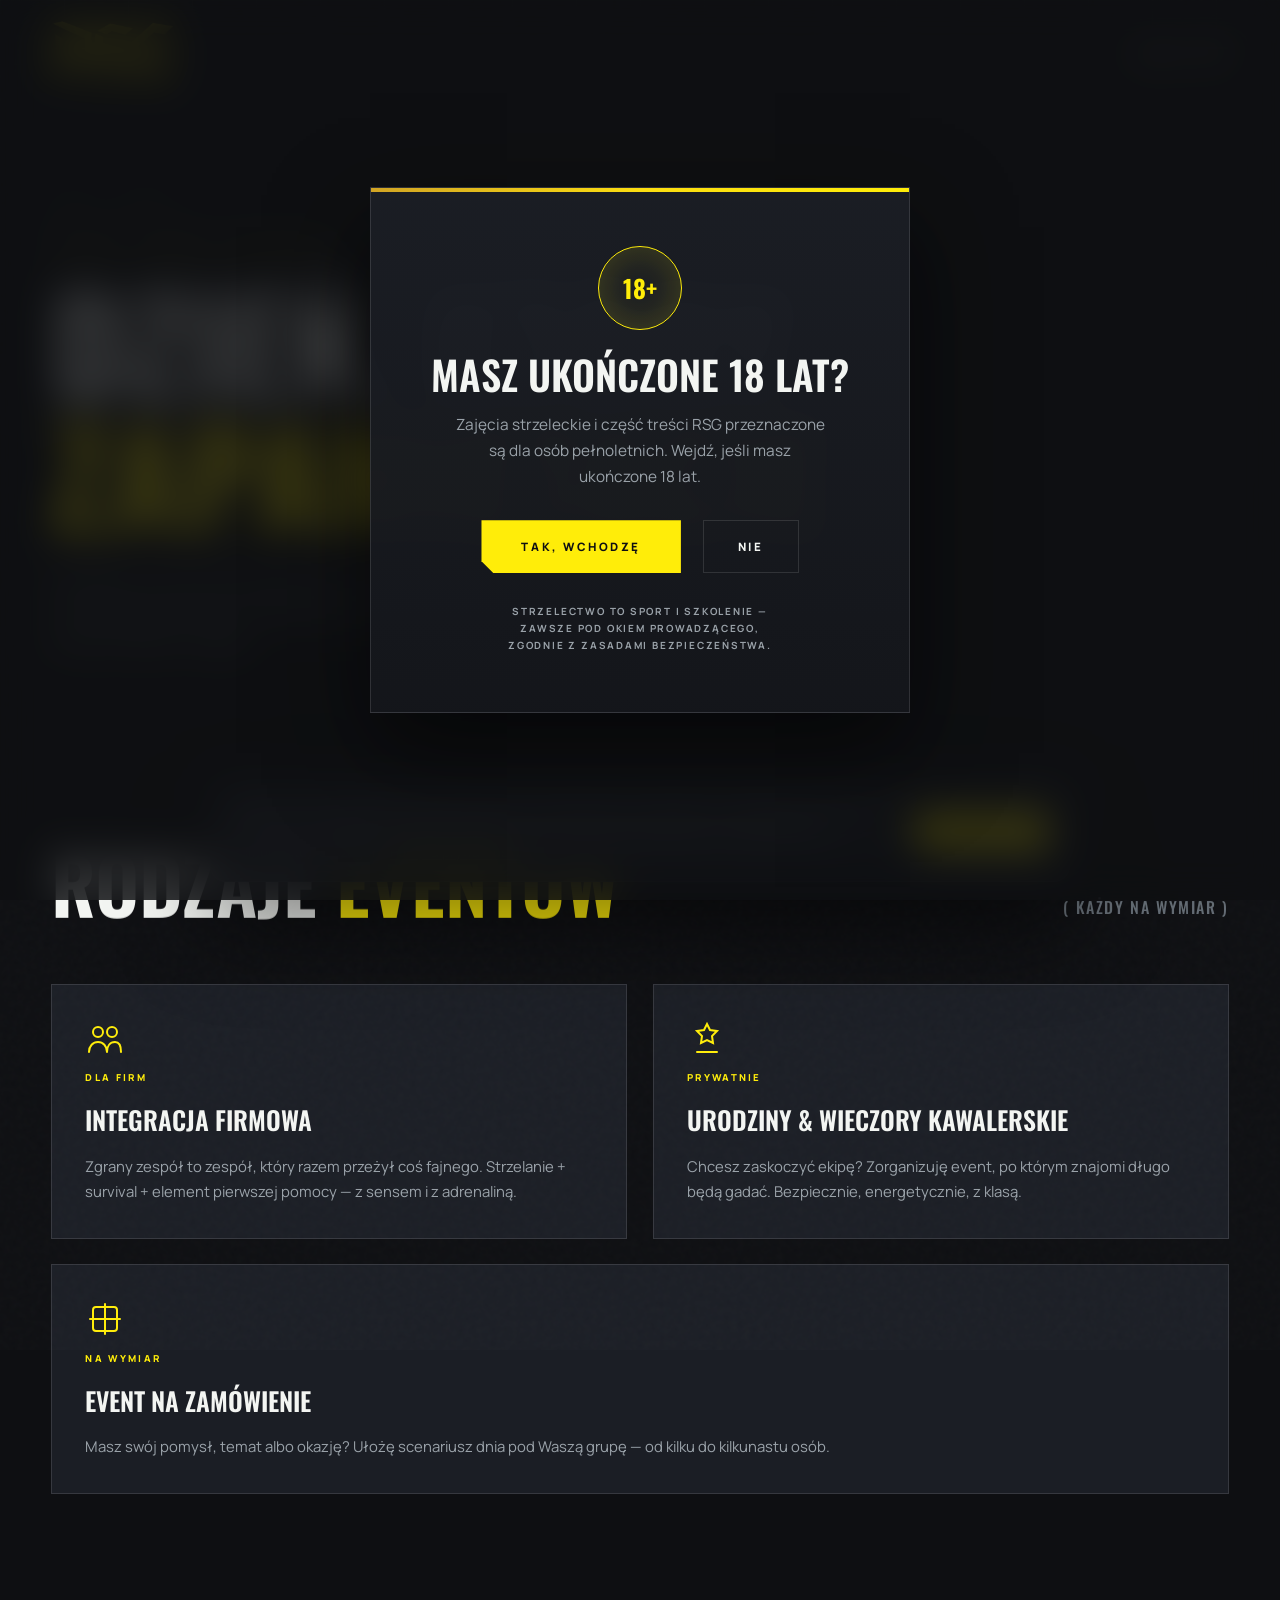
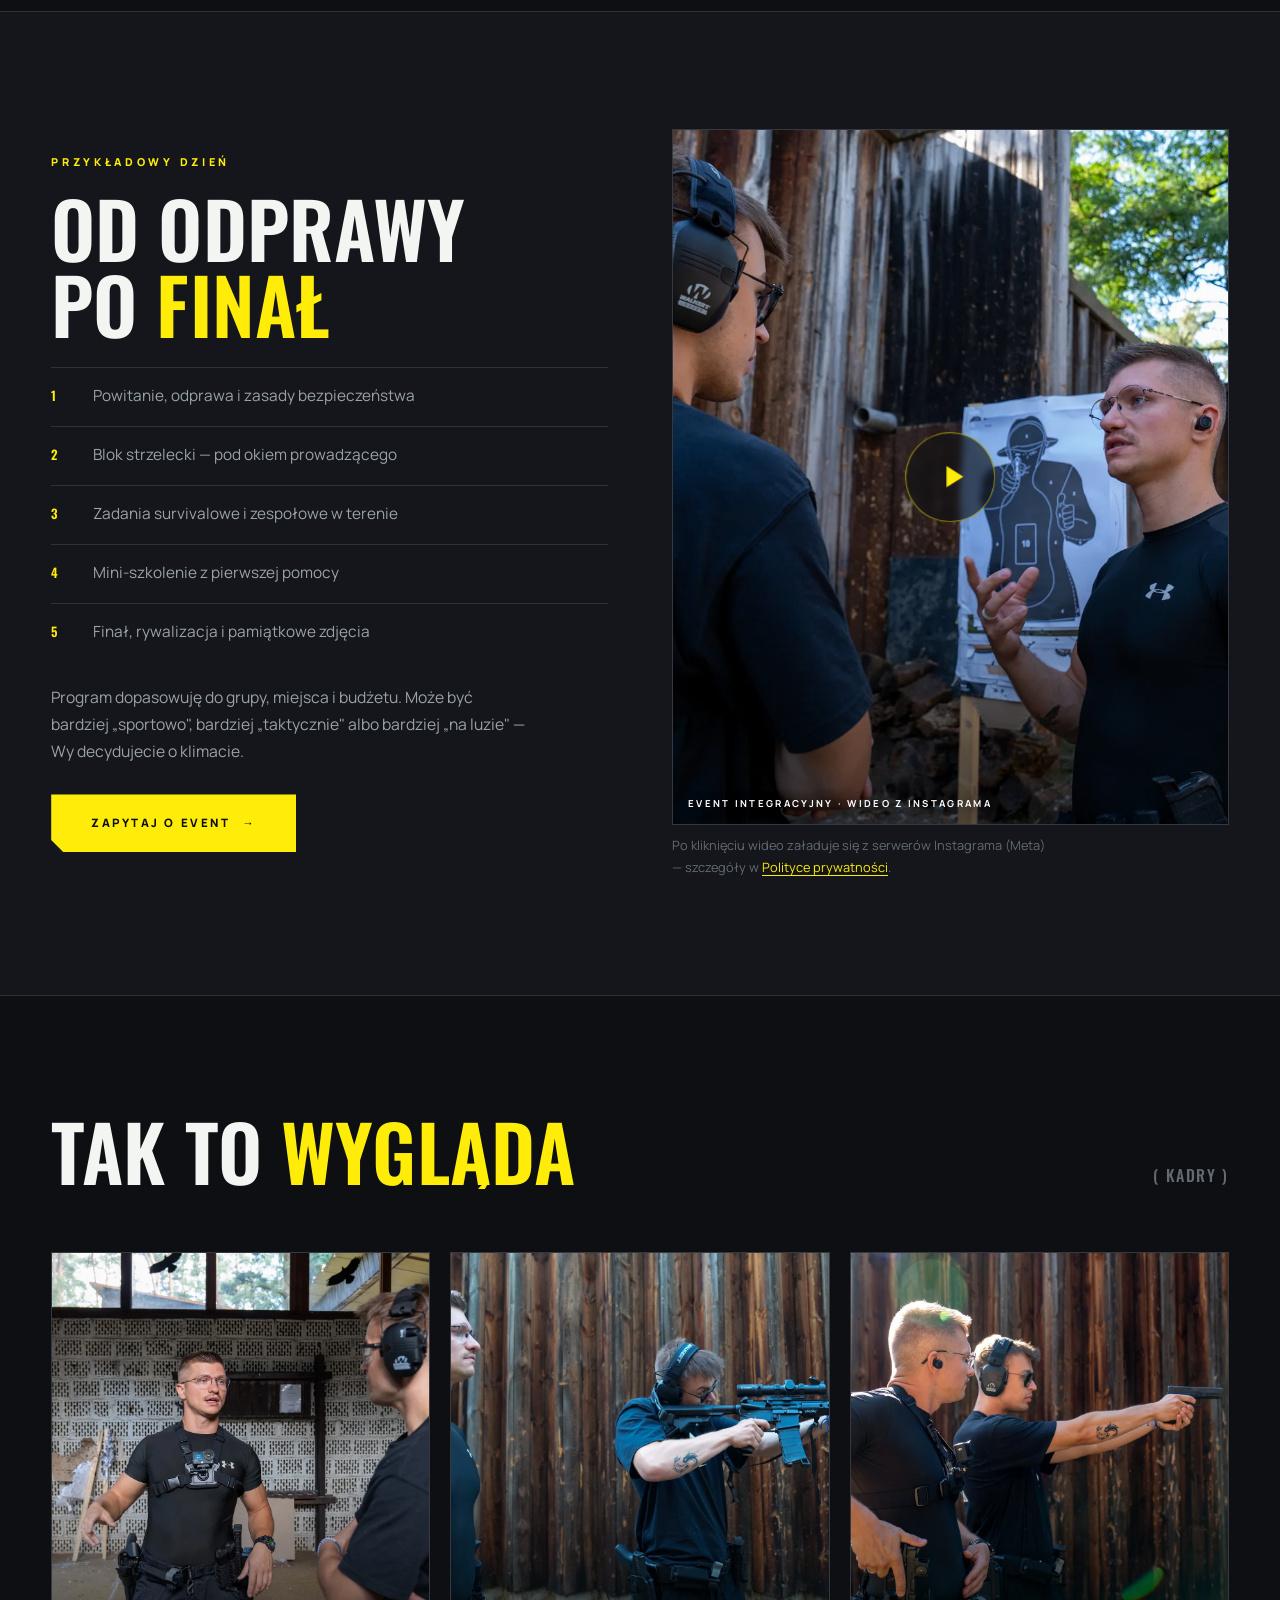
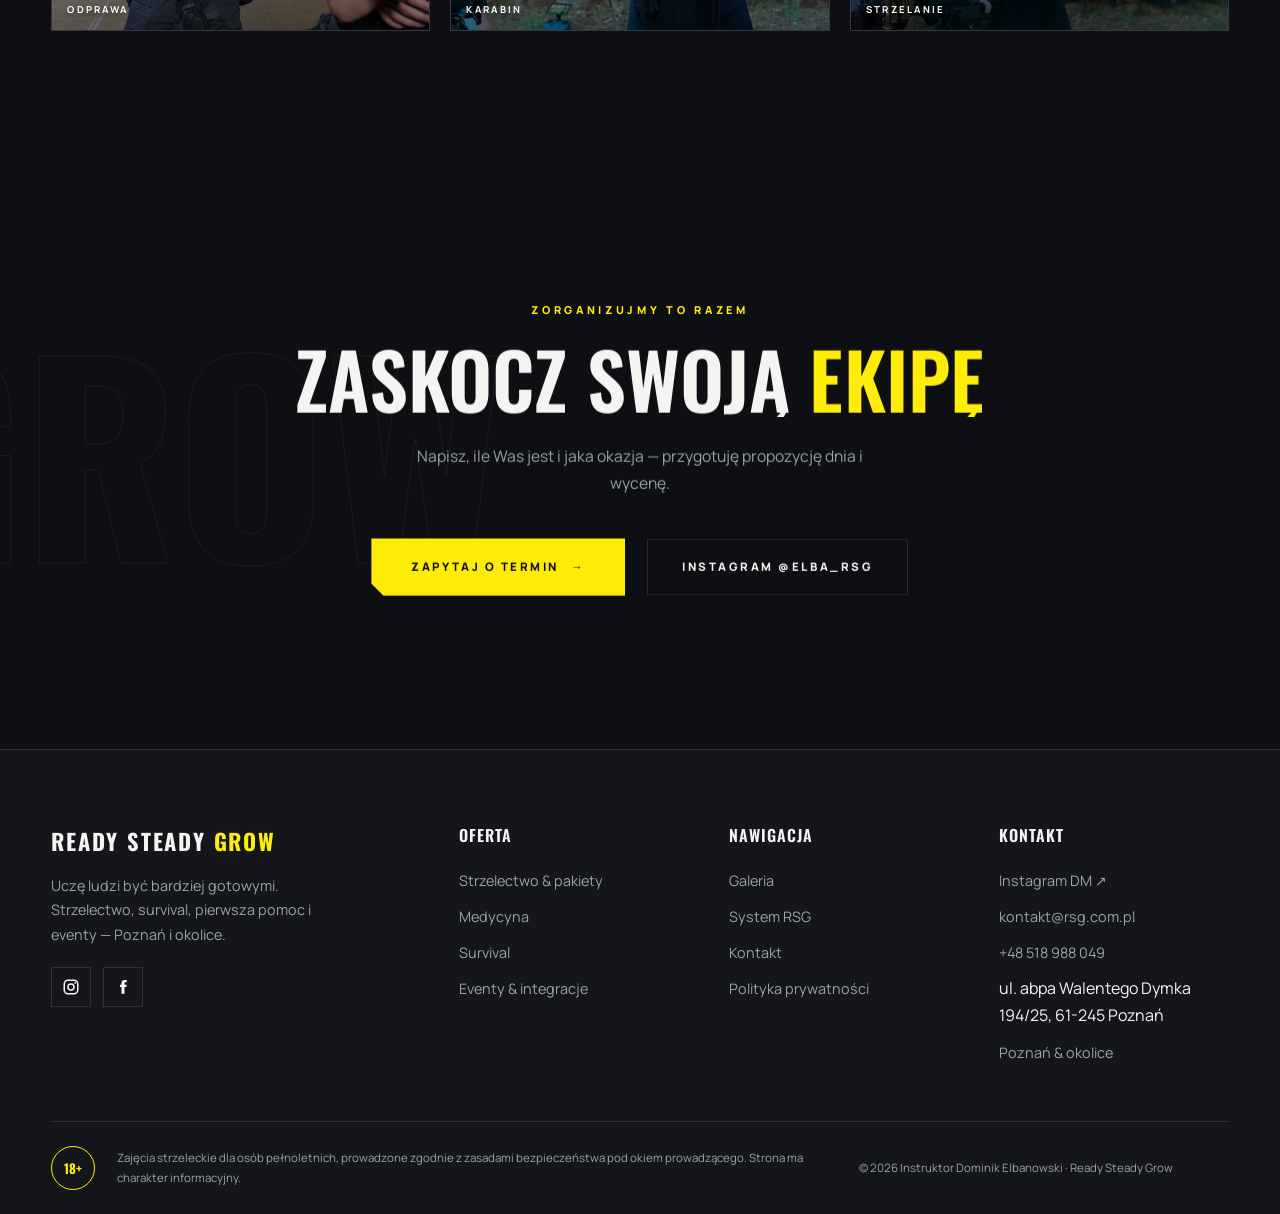
==== commit 53a26163: "Eventy: usunięcie karty Tactical Games Day (przywróconej omyłkowo) i wzmianki w opisie Co-Authored-B" ====
--- a/eventy.html
+++ b/eventy.html
@@ -4,7 +4,7 @@
   <meta charset="UTF-8">
   <meta name="viewport" content="width=device-width, initial-scale=1.0">
   <title>Eventy &amp; integracje — Ready Steady Grow | Elba, Poznań</title>
-  <meta name="description" content="Eventy i wyjścia integracyjne z RSG: strzelanie, survival i pierwsza pomoc w jednym dniu. Integracje firmowe, urodziny, wieczory kawalerskie i tactical games. Poznań.">
+  <meta name="description" content="Eventy i wyjścia integracyjne z RSG: strzelanie, survival i pierwsza pomoc w jednym dniu. Integracje firmowe, urodziny, wieczory kawalerskie i eventy na zamówienie. Poznań.">
   <meta name="theme-color" content="#0e0f12">
   <meta property="og:title" content="Eventy &amp; integracje — Ready Steady Grow">
   <meta property="og:description" content="Strzelanie + survival + pierwsza pomoc w jednym dniu pełnym energii. Firmy, urodziny, ekipy.">
@@ -86,13 +86,7 @@
             <h3>Urodziny &amp; wieczory kawalerskie</h3>
             <p>Chcesz zaskoczyć ekipę? Zorganizuję event, po którym znajomi długo będą gadać. Bezpiecznie, energetycznie, z klasą.</p>
           </article>
-          <article class="card">
-            <svg class="card__ico" viewBox="0 0 40 40" fill="none" stroke="currentColor" stroke-width="2"><circle cx="20" cy="20" r="15"/><circle cx="20" cy="20" r="6"/><path d="M20 2v8M20 30v8M2 20h8M30 20h8" stroke-linecap="round"/></svg>
-            <span class="tag">Rywalizacja</span>
-            <h3>Tactical Games Day</h3>
-            <p>Dzień w klimacie zawodów: strzelanie, ruch, zadania zespołowe i zdrowa rywalizacja. Dla tych, którzy lubią wyzwania.</p>
-          </article>
-          <article class="card">
+          <article class="card" style="grid-column:1/-1">
             <svg class="card__ico" viewBox="0 0 40 40" fill="none" stroke="currentColor" stroke-width="2"><path d="M20 5v30M5 20h30" stroke-linecap="round"/><rect x="8" y="8" width="24" height="24" rx="3"/></svg>
             <span class="tag">Na wymiar</span>
             <h3>Event na zamówienie</h3>
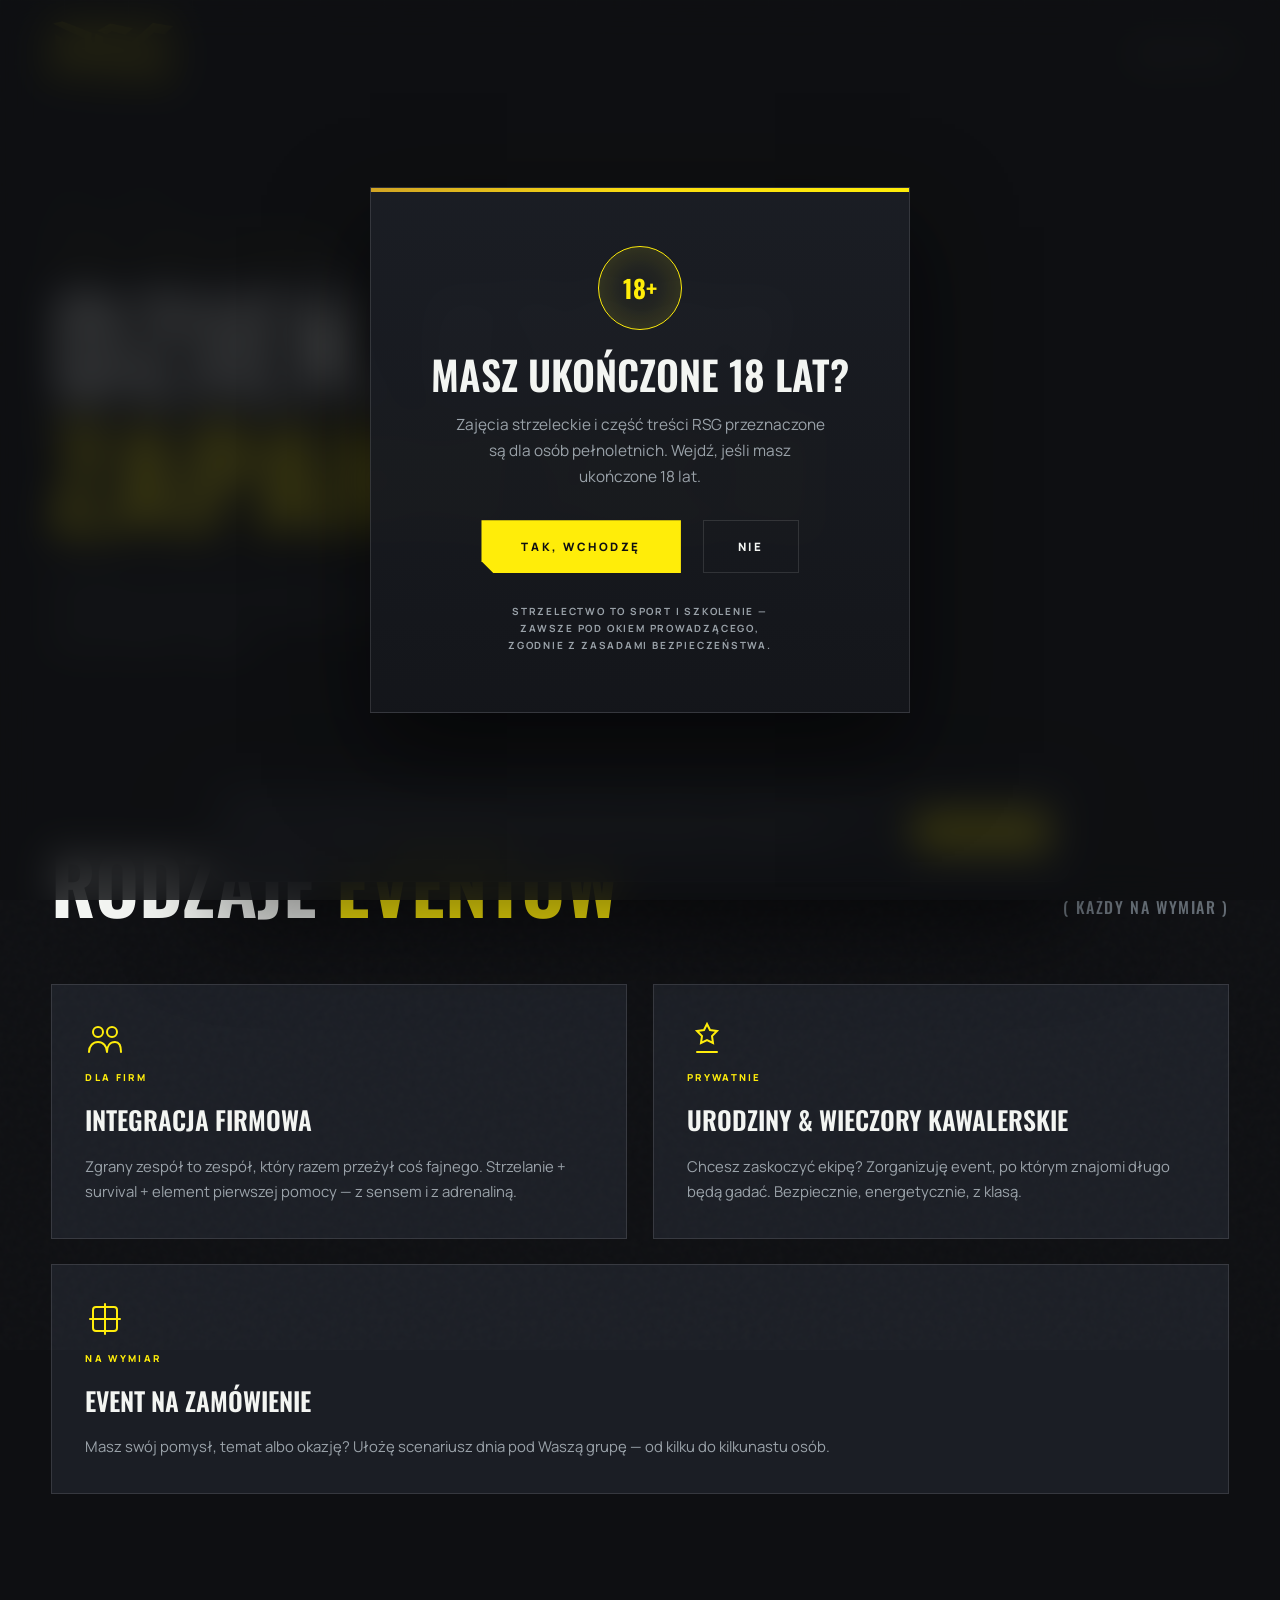
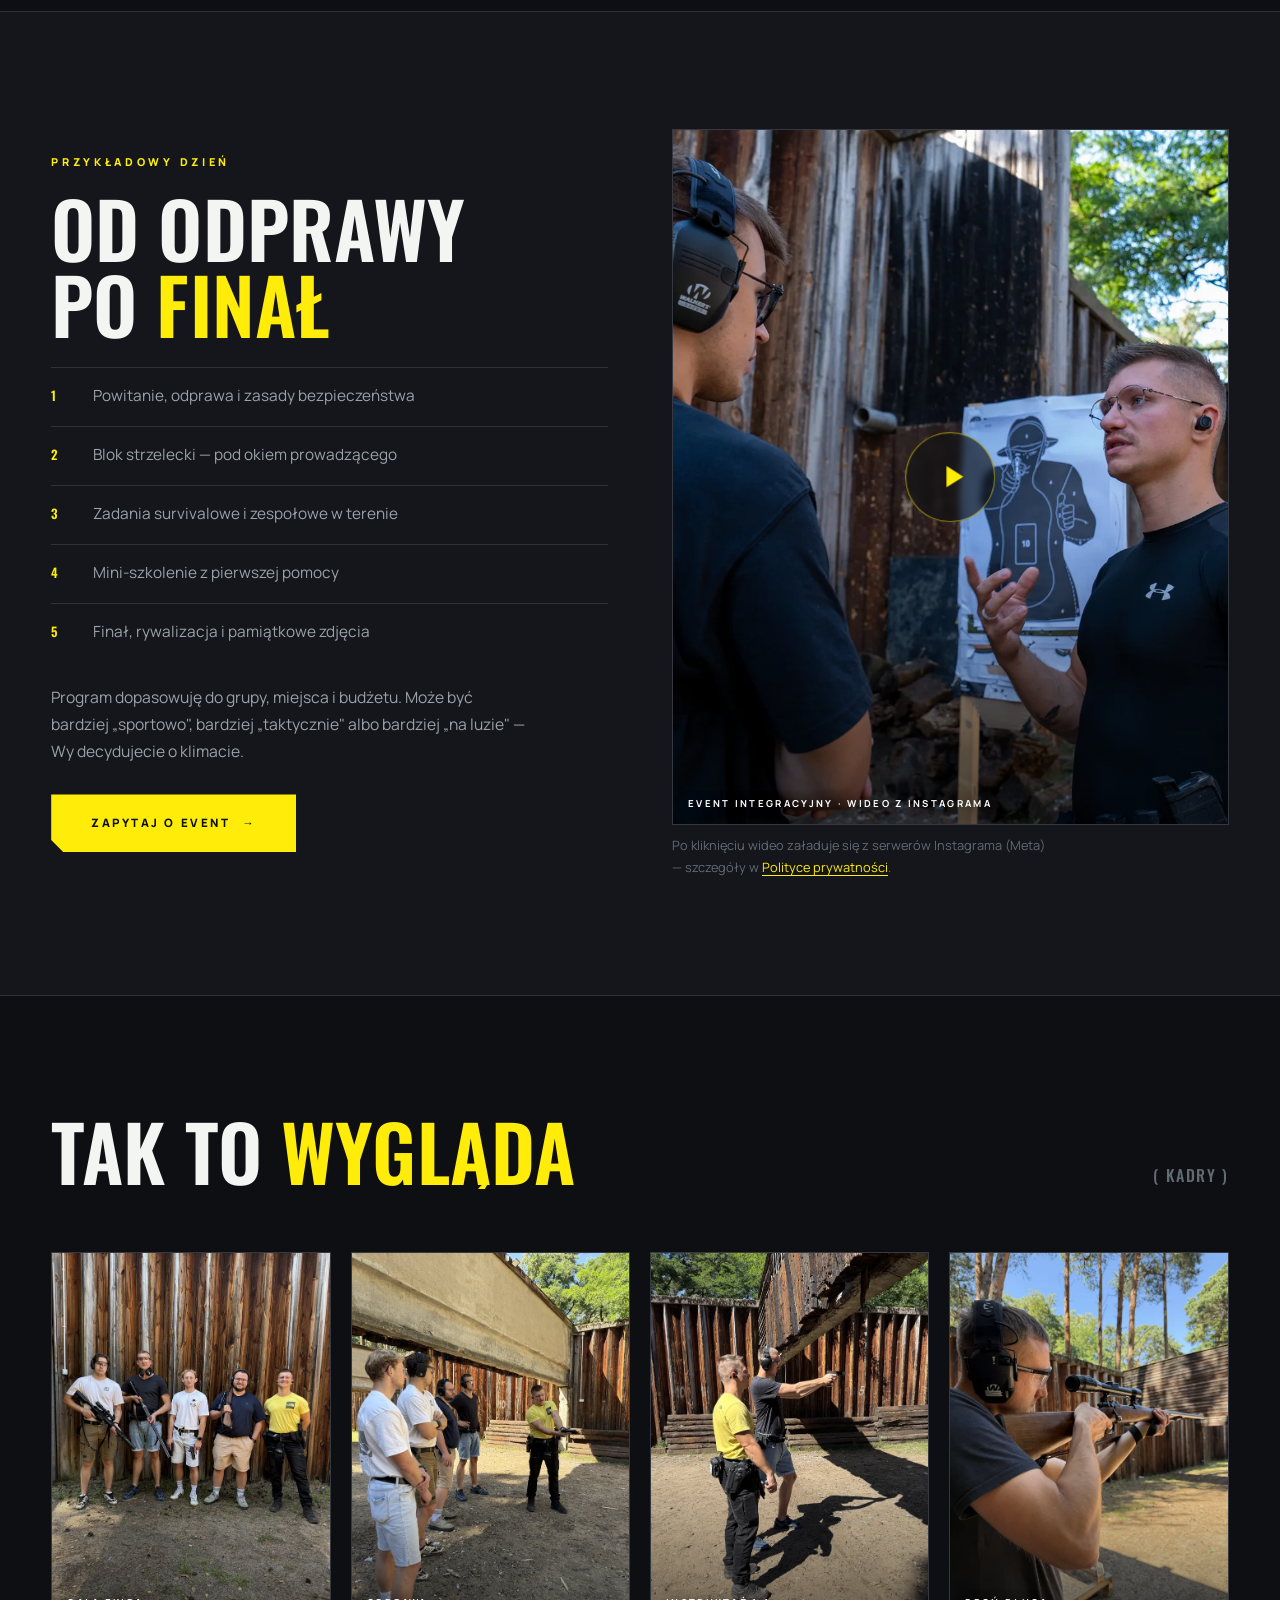
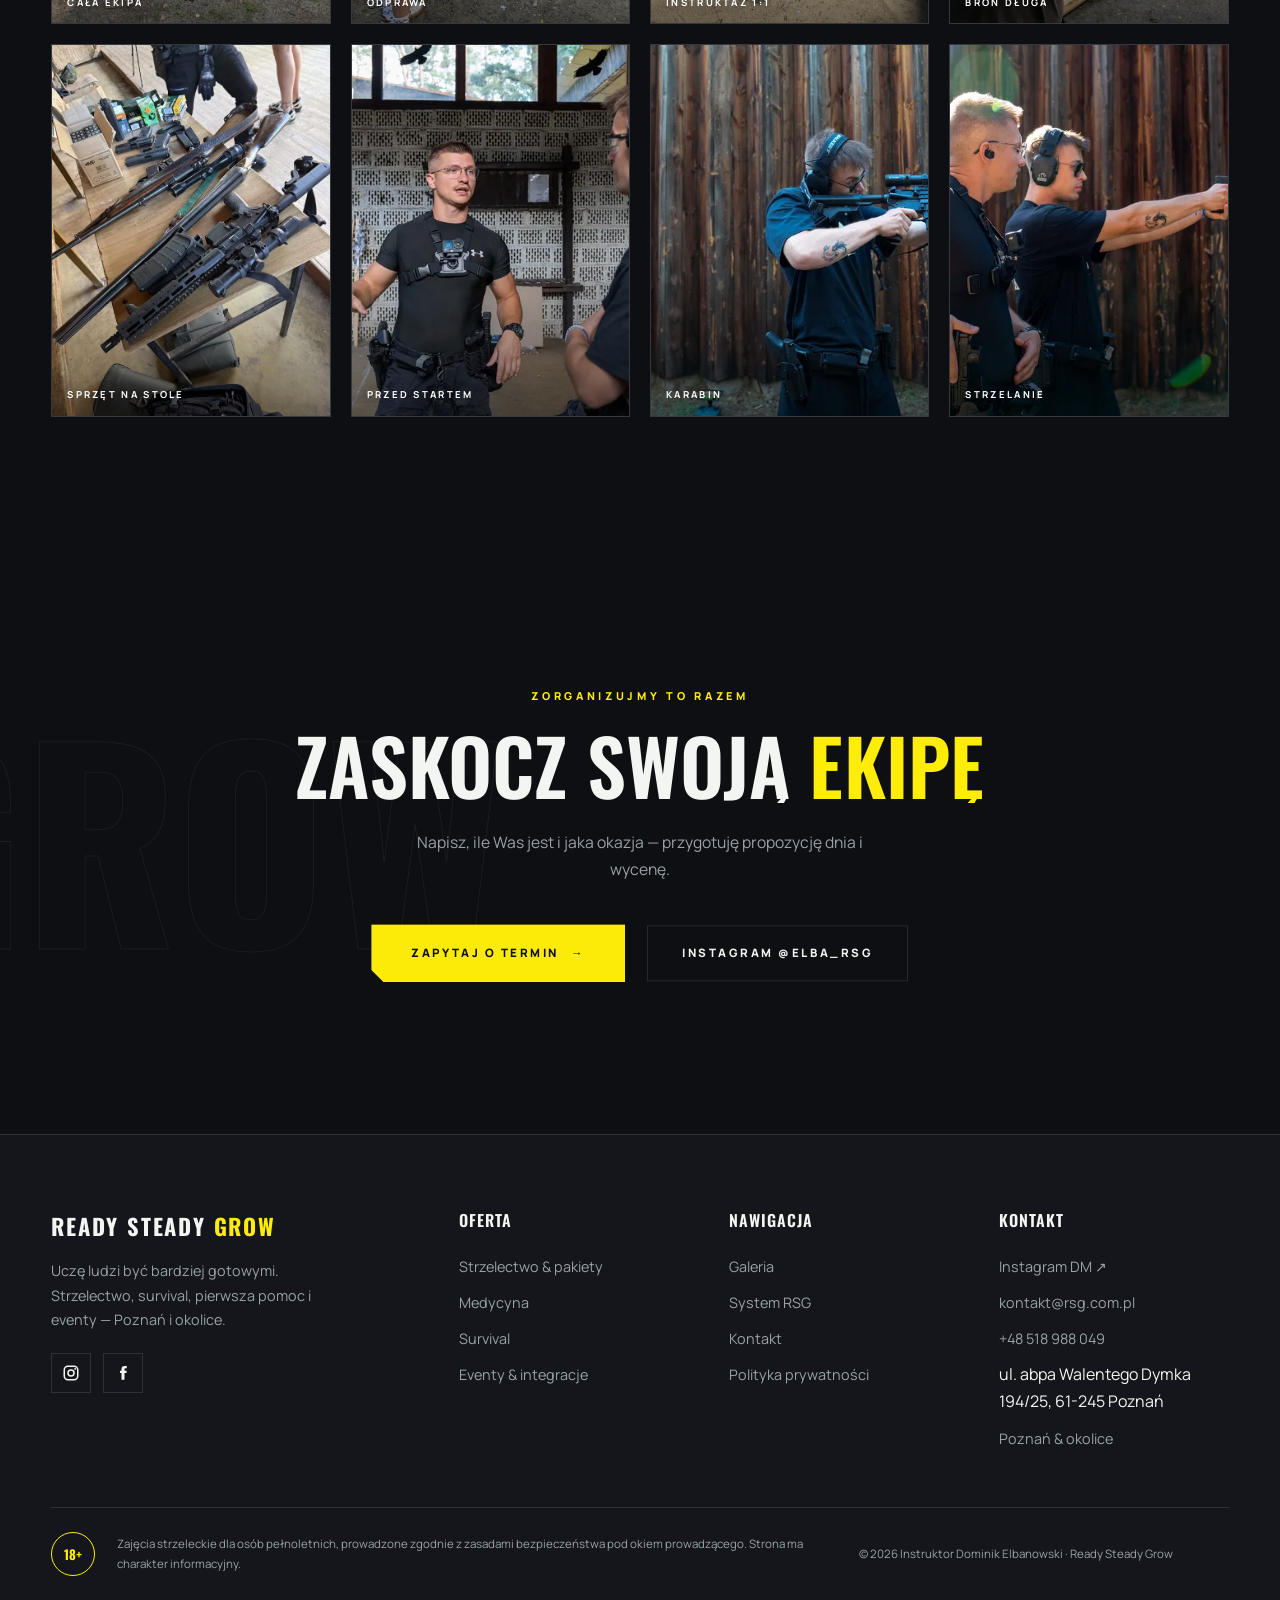
==== commit d605cc00: "Eventy: 5 nowych zdjęć z eventu w sekcji „Tak to wygląda” Zdjęcia z iPhone'a (HEIC) przerobione na W" ====
--- a/eventy.html
+++ b/eventy.html
@@ -131,10 +131,15 @@
           <h2 class="display"><span class="rline"><span class="rline-in">Tak to <em>wygląda</em></span></span></h2>
           <span class="sec-idx">( kadry )</span>
         </div>
-        <div class="photo-strip">
-          <div class="shot shot--sq"><img src="media/foto/DSC06897.webp" alt="Odprawa przed wejściem na oś — Ready Steady Grow" width="1920" height="1081" loading="lazy" decoding="async"><span class="shot__tag">Odprawa</span></div>
-          <div class="shot shot--sq"><img src="media/foto/DSC06989.webp" alt="Strzelanie z broni długiej podczas zajęć grupowych" width="1920" height="1081" loading="lazy" decoding="async"><span class="shot__tag">Karabin</span></div>
-          <div class="shot shot--sq"><img src="media/foto/DSC06959.webp" alt="Strzelanie z pistoletu pod okiem prowadzącego" width="1920" height="1081" loading="lazy" decoding="async"><span class="shot__tag">Strzelanie</span></div>
+        <div class="photo-strip photo-strip--4">
+          <div class="shot"><img src="media/thumb/IMG_8647.webp" alt="Grupa uczestników z instruktorem po evencie strzeleckim Ready Steady Grow" width="675" height="900" loading="lazy" decoding="async"><span class="shot__tag">Cała ekipa</span></div>
+          <div class="shot"><img src="media/thumb/IMG_8531.webp" alt="Instruktor omawia zasady bezpieczeństwa przed wejściem grupy na oś" width="675" height="900" loading="lazy" decoding="async"><span class="shot__tag">Odprawa</span></div>
+          <div class="shot"><img src="media/thumb/IMG_8573.webp" alt="Instruktaż 1:1 — uczestnik strzela z pistoletu pod okiem instruktora" width="675" height="900" loading="lazy" decoding="async"><span class="shot__tag">Instruktaż 1:1</span></div>
+          <div class="shot"><img src="media/thumb/IMG_8641.webp" alt="Uczestnik eventu składa się do strzału z karabinu z lunetą" width="675" height="900" loading="lazy" decoding="async"><span class="shot__tag">Broń długa</span></div>
+          <div class="shot"><img src="media/thumb/IMG_8508.webp" alt="Broń i amunicja przygotowane na stanowisku przed eventem" width="675" height="900" loading="lazy" decoding="async"><span class="shot__tag">Sprzęt na stole</span></div>
+          <div class="shot"><img src="media/thumb/DSC06897.webp" alt="Odprawa przed wejściem na oś — Ready Steady Grow" width="900" height="507" loading="lazy" decoding="async"><span class="shot__tag">Przed startem</span></div>
+          <div class="shot"><img src="media/thumb/DSC06989.webp" alt="Strzelanie z broni długiej podczas zajęć grupowych" width="900" height="507" loading="lazy" decoding="async"><span class="shot__tag">Karabin</span></div>
+          <div class="shot"><img src="media/thumb/DSC06959.webp" alt="Strzelanie z pistoletu pod okiem prowadzącego" width="900" height="507" loading="lazy" decoding="async"><span class="shot__tag">Strzelanie</span></div>
         </div>
       </div>
     </section>
--- a/css/style.css
+++ b/css/style.css
@@ -778,3 +778,8 @@
 /* --- wideo jako tlo hero --- */
 .hero-cine__bg video { width: 100%; height: 100%; object-fit: cover; object-position: 50% 45%; display: block; transform: scale(1.12); will-change: transform; filter: saturate(.92) contrast(1.06) brightness(.86); }
 @media (prefers-reduced-motion: reduce) { .hero-cine__bg video { display: none; } }
+
+/* Eventy: pasek zdjęć w 4 kolumnach, kadry pionowe */
+.photo-strip--4 { grid-template-columns: repeat(4, 1fr); }
+.photo-strip--4 .shot { aspect-ratio: 3 / 4; }
+@media (max-width: 900px) { .photo-strip--4 { grid-template-columns: repeat(2, 1fr); } }
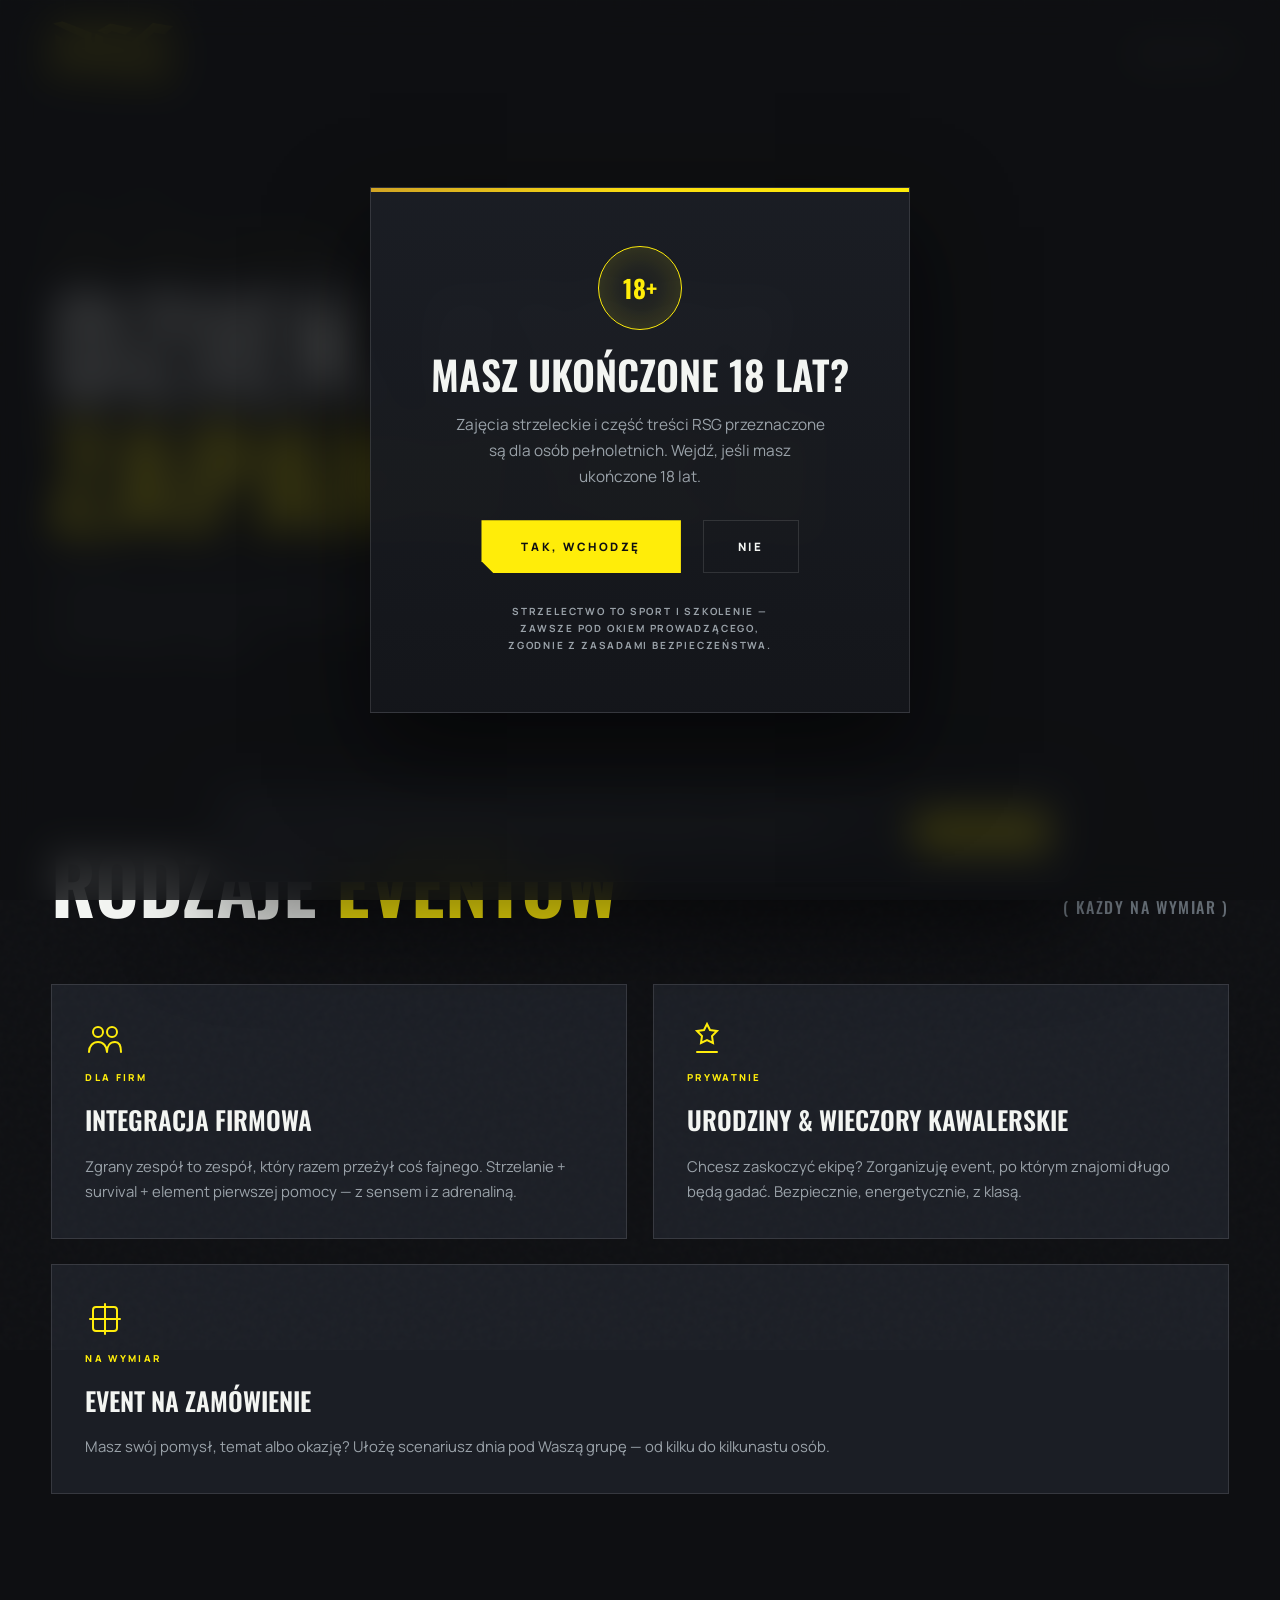
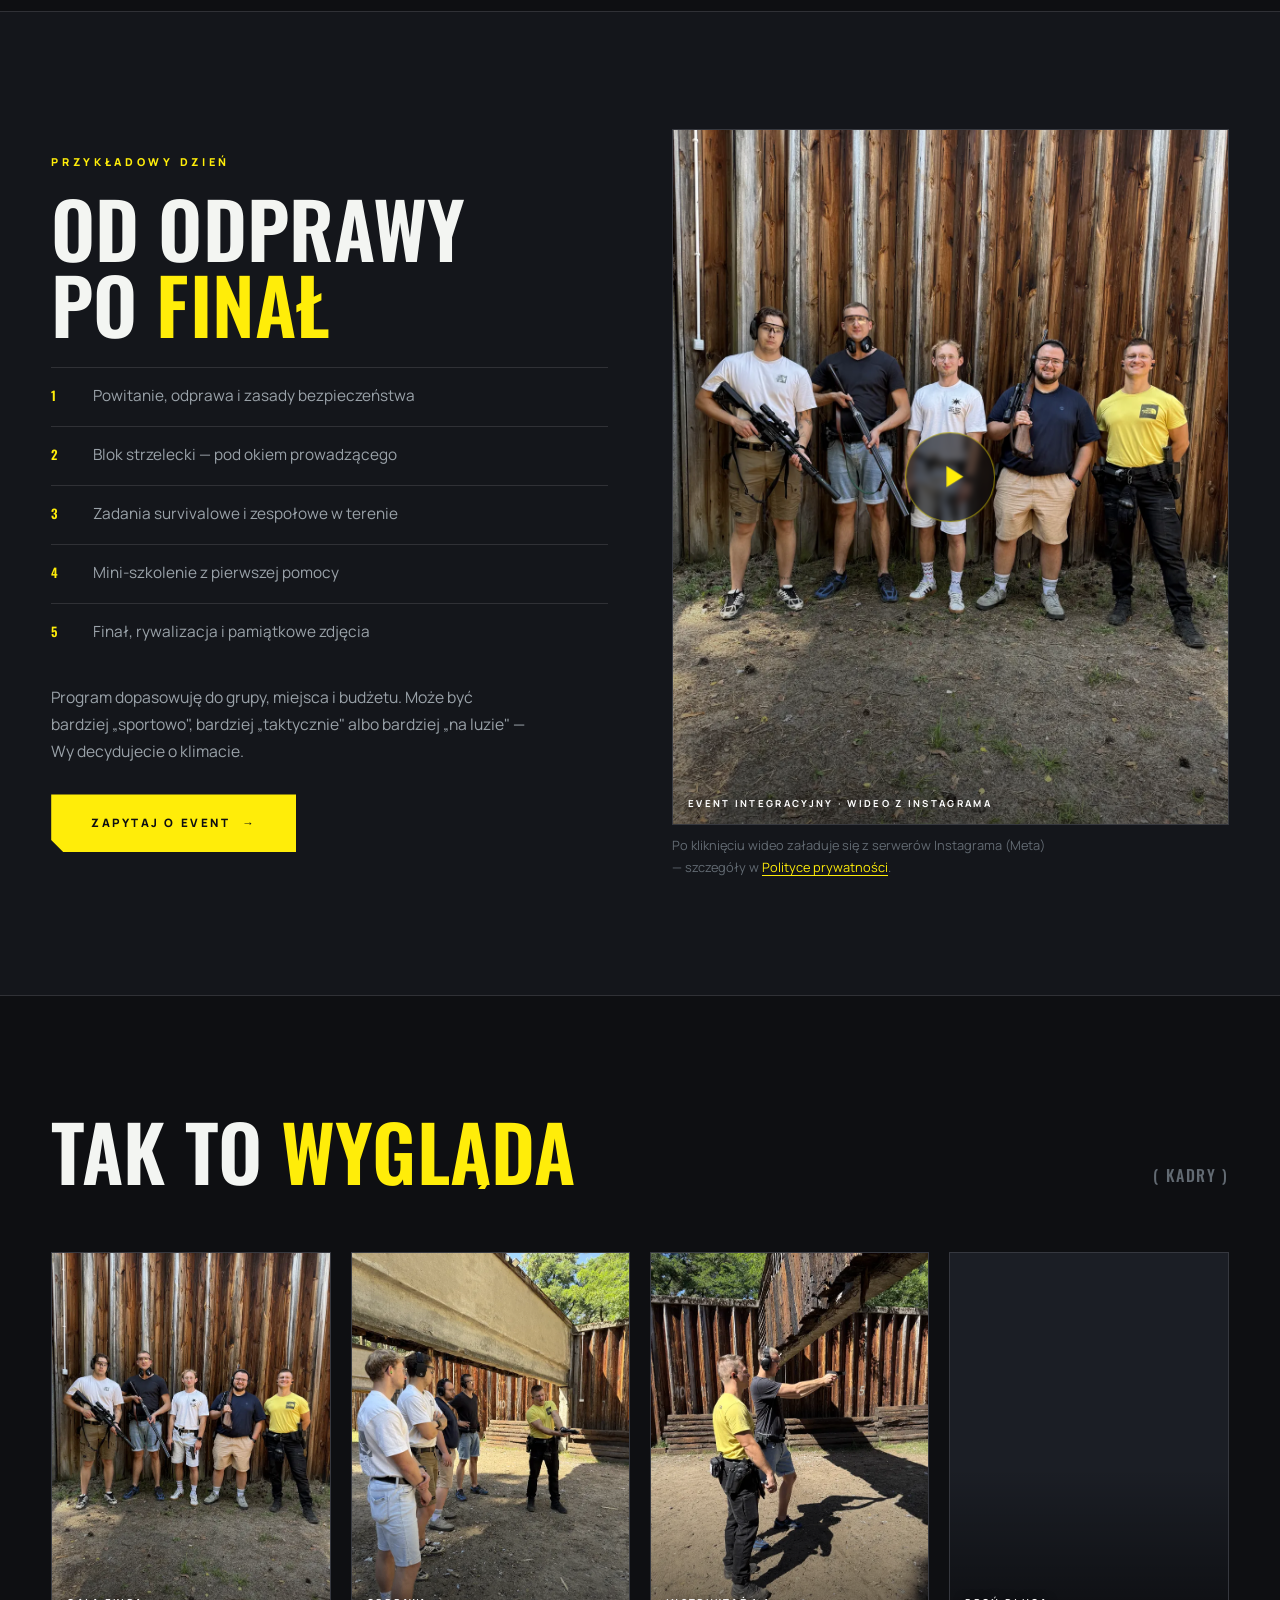
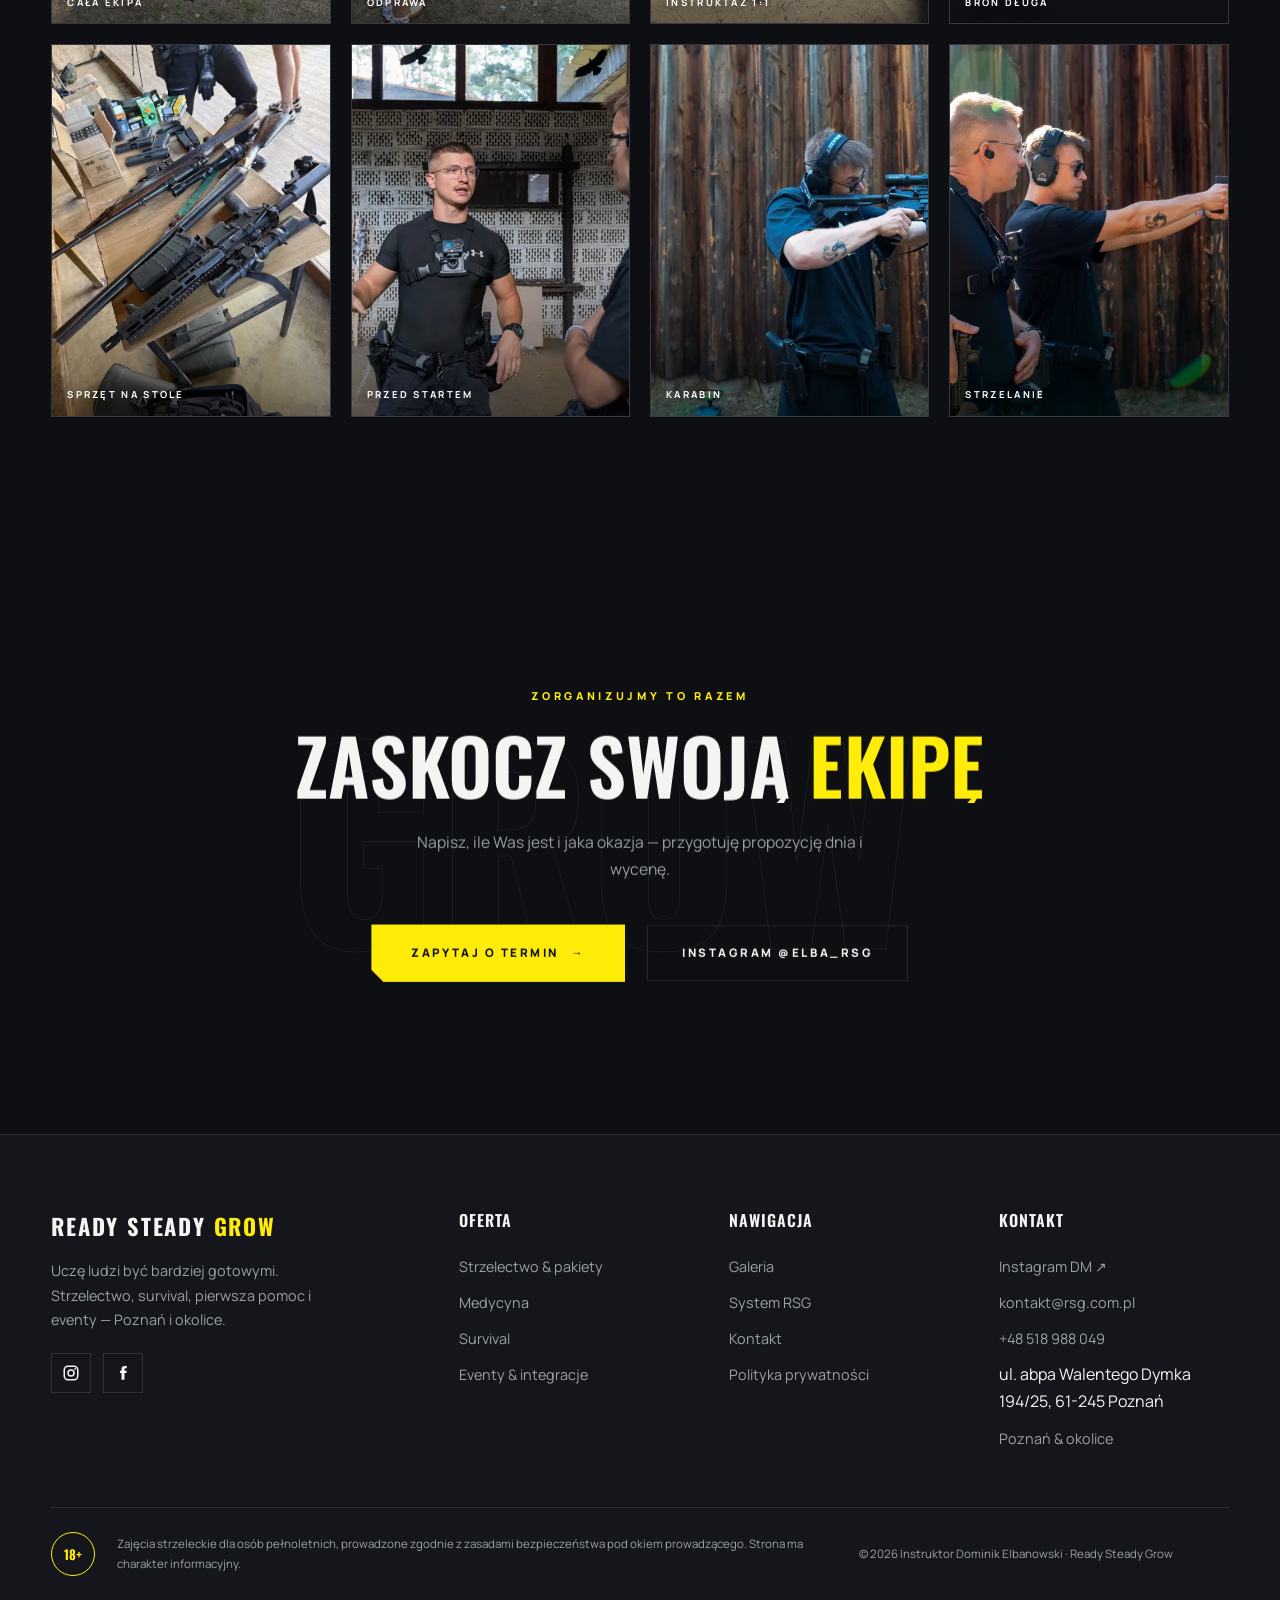
==== commit 3e38bc23: "Eventy: okładka wideo z Instagrama = zdjęcie „Cała ekipa” Co-Authored-By: Claude Sonnet 5.5 <noreply" ====
--- a/eventy.html
+++ b/eventy.html
@@ -115,7 +115,7 @@
         <div>
           <div class="shot shot--tall yt-lite" data-ig="DcJKDdKuKBv" role="button" tabindex="0"
                aria-label="Odtwórz wideo z Instagrama: event integracyjny">
-            <img src="media/foto/DSC06979.webp" alt="Grupa na strzelnicy — omówienie wyników na tarczy" width="1920" height="1081" loading="lazy" decoding="async">
+            <img src="media/foto/IMG_8647.webp" alt="Cała ekipa z instruktorem po evencie strzeleckim Ready Steady Grow" width="1200" height="1600" loading="lazy" decoding="async">
             <span class="yt-lite__play" aria-hidden="true"><svg viewBox="0 0 24 24" fill="currentColor"><path d="M8 5v14l11-7z"/></svg></span>
             <span class="shot__tag">Event integracyjny · wideo z Instagrama</span>
           </div>
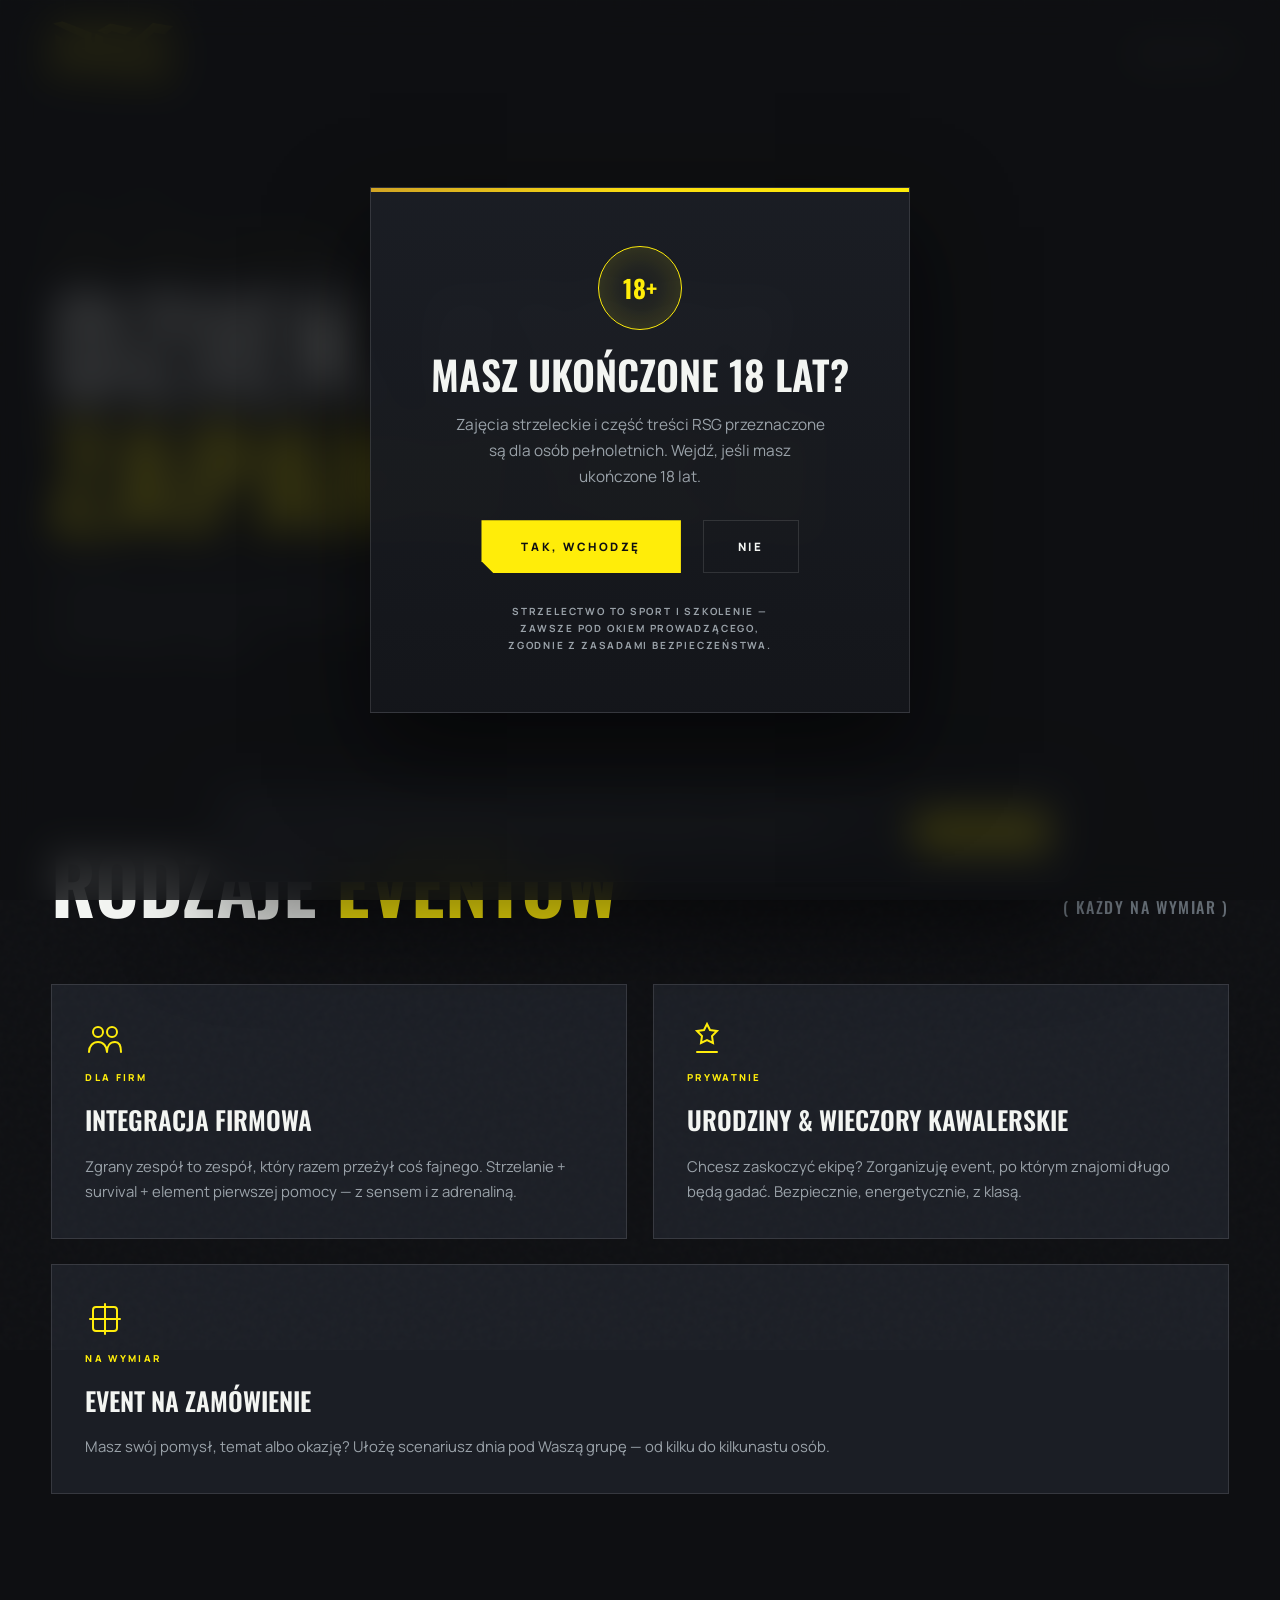
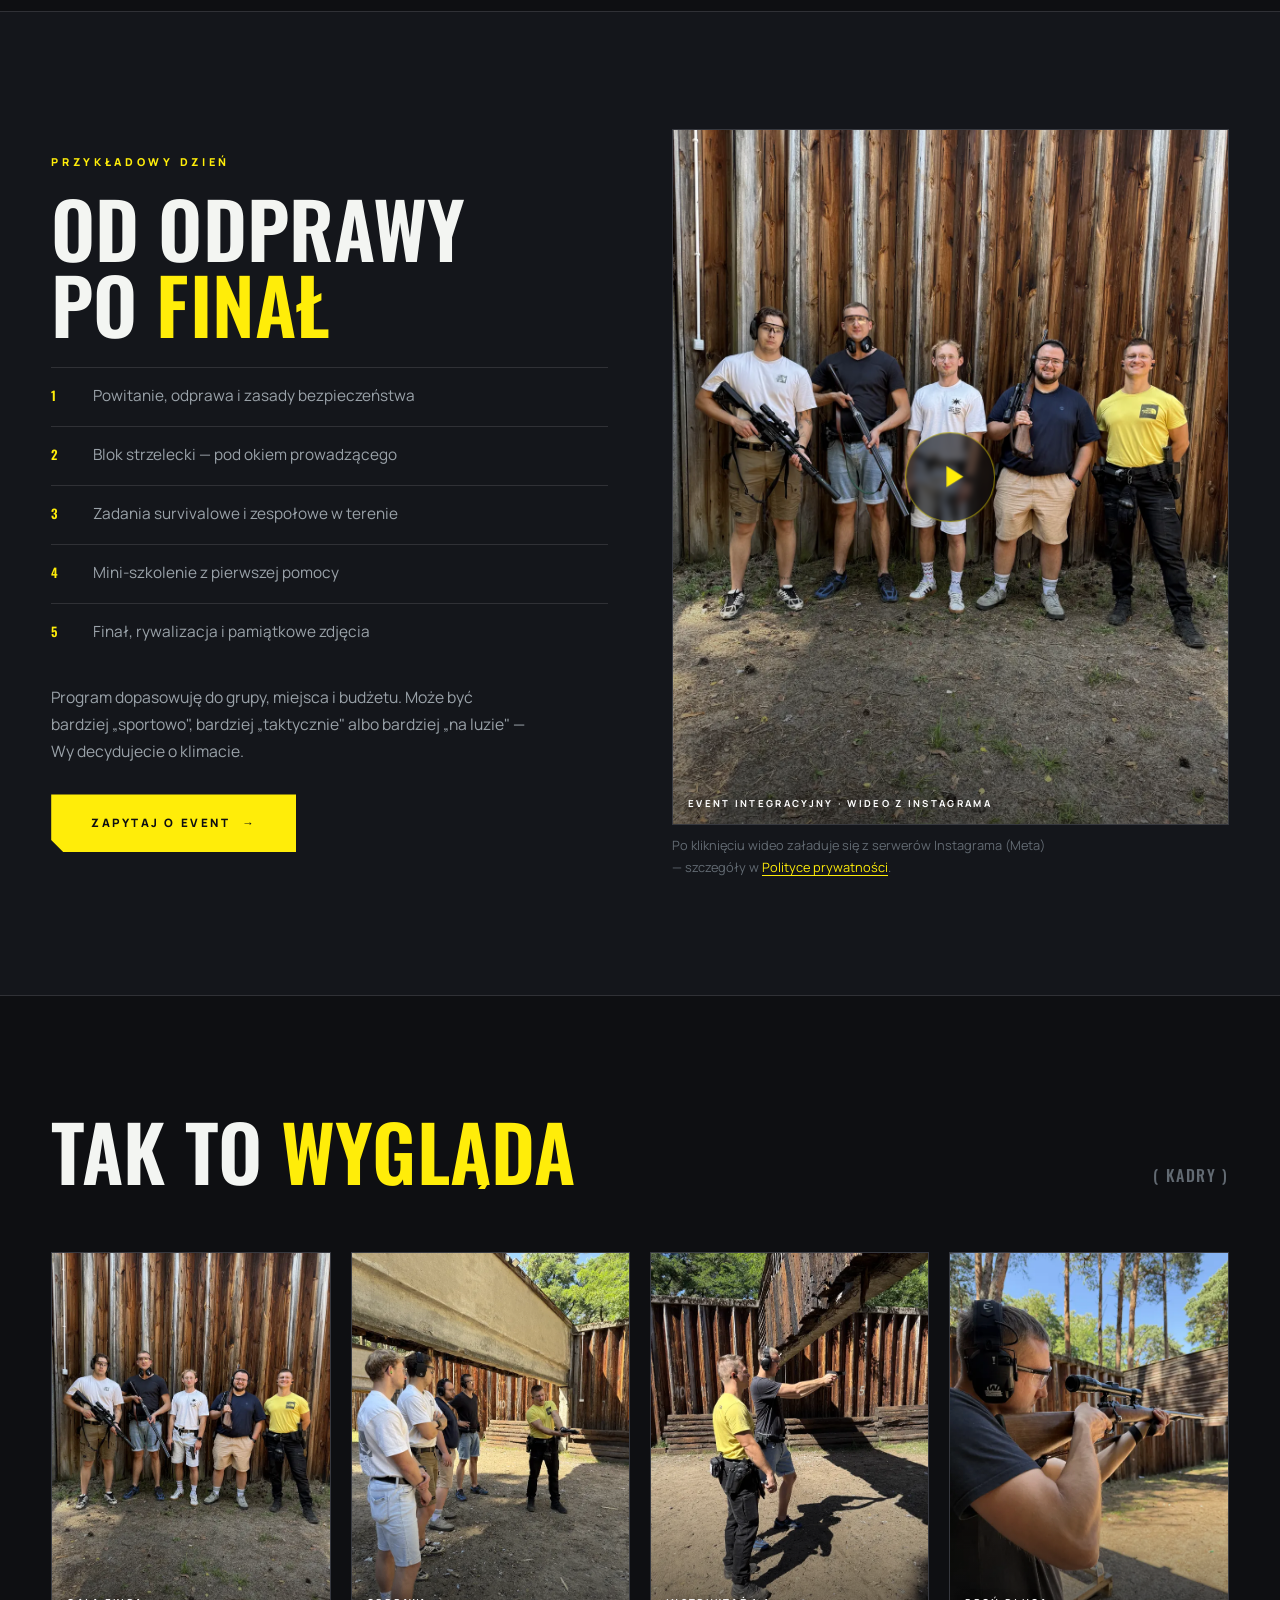
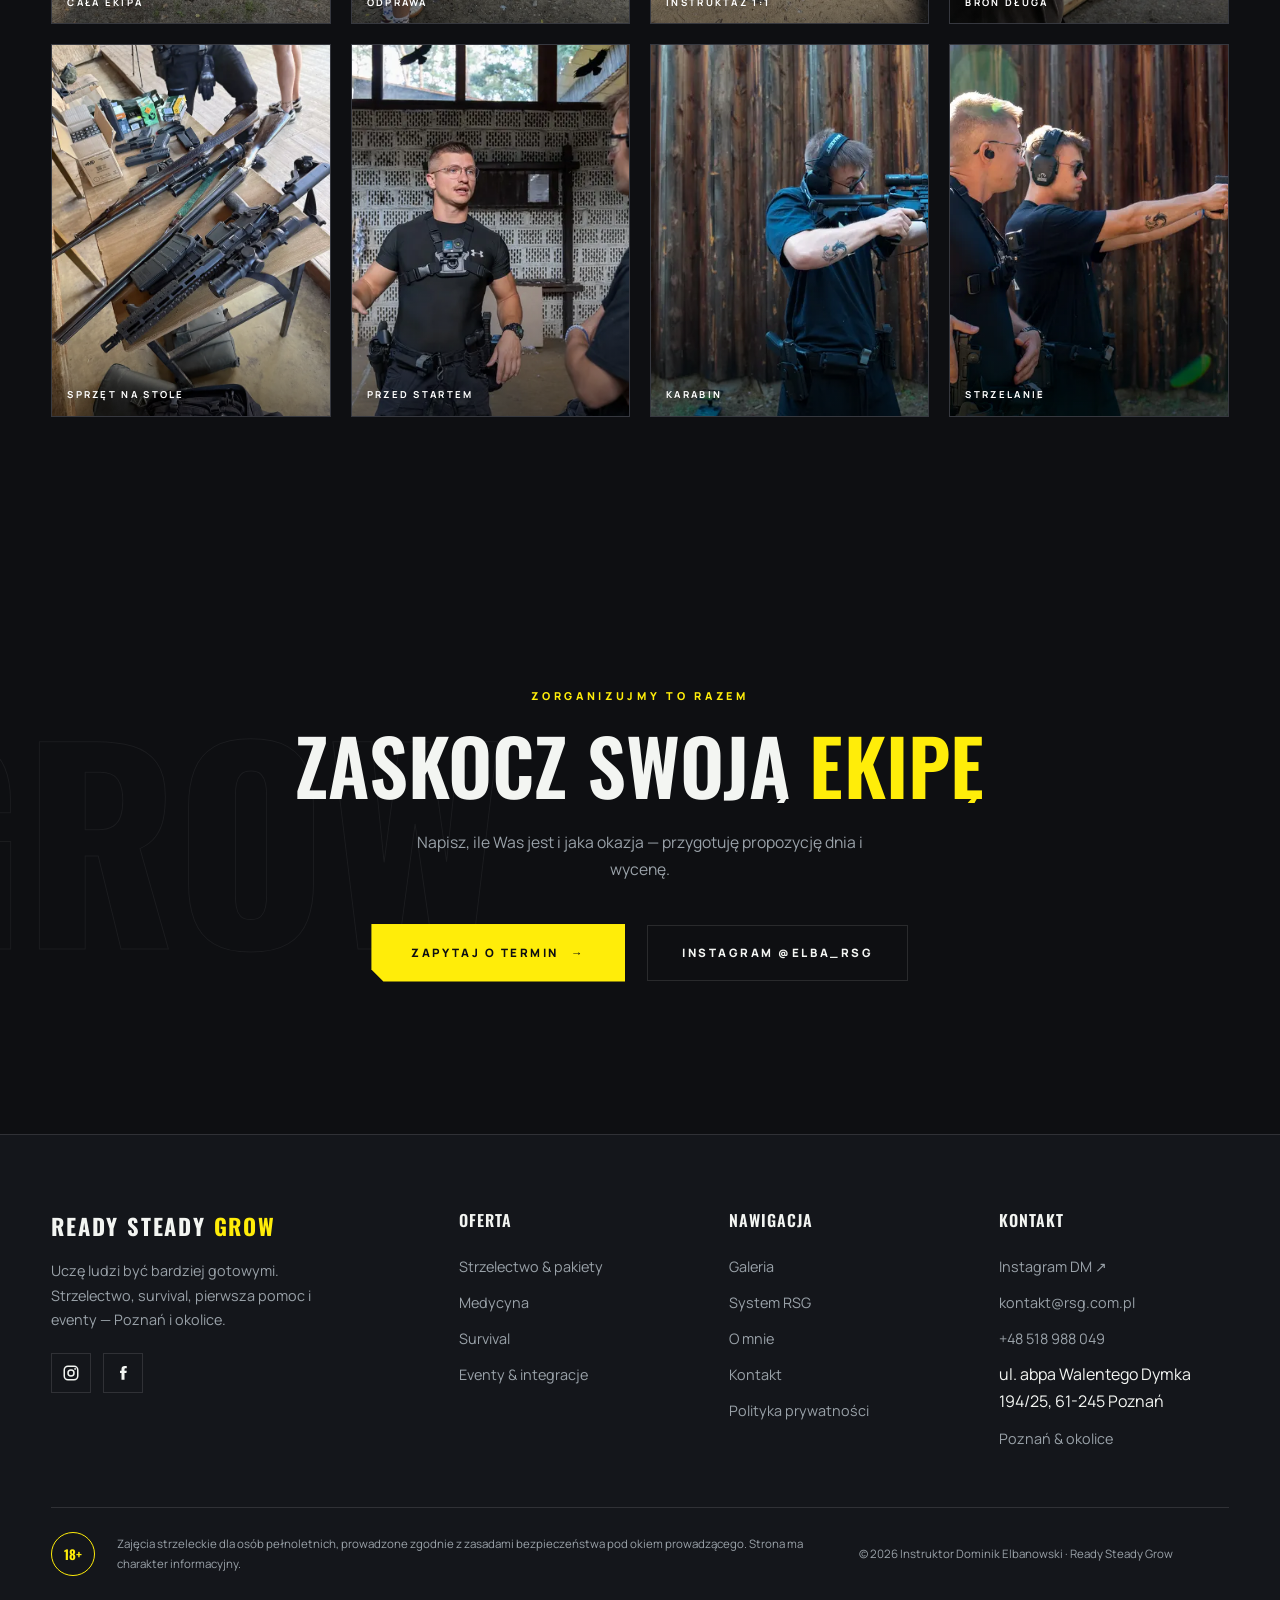
==== commit 471c78d1: "Nowa podstrona „O mnie” + pozycja w menu i stopce Co-Authored-By: Claude Sonnet 5.5 <noreply@anthrop" ====
--- a/eventy.html
+++ b/eventy.html
@@ -50,7 +50,8 @@
       <li><a href="system-rsg.html"><span class="idx">05</span> System RSG</a></li>
       <li><a href="eventy.html" class="active"><span class="idx">06</span> Eventy</a></li>
       <li><a href="galeria.html"><span class="idx">07</span> Galeria</a></li>
-      <li><a href="kontakt.html"><span class="idx">08</span> Kontakt</a></li>
+      <li><a href="o-mnie.html"><span class="idx">08</span> O mnie</a></li>
+      <li><a href="kontakt.html"><span class="idx">09</span> Kontakt</a></li>
     </ul>
     <div class="menu__foot"><span>Ready · Steady · Grow</span><span>Poznań PL</span></div>
   </nav>
@@ -171,7 +172,7 @@
           </div>
         </div>
         <div><h5>Oferta</h5><ul><li><a href="oferta.html">Strzelectwo &amp; pakiety</a></li><li><a href="medycyna.html">Medycyna</a></li><li><a href="survival.html">Survival</a></li><li><a href="eventy.html">Eventy &amp; integracje</a></li></ul></div>
-        <div><h5>Nawigacja</h5><ul><li><a href="galeria.html">Galeria</a></li><li><a href="system-rsg.html">System RSG</a></li><li><a href="kontakt.html">Kontakt</a></li><li><a href="polityka-prywatnosci.html">Polityka prywatności</a></li></ul></div>
+        <div><h5>Nawigacja</h5><ul><li><a href="galeria.html">Galeria</a></li><li><a href="system-rsg.html">System RSG</a></li><li><a href="o-mnie.html">O mnie</a></li><li><a href="kontakt.html">Kontakt</a></li><li><a href="polityka-prywatnosci.html">Polityka prywatności</a></li></ul></div>
         <div><h5>Kontakt</h5><ul><li><a href="https://www.instagram.com/elba_rsg/" target="_blank" rel="noopener">Instagram DM ↗</a></li><li><a href="mailto:kontakt@rsg.com.pl">kontakt@rsg.com.pl</a></li><li><a href="tel:+48518988049">+48 518 988 049</a></li><li>ul. abpa Walentego Dymka 194/25, 61-245 Poznań</li><li><a href="kontakt.html">Poznań &amp; okolice</a></li></ul></div>
       </div>
       <div class="site-foot__legal">
--- a/css/style.css
+++ b/css/style.css
@@ -776,10 +776,27 @@
 .reel__opis { max-width: 60ch; margin: 18px auto 0; text-align: center; color: var(--ink-dim); font-size: .93rem; line-height: 1.6; }
 
 /* --- wideo jako tlo hero --- */
-.hero-cine__bg video { width: 100%; height: 100%; object-fit: cover; object-position: 50% 45%; display: block; transform: scale(1.12); will-change: transform; filter: saturate(.92) contrast(1.06) brightness(.86); }
+.hero-cine__bg video { width: 100%; height: 100%; object-fit: cover; object-position: 50% 45%; display: block; transform: scale(1.12); will-change: transform; backface-visibility: hidden; }
 @media (prefers-reduced-motion: reduce) { .hero-cine__bg video { display: none; } }
 
 /* Eventy: pasek zdjęć w 4 kolumnach, kadry pionowe */
 .photo-strip--4 { grid-template-columns: repeat(4, 1fr); }
 .photo-strip--4 .shot { aspect-ratio: 3 / 4; }
 @media (max-width: 900px) { .photo-strip--4 { grid-template-columns: repeat(2, 1fr); } }
+
+/* Hero: przycisk dźwięku */
+.hero-sound { position: absolute; right: clamp(16px, 4vw, 56px); bottom: clamp(20px, 5vh, 56px); z-index: 6; display: inline-flex; align-items: center; gap: 10px; padding: 11px 16px; background: rgba(14,15,18,.55); color: var(--ink); border: 1px solid rgba(255,237,9,.55); font: inherit; font-size: .72rem; letter-spacing: .18em; text-transform: uppercase; cursor: pointer; -webkit-backdrop-filter: blur(6px); backdrop-filter: blur(6px); transition: background .25s, border-color .25s, color .25s; }
+.hero-sound[hidden] { display: none; }
+.hero-sound:hover, .hero-sound:focus-visible { background: rgba(255,237,9,.14); border-color: var(--accent); color: var(--accent); outline: none; }
+.hero-sound svg { width: 20px; height: 20px; flex: none; }
+.hero-sound .hero-sound__on { display: none; }
+.hero-sound[aria-pressed="true"] .hero-sound__on { display: block; }
+.hero-sound[aria-pressed="true"] .hero-sound__off { display: none; }
+@media (max-width: 600px) { .hero-sound__txt { display: none; } .hero-sound { padding: 11px; } }
+
+/* Oferta: cztery pakiety w rzędzie, cena z przekreśleniem (Randka) */
+@media (min-width: 1280px) { .pkgs__grid { grid-template-columns: repeat(4, 1fr); } .pkgs__grid .pkg__price { font-size: clamp(1.9rem, 2.6vw, 2.5rem); } }
+@media (min-width: 1001px) and (max-width: 1279px) { .pkgs__grid { grid-template-columns: repeat(2, 1fr); } }
+.pkg__price--deal { display: flex; flex-direction: column; align-items: flex-start; gap: 6px; }
+.pkg__price--deal s { font-size: .5em; font-weight: 600; color: var(--ink-dim); text-decoration-line: line-through; text-decoration-thickness: 2px; text-decoration-color: var(--accent); }
+.pkg__price--deal s::after { content: " zł"; font-family: var(--font-sans); font-size: .55em; letter-spacing: .04em; }
